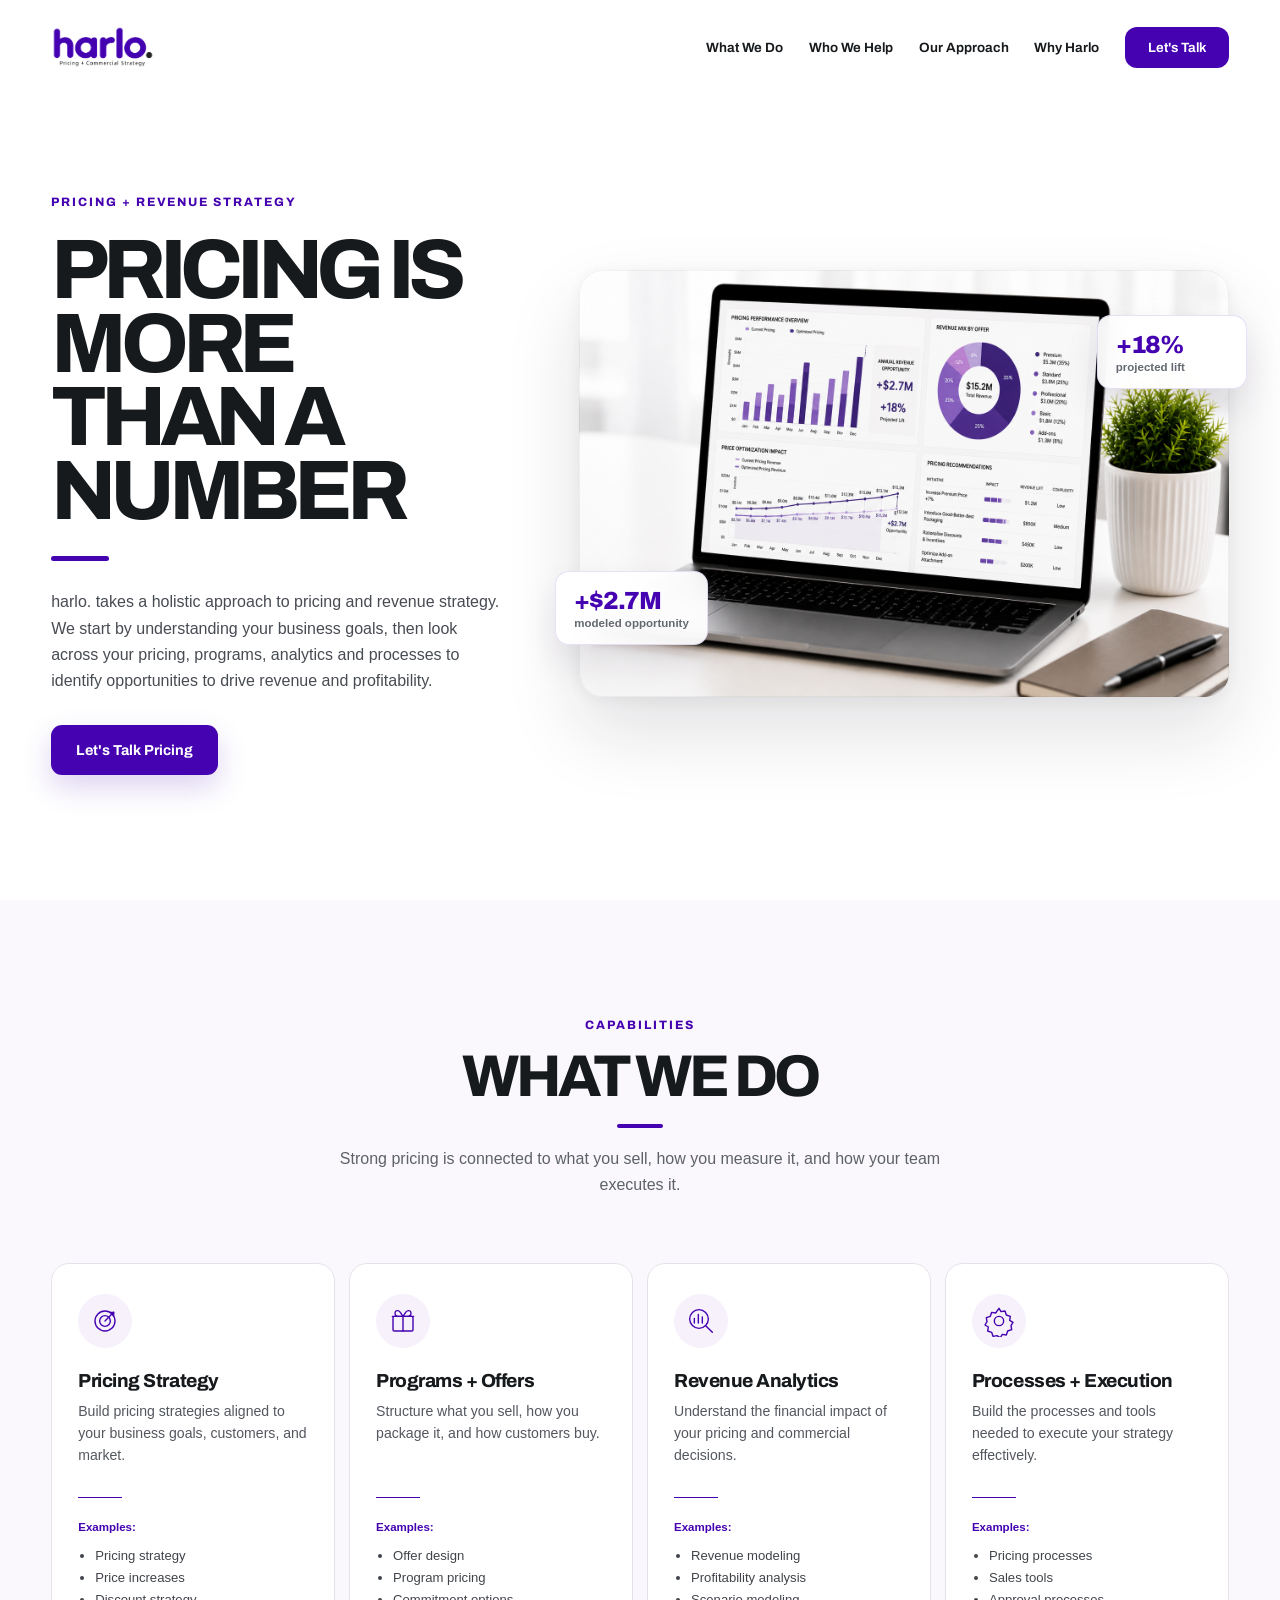
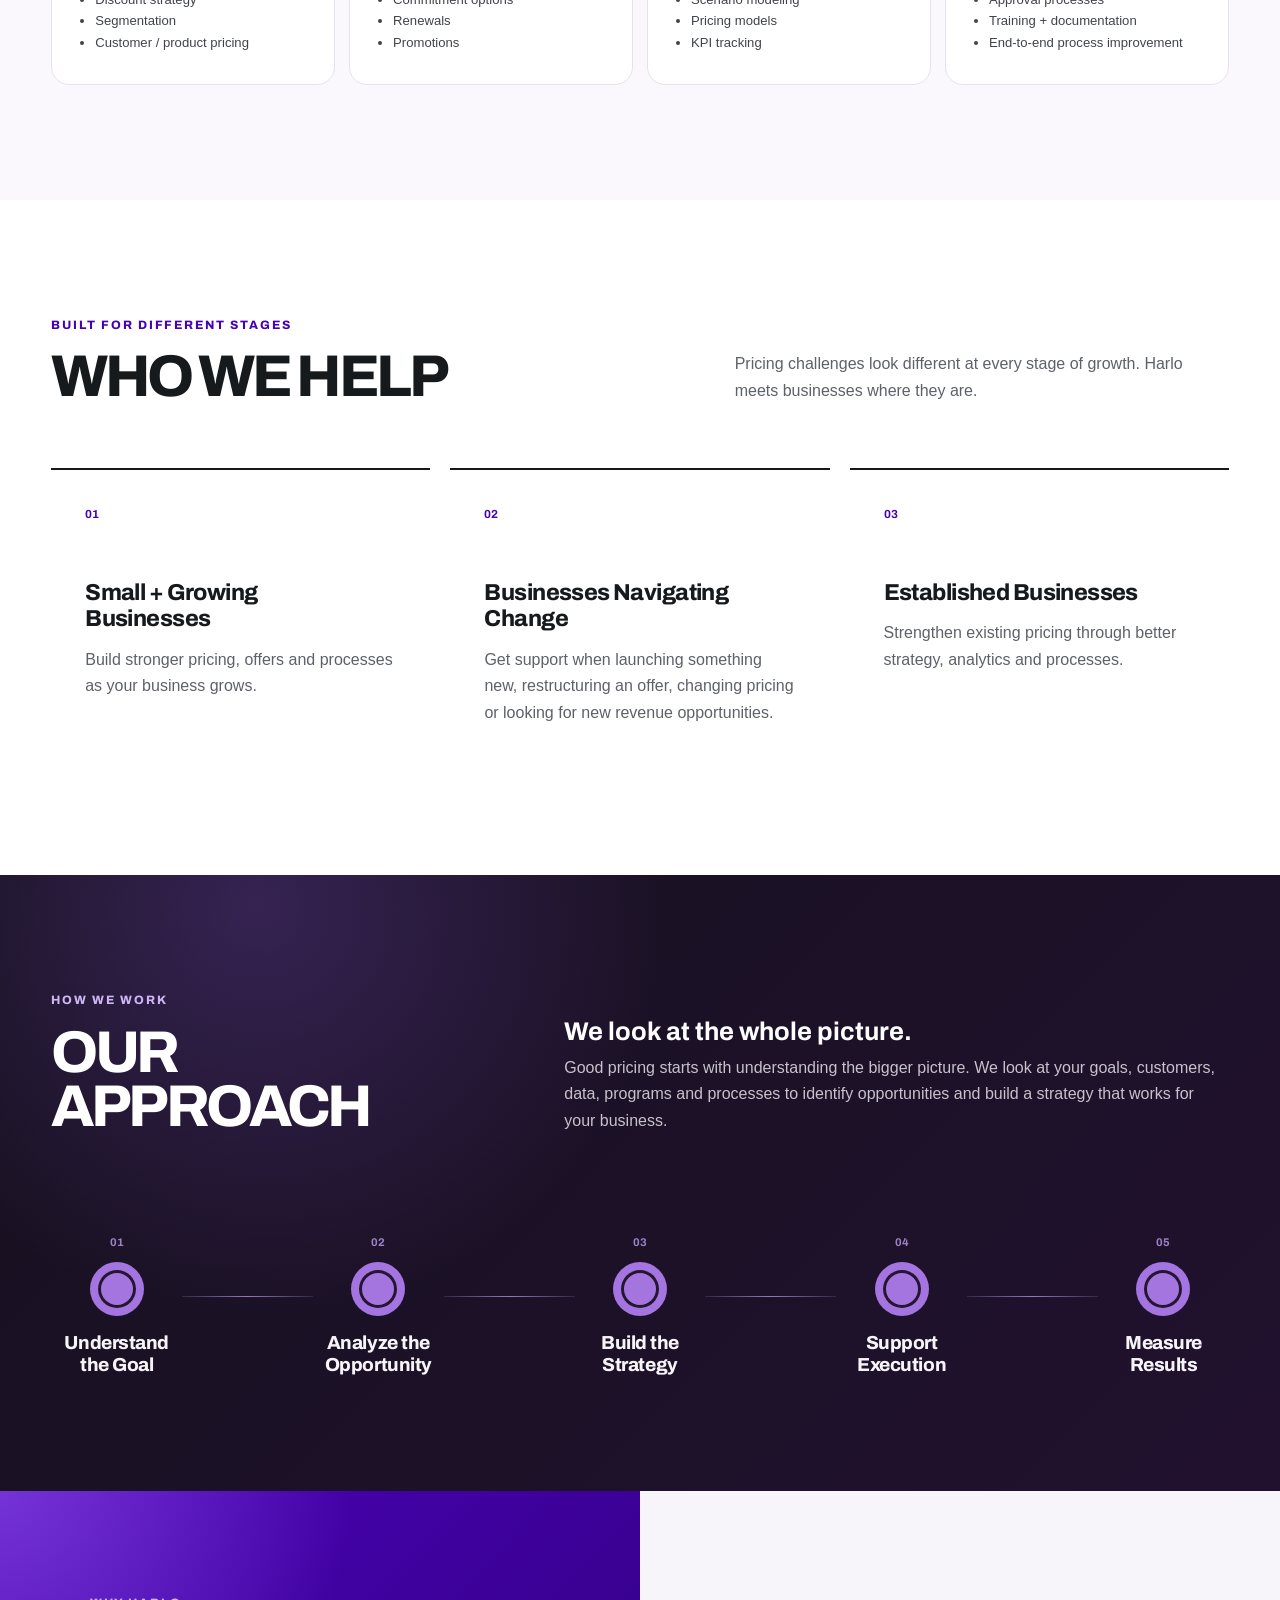
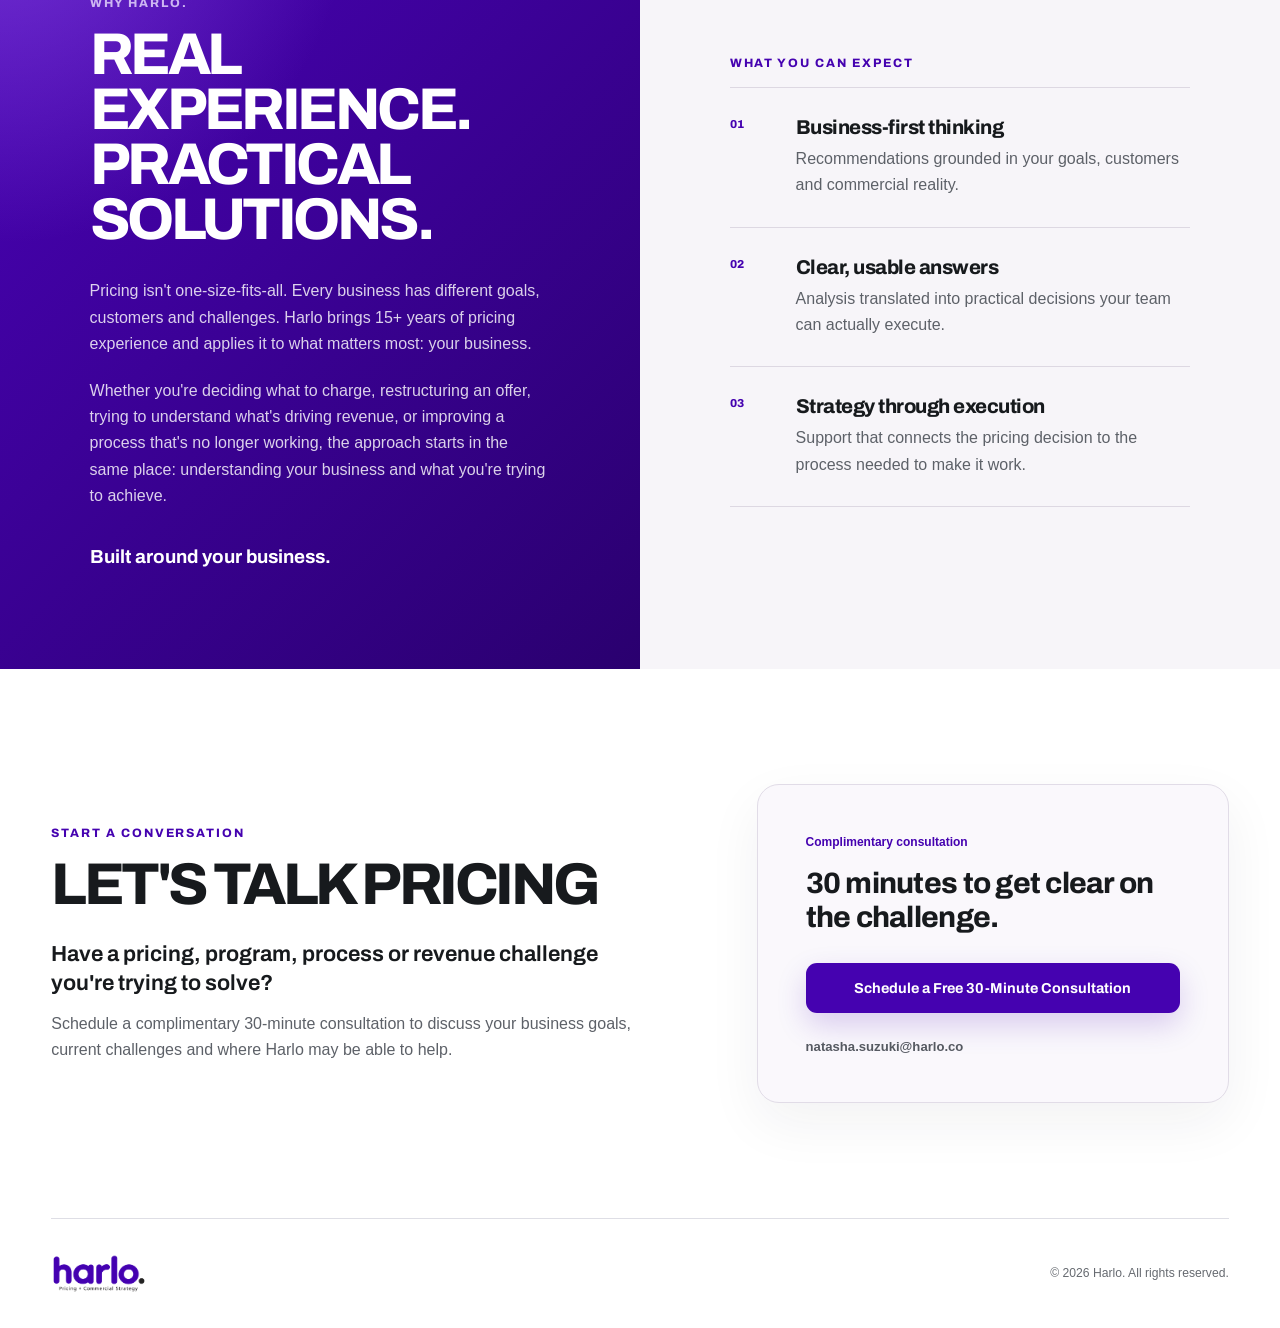
==== index.html @ c7f5547f "New site" ====
<!DOCTYPE html>
<html lang="en">
<head>
  <meta charset="UTF-8">
  <meta name="viewport" content="width=device-width, initial-scale=1.0">

  <title>harlo. | Pricing + Revenue Strategy</title>
  <meta
    name="description"
    content="Harlo helps businesses build smarter pricing, offers, revenue analytics, and commercial processes that drive profitable growth."
  >

  <link rel="preconnect" href="https://fonts.googleapis.com">
  <link rel="preconnect" href="https://fonts.gstatic.com" crossorigin>
  <link
    href="https://fonts.googleapis.com/css2?family=Archivo:ital,wght@0,400;0,500;0,600;0,700;0,800;0,900;1,600;1,700;1,800&family=Bpmf+Huninn&display=swap"
    rel="stylesheet"
  >

  <link rel="stylesheet" href="assets/style.css">
</head>

<body>

  <header class="site-header">
    <a class="brand" href="#top" aria-label="Harlo home">
      <img
        class="brand-logo"
        src="assets/images/harlo-logo.png"
        alt="harlo. pricing + revenue strategy"
      >
    </a>

    <nav class="site-nav" aria-label="Main navigation">
      <a href="#what-we-do">What We Do</a>
      <a href="#who-we-help">Who We Help</a>
      <a href="#our-approach">Our Approach</a>
      <a href="#why-harlo">Why Harlo</a>
      <a class="nav-cta" href="#lets-talk">Let's Talk</a>
    </nav>
  </header>

  <main id="top">

    <!-- HERO -->
    <section class="hero section-shell">
      <div class="hero-copy">
        <p class="eyebrow">Pricing + Revenue Strategy</p>

        <h1>
          PRICING IS MORE
          <span>THAN A NUMBER</span>
        </h1>

        <div class="title-accent" aria-hidden="true"></div>

        <p class="hero-lede">
          harlo. takes a holistic approach to pricing and revenue strategy.
          We start by understanding your business goals, then look across your
          pricing, programs, analytics and processes to identify opportunities
          to drive revenue and profitability.
        </p>

        <a class="button button-primary" href="#lets-talk">
          Let's Talk Pricing
        </a>
      </div>

      <div class="hero-visual">
        <div class="hero-image-frame">
          <img
            src="assets/images/harlo-pricing-dashboard.png"
            alt="Laptop displaying a pricing strategy and revenue analytics dashboard"
          >
        </div>

        <div class="hero-proof hero-proof-one">
          <strong>+$2.7M</strong>
          <span>modeled opportunity</span>
        </div>

        <div class="hero-proof hero-proof-two">
          <strong>+18%</strong>
          <span>projected lift</span>
        </div>
      </div>
    </section>


    <!-- WHAT WE DO -->
    <section class="section section-soft" id="what-we-do">
      <div class="section-shell">
        <div class="section-heading section-heading-centered">
          <p class="eyebrow">Capabilities</p>
          <h2>WHAT WE DO</h2>
          <div class="section-rule" aria-hidden="true"></div>
          <p>
            Strong pricing is connected to what you sell, how you measure it,
            and how your team executes it.
          </p>
        </div>

        <div class="services-grid">

          <article class="service-card">
            <div class="service-icon" aria-hidden="true">
              <svg viewBox="0 0 48 48">
                <circle cx="24" cy="24" r="15"></circle>
                <circle cx="24" cy="24" r="8"></circle>
                <path d="M24 24 37 11"></path>
                <path d="M32 11h5v5"></path>
              </svg>
            </div>

            <h3>Pricing Strategy</h3>

            <p>
              Build pricing strategies aligned to your business goals,
              customers, and market.
            </p>

            <div class="card-divider"></div>

            <p class="examples-label">Examples:</p>
            <ul>
              <li>Pricing strategy</li>
              <li>Price increases</li>
              <li>Discount strategy</li>
              <li>Segmentation</li>
              <li>Customer / product pricing</li>
            </ul>
          </article>


          <article class="service-card">
            <div class="service-icon" aria-hidden="true">
              <svg viewBox="0 0 48 48">
                <rect x="9" y="17" width="30" height="22" rx="2"></rect>
                <path d="M24 17v22M8 17h32M12 12c0-4 5-5 8-1l4 6H17c-3 0-5-2-5-5ZM36 12c0-4-5-5-8-1l-4 6h7c3 0 5-2 5-5Z"></path>
              </svg>
            </div>

            <h3>Programs + Offers</h3>

            <p>
              Structure what you sell, how you package it, and how customers buy.
            </p>

            <div class="card-divider"></div>

            <p class="examples-label">Examples:</p>
            <ul>
              <li>Offer design</li>
              <li>Program pricing</li>
              <li>Commitment options</li>
              <li>Renewals</li>
              <li>Promotions</li>
            </ul>
          </article>


          <article class="service-card">
            <div class="service-icon" aria-hidden="true">
              <svg viewBox="0 0 48 48">
                <circle cx="21" cy="21" r="14"></circle>
                <path d="m31 31 10 10M14 27V20M20 27V14M26 27v-9"></path>
              </svg>
            </div>

            <h3>Revenue Analytics</h3>

            <p>
              Understand the financial impact of your pricing and commercial decisions.
            </p>

            <div class="card-divider"></div>

            <p class="examples-label">Examples:</p>
            <ul>
              <li>Revenue modeling</li>
              <li>Profitability analysis</li>
              <li>Scenario modeling</li>
              <li>Pricing models</li>
              <li>KPI tracking</li>
            </ul>
          </article>


          <article class="service-card">
            <div class="service-icon" aria-hidden="true">
              <svg viewBox="0 0 48 48">
                <circle cx="24" cy="24" r="7"></circle>
                <path d="m24 5 3 5 6-1 2 6 6 2-1 6 5 3-3 5 1 6-6 2-2 6-6-1-3 5-5-3-6 1-2-6-6-2 1-6-5-3 3-5-1-6 6-2 2-6 6 1Z"></path>
              </svg>
            </div>

            <h3>Processes + Execution</h3>

            <p>
              Build the processes and tools needed to execute your strategy effectively.
            </p>

            <div class="card-divider"></div>

            <p class="examples-label">Examples:</p>
            <ul>
              <li>Pricing processes</li>
              <li>Sales tools</li>
              <li>Approval processes</li>
              <li>Training + documentation</li>
              <li>End-to-end process improvement</li>
            </ul>
          </article>

        </div>
      </div>
    </section>


    <!-- WHO WE HELP -->
    <section class="section" id="who-we-help">
      <div class="section-shell">
        <div class="split-heading">
          <div>
            <p class="eyebrow">Built for different stages</p>
            <h2>WHO WE HELP</h2>
          </div>

          <p>
            Pricing challenges look different at every stage of growth.
            Harlo meets businesses where they are.
          </p>
        </div>

        <div class="audience-grid">

          <article class="audience-card">
            <span class="audience-number">01</span>
            <h3>Small + Growing Businesses</h3>
            <p>
              Build stronger pricing, offers and processes as your business grows.
            </p>
          </article>

          <article class="audience-card">
            <span class="audience-number">02</span>
            <h3>Businesses Navigating Change</h3>
            <p>
              Get support when launching something new, restructuring an offer,
              changing pricing or looking for new revenue opportunities.
            </p>
          </article>

          <article class="audience-card">
            <span class="audience-number">03</span>
            <h3>Established Businesses</h3>
            <p>
              Strengthen existing pricing through better strategy, analytics
              and processes.
            </p>
          </article>

        </div>
      </div>
    </section>


    <!-- OUR APPROACH -->
    <section class="section section-dark" id="our-approach">
      <div class="section-shell">

        <div class="approach-header">
          <div>
            <p class="eyebrow eyebrow-light">How we work</p>
            <h2>OUR APPROACH</h2>
          </div>

          <div class="approach-intro">
            <strong>We look at the whole picture.</strong>
            <p>
              Good pricing starts with understanding the bigger picture.
              We look at your goals, customers, data, programs and processes
              to identify opportunities and build a strategy that works for your business.
            </p>
          </div>
        </div>

        <div class="process-track">

          <div class="process-step">
            <span class="process-index">01</span>
            <div class="process-dot"></div>
            <h3>Understand the Goal</h3>
          </div>

          <div class="process-line"></div>

          <div class="process-step">
            <span class="process-index">02</span>
            <div class="process-dot"></div>
            <h3>Analyze the Opportunity</h3>
          </div>

          <div class="process-line"></div>

          <div class="process-step">
            <span class="process-index">03</span>
            <div class="process-dot"></div>
            <h3>Build the Strategy</h3>
          </div>

          <div class="process-line"></div>

          <div class="process-step">
            <span class="process-index">04</span>
            <div class="process-dot"></div>
            <h3>Support Execution</h3>
          </div>

          <div class="process-line"></div>

          <div class="process-step">
            <span class="process-index">05</span>
            <div class="process-dot"></div>
            <h3>Measure Results</h3>
          </div>

        </div>
      </div>
    </section>


    <!-- WHY HARLO -->
    <section class="why-section" id="why-harlo">
      <div class="why-panel why-panel-purple">
        <div class="why-content">
          <p class="eyebrow eyebrow-light">Why harlo.</p>
          <h2>REAL EXPERIENCE.<br>PRACTICAL SOLUTIONS.</h2>

          <p>
            Pricing isn't one-size-fits-all. Every business has different goals,
            customers and challenges. Harlo brings 15+ years of pricing experience
            and applies it to what matters most: your business.
          </p>

          <p>
            Whether you're deciding what to charge, restructuring an offer,
            trying to understand what's driving revenue, or improving a process
            that's no longer working, the approach starts in the same place:
            understanding your business and what you're trying to achieve.
          </p>

          <strong class="why-signoff">
            Built around your business.
          </strong>
        </div>
      </div>

      <div class="why-panel why-panel-light">
        <div class="why-content">
          <p class="eyebrow">What you can expect</p>

          <div class="value-list">
            <div class="value-item">
              <span>01</span>
              <div>
                <h3>Business-first thinking</h3>
                <p>Recommendations grounded in your goals, customers and commercial reality.</p>
              </div>
            </div>

            <div class="value-item">
              <span>02</span>
              <div>
                <h3>Clear, usable answers</h3>
                <p>Analysis translated into practical decisions your team can actually execute.</p>
              </div>
            </div>

            <div class="value-item">
              <span>03</span>
              <div>
                <h3>Strategy through execution</h3>
                <p>Support that connects the pricing decision to the process needed to make it work.</p>
              </div>
            </div>
          </div>
        </div>
      </div>
    </section>


    <!-- CONTACT -->
    <section class="section contact-section" id="lets-talk">
      <div class="section-shell contact-shell">

        <div class="contact-copy">
          <p class="eyebrow">Start a conversation</p>
          <h2>LET'S TALK PRICING</h2>

          <p class="contact-lede">
            Have a pricing, program, process or revenue challenge you're trying to solve?
          </p>

          <p>
            Schedule a complimentary 30-minute consultation to discuss your business
            goals, current challenges and where Harlo may be able to help.
          </p>
        </div>

        <div class="contact-card">
          <p class="contact-card-kicker">Complimentary consultation</p>
          <h3>30 minutes to get clear on the challenge.</h3>

          <a
            class="button button-primary button-wide"
            href="mailto:natasha.suzuki@harlo.co?subject=Harlo%20Pricing%20Consultation"
          >
            Schedule a Free 30-Minute Consultation
          </a>

          <div class="contact-details">
            <a href="mailto:natasha.suzuki@harlo.co">
              natasha.suzuki@harlo.co
            </a>
          </div>
        </div>

      </div>
    </section>

  </main>

  <footer class="site-footer">
    <div class="footer-brand">
      <img
        class="footer-logo"
        src="assets/images/harlo-logo.png"
        alt="harlo. pricing + revenue strategy"
      >
    </div>

    <p>© 2026 Harlo. All rights reserved.</p>
  </footer>

</body>
</html>
---- assets/style.css ----
/* =========================================================
   HARLO — ONE PAGE SITE
   Fonts: Archivo + Bpmf Huninn
========================================================= */

:root {
  --purple: #4502b0;
  --purple-deep: #2d006f;
  --purple-soft: #f6f1fb;
  --ink: #171a1d;
  --muted: #5d6168;
  --line: #dedee5;
  --white: #ffffff;

  --page: min(1440px, calc(100% - 8vw));
  --radius-sm: 14px;
  --radius-lg: 28px;
}


/* =========================================================
   RESET
========================================================= */

*,
*::before,
*::after {
  box-sizing: border-box;
}

html {
  scroll-behavior: smooth;
}

body {
  margin: 0;

  font-family: "Bpmf Huninn", sans-serif;

  color: var(--ink);
  background: var(--white);

  overflow-x: hidden;
}

img,
svg {
  display: block;
  max-width: 100%;
}

a {
  color: inherit;
  text-decoration: none;
}

button,
input,
textarea,
select {
  font: inherit;
}


/* =========================================================
   TYPOGRAPHY
========================================================= */

h1,
h2,
h3,
.brand-word {
  margin: 0;

  font-family: "Archivo", sans-serif;
}

h1 {
  font-size: clamp(3.8rem, 6.6vw, 7.4rem);
  font-weight: 760;

  line-height: 0.87;
  letter-spacing: -0.075em;

  text-transform: uppercase;
}

h1 span {
  display: block;
}

h2 {
  font-size: clamp(2.4rem, 4.6vw, 5rem);
  font-weight: 760;

  line-height: 0.93;
  letter-spacing: -0.06em;

  text-transform: uppercase;
}

h3 {
  font-size: 1.18rem;
  font-weight: 750;

  line-height: 1.15;
  letter-spacing: -0.025em;
}

p {
  margin: 0;

  font-size: 1rem;
  line-height: 1.65;
}

.eyebrow {
  margin-bottom: 14px;

  font-family: "Archivo", sans-serif;
  font-size: 0.76rem;
  font-weight: 760;

  letter-spacing: 0.16em;
  text-transform: uppercase;

  color: var(--purple);
}

.eyebrow-light {
  color: #cdb6f2;
}


/* =========================================================
   LAYOUT
========================================================= */

.section-shell {
  width: var(--page);
  margin: 0 auto;
}

.section {
  padding: clamp(80px, 9vw, 145px) 0;
}

.section-soft {
  background: #faf8fc;
}

.section-dark {
  color: var(--white);
  background:
    radial-gradient(circle at 20% 5%, rgba(137, 85, 222, 0.26), transparent 35%),
    linear-gradient(135deg, #17111f 0%, #21112f 100%);
}

.section-heading {
  max-width: 760px;
}

.section-heading-centered {
  margin: 0 auto clamp(44px, 5vw, 72px);

  text-align: center;
}

.section-heading-centered > p:last-child {
  max-width: 640px;
  margin: 18px auto 0;

  color: var(--muted);
}

.section-rule {
  width: 46px;
  height: 4px;

  margin: 20px auto 0;

  border-radius: 999px;

  background: var(--purple);
}


/* =========================================================
   HEADER
========================================================= */

.site-header {
  position: relative;
  z-index: 20;

  width: var(--page);
  min-height: 94px;

  margin: 0 auto;

  display: flex;
  align-items: center;
  justify-content: space-between;

  gap: 40px;
}

.brand {
  display: inline-flex;
  flex-direction: column;
  align-items: flex-start;

  line-height: 1;
}

/* Supports the actual harlo-logo.png image */
.brand-logo {
  display: block;

  width: clamp(104px, 8vw, 128px);
  height: auto;

  object-fit: contain;
}

.brand-word {
  font-size: clamp(2rem, 2.6vw, 2.75rem);
  font-weight: 850;

  line-height: 0.8;
  letter-spacing: -0.09em;

  color: var(--purple);
}

.brand-subtitle {
  margin-top: 7px;

  font-family: "Archivo", sans-serif;
  font-size: 0.62rem;
  font-weight: 650;

  letter-spacing: -0.02em;
}

.site-nav {
  display: flex;
  align-items: center;

  gap: clamp(18px, 2vw, 34px);
}

.site-nav > a {
  font-family: "Archivo", sans-serif;
  font-size: 0.84rem;
  font-weight: 650;

  white-space: nowrap;
}

.site-nav > a:not(.nav-cta) {
  position: relative;
}

.site-nav > a:not(.nav-cta)::after {
  content: "";

  position: absolute;
  left: 0;
  right: 100%;
  bottom: -7px;

  height: 2px;

  background: var(--purple);

  transition: right 180ms ease;
}

.site-nav > a:not(.nav-cta):hover::after {
  right: 0;
}

.nav-cta {
  padding: 13px 23px;

  border-radius: 12px;

  color: var(--white);
  background: var(--purple);
}


/* =========================================================
   BUTTONS
========================================================= */

.button {
  min-height: 50px;

  display: inline-flex;
  align-items: center;
  justify-content: center;

  padding: 0 25px;

  border-radius: 11px;

  font-family: "Archivo", sans-serif;
  font-size: 0.9rem;
  font-weight: 700;

  transition:
    transform 160ms ease,
    box-shadow 160ms ease,
    background-color 160ms ease;
}

.button:hover {
  transform: translateY(-2px);
}

.button-primary {
  color: var(--white);
  background: var(--purple);

  box-shadow: 0 12px 30px rgba(69, 2, 176, 0.18);
}

.button-primary:hover {
  background: #39018f;

  box-shadow: 0 16px 34px rgba(69, 2, 176, 0.25);
}

.button-wide {
  width: 100%;
}


/* =========================================================
   HERO
========================================================= */

.hero {
  min-height: calc(100vh - 94px);

  display: grid;
  grid-template-columns: minmax(0, 0.82fr) minmax(520px, 1.18fr);
  align-items: center;

  gap: clamp(45px, 6vw, 105px);

  padding: clamp(48px, 7vh, 90px) 0 clamp(90px, 10vh, 140px);
}

.hero-copy {
  position: relative;
  z-index: 2;
}

.hero-copy .eyebrow {
  margin-bottom: 22px;
}

.title-accent {
  width: 58px;
  height: 5px;

  margin: 28px 0;

  border-radius: 999px;

  background: var(--purple);
}

.hero-lede {
  max-width: 590px;
  margin-bottom: 30px;

  font-size: clamp(1rem, 1.2vw, 1.14rem);
  line-height: 1.65;

  color: #474b52;
}

.hero-visual {
  position: relative;

  min-width: 0;
}

.hero-image-frame {
  position: relative;

  overflow: hidden;

  border-radius: 24px;

  background: #f4f4f5;

  box-shadow:
    0 35px 75px rgba(29, 21, 41, 0.13),
    0 3px 15px rgba(29, 21, 41, 0.05);
}

.hero-image-frame::after {
  content: "";

  position: absolute;
  inset: 0;

  border: 1px solid rgba(23, 26, 29, 0.05);
  border-radius: inherit;

  pointer-events: none;
}

.hero-image-frame img {
  width: 100%;
  aspect-ratio: 1.52 / 1;

  object-fit: cover;
}

.hero-proof {
  position: absolute;

  min-width: 150px;

  padding: 15px 18px;

  border: 1px solid rgba(69, 2, 176, 0.12);
  border-radius: 14px;

  background: rgba(255, 255, 255, 0.94);

  box-shadow: 0 18px 35px rgba(32, 23, 45, 0.1);

  backdrop-filter: blur(12px);
}

.hero-proof strong,
.hero-proof span {
  display: block;
}

.hero-proof strong {
  font-family: "Archivo", sans-serif;
  font-size: 1.55rem;
  font-weight: 820;

  letter-spacing: -0.05em;

  color: var(--purple);
}

.hero-proof span {
  margin-top: 3px;

  font-size: 0.72rem;
  font-weight: 600;

  color: #646870;
}

.hero-proof-one {
  left: -24px;
  bottom: 52px;
}

.hero-proof-two {
  right: -18px;
  top: 45px;
}


/* =========================================================
   SERVICES
========================================================= */

.services-grid {
  display: grid;
  grid-template-columns: repeat(4, minmax(0, 1fr));

  gap: 14px;
}

.service-card {
  min-height: 420px;

  display: flex;
  flex-direction: column;

  padding: 30px 26px;

  border: 1px solid #e6e2eb;
  border-radius: 18px;

  background: var(--white);

  transition:
    transform 180ms ease,
    box-shadow 180ms ease,
    border-color 180ms ease;
}

.service-card:hover {
  transform: translateY(-5px);

  border-color: rgba(69, 2, 176, 0.25);

  box-shadow: 0 20px 40px rgba(33, 24, 47, 0.07);
}

.service-icon {
  width: 54px;
  height: 54px;

  margin-bottom: 22px;

  display: grid;
  place-items: center;

  border-radius: 50%;

  background: var(--purple-soft);
}

.service-icon svg {
  width: 32px;
  height: 32px;

  fill: none;
  stroke: var(--purple);

  stroke-width: 2.1;
  stroke-linecap: round;
  stroke-linejoin: round;
}

.service-card h3 {
  margin-bottom: 10px;
}

.service-card > p:not(.examples-label) {
  min-height: 76px;

  font-size: 0.88rem;
  line-height: 1.55;

  color: #53575e;
}

.card-divider {
  width: 44px;
  height: 1px;

  margin: 20px 0;

  background: var(--purple);
}

.examples-label {
  margin-bottom: 8px;

  font-size: 0.72rem;
  font-weight: 700;

  color: var(--purple);
}

.service-card ul {
  margin: 0;
  padding-left: 17px;

  font-size: 0.82rem;
  line-height: 1.65;

  color: #40444a;
}


/* =========================================================
   WHO WE HELP
========================================================= */

.split-heading {
  margin-bottom: clamp(42px, 5vw, 72px);

  display: grid;
  grid-template-columns: 1fr 0.78fr;
  align-items: end;

  gap: 50px;
}

.split-heading > p {
  max-width: 600px;

  color: var(--muted);
}

.audience-grid {
  display: grid;
  grid-template-columns: repeat(3, minmax(0, 1fr));

  gap: 20px;
}

.audience-card {
  position: relative;

  min-height: 280px;

  padding: 34px;

  border-top: 2px solid var(--ink);

  background: #fff;
}

.audience-number {
  display: inline-block;

  margin-bottom: 60px;

  font-family: "Archivo", sans-serif;
  font-size: 0.73rem;
  font-weight: 700;

  color: var(--purple);
}

.audience-card h3 {
  max-width: 280px;

  margin-bottom: 14px;

  font-size: clamp(1.3rem, 1.8vw, 1.75rem);
}

.audience-card p {
  max-width: 390px;

  color: var(--muted);
}


/* =========================================================
   APPROACH
========================================================= */

.approach-header {
  margin-bottom: clamp(65px, 8vw, 110px);

  display: grid;
  grid-template-columns: 0.8fr 1.2fr;
  align-items: end;

  gap: 70px;
}

.approach-intro {
  max-width: 660px;
}

.approach-intro strong {
  display: block;

  margin-bottom: 10px;

  font-family: "Archivo", sans-serif;
  font-size: clamp(1.25rem, 2vw, 1.75rem);
}

.approach-intro p {
  color: #c7c2cb;
}

.process-track {
  display: grid;
  grid-template-columns:
    minmax(120px, 1fr) 1fr
    minmax(120px, 1fr) 1fr
    minmax(120px, 1fr) 1fr
    minmax(120px, 1fr) 1fr
    minmax(120px, 1fr);

  align-items: center;
}

.process-step {
  text-align: center;
}

.process-index {
  display: block;

  margin-bottom: 14px;

  font-family: "Archivo", sans-serif;
  font-size: 0.7rem;
  font-weight: 700;

  color: #9d83c5;
}

.process-dot {
  width: 54px;
  height: 54px;

  margin: 0 auto 16px;

  border: 8px solid rgba(160, 118, 225, 0.15);
  border-radius: 50%;

  background: #a474df;

  box-shadow: inset 0 0 0 3px #251730;
}

.process-step h3 {
  color: #f6f4f7;
}

.process-line {
  height: 1px;

  transform: translateY(-10px);

  background: linear-gradient(90deg, rgba(169, 139, 212, 0.18), rgba(169, 139, 212, 0.85), rgba(169, 139, 212, 0.18));
}


/* =========================================================
   WHY HARLO
========================================================= */

.why-section {
  display: grid;
  grid-template-columns: 1fr 1fr;
}

.why-panel {
  min-height: 690px;

  display: flex;
  align-items: center;

  padding: clamp(70px, 8vw, 130px) clamp(36px, 7vw, 110px);
}

.why-panel-purple {
  color: var(--white);

  background:
    radial-gradient(circle at 0% 0%, rgba(152, 92, 239, 0.55), transparent 35%),
    linear-gradient(135deg, #4a02b8 0%, #2a006f 100%);
}

.why-panel-light {
  background: #f7f5f9;
}

.why-content {
  width: min(100%, 620px);
}

.why-panel h2 {
  margin-bottom: 32px;
}

.why-panel-purple p:not(.eyebrow) {
  margin-bottom: 20px;

  color: rgba(255, 255, 255, 0.82);
}

.why-signoff {
  display: block;

  margin-top: 36px;

  font-family: "Archivo", sans-serif;
  font-size: 1.18rem;
}

.value-list {
  margin-top: 10px;

  display: grid;

  gap: 0;
}

.value-item {
  display: grid;
  grid-template-columns: 46px 1fr;

  gap: 20px;

  padding: 28px 0;

  border-bottom: 1px solid #ddd8e2;
}

.value-item:first-child {
  border-top: 1px solid #ddd8e2;
}

.value-item > span {
  padding-top: 2px;

  font-family: "Archivo", sans-serif;
  font-size: 0.72rem;
  font-weight: 800;

  color: var(--purple);
}

.value-item h3 {
  margin-bottom: 7px;

  font-size: 1.25rem;
}

.value-item p {
  color: var(--muted);
}


/* =========================================================
   CONTACT
========================================================= */

.contact-section {
  background: var(--white);
}

.contact-shell {
  display: grid;
  grid-template-columns: 1fr minmax(420px, 0.8fr);
  align-items: center;

  gap: clamp(60px, 9vw, 150px);
}

.contact-copy {
  max-width: 650px;
}

.contact-copy h2 {
  margin-bottom: 28px;
}

.contact-lede {
  margin-bottom: 12px;

  font-family: "Archivo", sans-serif;
  font-size: clamp(1.15rem, 1.7vw, 1.5rem);
  font-weight: 650;

  line-height: 1.35;
}

.contact-copy > p:last-child {
  color: var(--muted);
}

.contact-card {
  padding: clamp(30px, 4vw, 48px);

  border: 1px solid #e1dce7;
  border-radius: 22px;

  background: #faf8fc;

  box-shadow: 0 20px 55px rgba(41, 29, 55, 0.06);
}

.contact-card-kicker {
  margin-bottom: 14px;

  font-size: 0.75rem;
  font-weight: 700;

  color: var(--purple);
}

.contact-card h3 {
  margin-bottom: 28px;

  font-size: clamp(1.45rem, 2.3vw, 2rem);
}

.contact-details {
  margin-top: 26px;

  display: flex;
  flex-wrap: wrap;

  gap: 12px 24px;
}

.contact-details a {
  font-size: 0.82rem;
  font-weight: 650;

  color: #555961;
}

.contact-details a:hover {
  color: var(--purple);
}


/* =========================================================
   FOOTER
========================================================= */

.site-footer {
  width: var(--page);

  margin: 0 auto;

  min-height: 110px;

  display: flex;
  align-items: center;
  justify-content: space-between;

  gap: 30px;

  border-top: 1px solid var(--line);
}

.footer-brand {
  display: flex;
  align-items: baseline;

  gap: 15px;
}

.footer-brand .brand-word {
  font-size: 2rem;
}

.footer-brand > span:last-child,
.site-footer p {
  font-size: 0.76rem;

  color: #666a70;
}



.footer-logo {
  display: block;

  width: 96px;
  max-width: 96px;
  height: auto;

  object-fit: contain;
}

/* =========================================================
   RESPONSIVE — LAPTOP
========================================================= */

@media (max-width: 1100px) {

  :root {
    --page: min(100% - 48px, 1100px);
  }

  .site-header {
    min-height: 84px;
  }

  .brand-logo {
    width: 110px;
  }

  .site-nav {
    gap: 16px;
  }

  .site-nav > a {
    font-size: 0.78rem;
  }

  .nav-cta {
    padding: 11px 17px;
  }

  .hero {
    min-height: auto;

    grid-template-columns: minmax(0, 0.92fr) minmax(0, 1.08fr);

    gap: 44px;

    padding-top: 64px;
  }

  .hero-proof {
    display: none;
  }

  .services-grid {
    grid-template-columns: repeat(2, minmax(0, 1fr));
  }

  .service-card {
    min-height: 0;
  }

  .service-card > p:not(.examples-label) {
    min-height: 0;
  }

  .process-track {
    grid-template-columns: repeat(5, minmax(0, 1fr));
    gap: 16px;
  }

  .process-line {
    display: none;
  }

  .contact-shell {
    grid-template-columns: 1fr 0.9fr;
    gap: 56px;
  }
}


/* =========================================================
   RESPONSIVE — TABLET
========================================================= */

@media (max-width: 850px) {

  :root {
    --page: min(100% - 40px, 760px);
  }

  .site-header {
    min-height: auto;

    flex-direction: column;
    align-items: center;
    justify-content: center;

    gap: 14px;

    padding: 18px 0 20px;
  }

  .brand {
    align-items: center;
  }

  .brand-logo {
    width: 104px;
  }

  .site-nav {
    width: 100%;

    justify-content: center;
    flex-wrap: wrap;

    gap: 10px 18px;
  }

  .site-nav > a {
    min-height: 44px;

    display: inline-flex;
    align-items: center;

    font-size: 0.76rem;
  }

  .hero {
    min-height: auto;

    grid-template-columns: 1fr;

    gap: 36px;

    padding-top: 48px;
    padding-bottom: 88px;

    text-align: left;
  }

  .hero-copy {
    width: min(100%, 680px);
    margin: 0;
  }

  .hero-lede {
    max-width: 620px;
  }

  .hero-visual {
    width: 100%;
    margin: 0;
  }

  .section {
    padding: 88px 0;
  }

  .services-grid {
    grid-template-columns: 1fr;
    gap: 14px;
  }

  .service-card {
    min-height: 0;

    display: block;

    padding: 28px 26px;

    border-radius: 16px;
  }

  .service-icon {
    width: 48px;
    height: 48px;

    margin-bottom: 18px;
  }

  .service-card > p:not(.examples-label) {
    min-height: 0;
  }

  .card-divider {
    margin: 18px 0;
  }

  .split-heading,
  .approach-header,
  .contact-shell {
    grid-template-columns: 1fr;
    gap: 26px;
  }

  .split-heading {
    margin-bottom: 36px;
  }

  .audience-grid {
    grid-template-columns: 1fr;
    gap: 0;
  }

  .audience-card {
    min-height: 0;

    padding: 30px 0;

    border-top: 1px solid var(--line);
  }

  .audience-card:first-child {
    border-top: 2px solid var(--ink);
  }

  .audience-number {
    margin-bottom: 24px;
  }

  .approach-header {
    margin-bottom: 48px;
  }

  .process-track {
    grid-template-columns: 1fr;
    gap: 0;
  }

  .process-step {
    display: grid;
    grid-template-columns: 34px 48px minmax(0, 1fr);
    align-items: center;

    gap: 15px;

    min-height: 74px;

    padding: 12px 0;

    border-bottom: 1px solid rgba(255, 255, 255, 0.09);

    text-align: left;
  }

  .process-step:last-child {
    border-bottom: 0;
  }

  .process-index {
    margin: 0;
  }

  .process-dot {
    width: 42px;
    height: 42px;

    margin: 0;

    border-width: 6px;
  }

  .why-section {
    grid-template-columns: 1fr;
  }

  .why-panel {
    min-height: 0;

    padding: 82px max(28px, 6vw);
  }

  .contact-card {
    max-width: none;
  }
}


/* =========================================================
   RESPONSIVE — PHONE
   Real phone layout: smaller type, shorter line lengths,
   lighter nav, more natural spacing.
========================================================= */

@media (max-width: 620px) {

  :root {
    --page: calc(100% - 34px);
  }

  body {
    font-size: 16px;
  }


  /* ---------- HEADER ---------- */

  .site-header {
    width: 100%;
    min-height: 0;

    margin: 0;

    display: block;

    padding: 16px 17px 0;

    border-bottom: 1px solid #ece9ef;
  }

  .brand {
    width: 100%;

    display: flex;
    align-items: flex-start;
    justify-content: flex-start;

    margin-bottom: 12px;
  }

  .brand-logo {
    width: 94px;
    max-width: 94px;
  }

  .site-nav {
    width: calc(100% + 34px);

    margin-left: -17px;

    display: flex;
    align-items: center;
    justify-content: flex-start;
    flex-wrap: nowrap;

    gap: 2px;

    padding: 0 12px 10px;

    overflow-x: auto;
    scrollbar-width: none;

    -webkit-overflow-scrolling: touch;
  }

  .site-nav::-webkit-scrollbar {
    display: none;
  }

  .site-nav > a {
    flex: 0 0 auto;

    min-height: 44px;

    display: inline-flex;
    align-items: center;
    justify-content: center;

    padding: 0 11px;

    font-size: 0.72rem;
    font-weight: 650;
    line-height: 1;

    white-space: nowrap;
  }

  .site-nav > a:not(.nav-cta)::after {
    display: none;
  }

  .site-nav > a:not(.nav-cta):active {
    border-radius: 8px;

    color: var(--purple);
    background: var(--purple-soft);
  }

  .site-nav .nav-cta {
    min-height: 39px;

    margin-left: 4px;

    padding: 0 15px;

    border-radius: 9px;

    font-size: 0.72rem;
  }


  /* ---------- MOBILE TYPOGRAPHY ---------- */

  h1 {
    font-size: clamp(2.45rem, 11.8vw, 3.25rem);
    line-height: 0.93;
    letter-spacing: -0.06em;
  }

  h2 {
    font-size: clamp(1.9rem, 8.5vw, 2.55rem);
    line-height: 0.97;
    letter-spacing: -0.048em;
  }

  h3 {
    font-size: 1.05rem;
    line-height: 1.22;
  }

  p {
    font-size: 0.94rem;
    line-height: 1.6;
  }

  .eyebrow {
    margin-bottom: 10px;

    font-size: 0.65rem;
    letter-spacing: 0.13em;
  }


  /* ---------- HERO ---------- */

  .hero {
    min-height: 0;

    grid-template-columns: 1fr;

    gap: 28px;

    padding-top: 38px;
    padding-bottom: 68px;

    text-align: left;
  }

  .hero-copy {
    width: 100%;
  }

  .title-accent {
    width: 40px;
    height: 4px;

    margin: 18px 0 19px;
  }

  .hero-lede {
    max-width: 34rem;

    margin-bottom: 22px;

    font-size: 0.95rem;
    line-height: 1.62;
  }

  .button {
    width: auto;

    min-height: 48px;

    padding: 0 21px;

    font-size: 0.84rem;
  }

  .button-wide {
    width: 100%;
  }

  .hero-image-frame {
    border-radius: 15px;

    box-shadow: 0 14px 30px rgba(29, 21, 41, 0.09);
  }

  .hero-image-frame img {
    width: 100%;

    aspect-ratio: 1.3 / 1;

    object-fit: cover;
    object-position: center;
  }


  /* ---------- GENERAL SECTIONS ---------- */

  .section {
    padding: 62px 0;
  }

  .section-heading-centered {
    max-width: none;

    margin: 0 0 30px;

    text-align: left;
  }

  .section-heading-centered > p:last-child {
    max-width: 32rem;

    margin: 12px 0 0;

    font-size: 0.91rem;
    line-height: 1.58;
  }

  .section-rule {
    width: 38px;
    height: 3px;

    margin: 14px 0 0;
  }


  /* ---------- WHAT WE DO ---------- */

  .services-grid {
    gap: 12px;
  }

  .service-card {
    display: block;

    padding: 22px 20px 24px;

    border-radius: 14px;
  }

  .service-icon {
    width: 44px;
    height: 44px;

    margin-bottom: 15px;
  }

  .service-icon svg {
    width: 26px;
    height: 26px;
  }

  .service-card h3 {
    margin-bottom: 8px;

    font-size: 1.05rem;
  }

  .service-card > p:not(.examples-label) {
    min-height: 0;

    font-size: 0.83rem;
    line-height: 1.52;
  }

  .card-divider {
    width: 36px;

    margin: 15px 0;
  }

  .examples-label {
    margin-bottom: 6px;

    font-size: 0.68rem;
  }

  .service-card ul {
    padding-left: 16px;

    font-size: 0.76rem;
    line-height: 1.55;
  }


  /* ---------- WHO WE HELP ---------- */

  .split-heading {
    margin-bottom: 24px;

    gap: 14px;
  }

  .split-heading > p {
    max-width: 32rem;

    font-size: 0.9rem;
    line-height: 1.58;
  }

  .audience-card {
    padding: 23px 0 25px;
  }

  .audience-number {
    margin-bottom: 14px;

    font-size: 0.68rem;
  }

  .audience-card h3 {
    max-width: none;

    margin-bottom: 8px;

    font-size: 1.22rem;
  }

  .audience-card p {
    max-width: 34rem;

    font-size: 0.88rem;
    line-height: 1.58;
  }


  /* ---------- APPROACH ---------- */

  .approach-header {
    margin-bottom: 32px;

    gap: 16px;
  }

  .approach-intro strong {
    margin-bottom: 8px;

    font-size: 1.12rem;
    line-height: 1.3;
  }

  .approach-intro p {
    max-width: 34rem;

    font-size: 0.89rem;
    line-height: 1.6;
  }

  .process-step {
    grid-template-columns: 28px 38px minmax(0, 1fr);

    min-height: 61px;

    gap: 10px;

    padding: 10px 0;
  }

  .process-index {
    font-size: 0.64rem;
  }

  .process-dot {
    width: 34px;
    height: 34px;

    border-width: 5px;
  }

  .process-step h3 {
    font-size: 0.94rem;
    line-height: 1.25;
  }


  /* ---------- WHY HARLO ---------- */

  .why-panel {
    padding: 58px 18px;
  }

  .why-content {
    width: 100%;
  }

  .why-panel h2 {
    margin-bottom: 21px;
  }

  .why-panel-purple p:not(.eyebrow) {
    max-width: 35rem;

    margin-bottom: 16px;

    font-size: 0.89rem;
    line-height: 1.62;
  }

  .why-signoff {
    margin-top: 26px;

    font-size: 1rem;
    line-height: 1.35;
  }

  .value-item {
    grid-template-columns: 26px minmax(0, 1fr);

    gap: 10px;

    padding: 20px 0;
  }

  .value-item h3 {
    margin-bottom: 4px;

    font-size: 1.02rem;
  }

  .value-item p {
    font-size: 0.84rem;
    line-height: 1.56;
  }


  /* ---------- CONTACT ---------- */

  .contact-shell {
    gap: 28px;
  }

  .contact-copy {
    max-width: none;
  }

  .contact-copy h2 {
    margin-bottom: 16px;
  }

  .contact-lede {
    margin-bottom: 10px;

    font-size: 1.02rem;
    line-height: 1.42;
  }

  .contact-copy > p:last-child {
    max-width: 34rem;

    font-size: 0.88rem;
    line-height: 1.6;
  }

  .contact-card {
    padding: 22px 18px;

    border-radius: 15px;

    box-shadow: none;
  }

  .contact-card-kicker {
    margin-bottom: 10px;

    font-size: 0.69rem;
  }

  .contact-card h3 {
    margin-bottom: 19px;

    font-size: 1.2rem;
    line-height: 1.3;
  }

  .contact-details {
    margin-top: 18px;

    flex-direction: column;

    gap: 5px;
  }

  .contact-details a {
    min-height: 34px;

    display: inline-flex;
    align-items: center;

    font-size: 0.76rem;
  }


  /* ---------- FOOTER ---------- */

  .site-footer {
    width: var(--page);
    min-height: 0;

    flex-direction: column;
    align-items: flex-start;
    justify-content: center;

    gap: 12px;

    padding: 26px 0 28px;

    text-align: left;
  }

  .footer-brand {
    display: block;
  }

  .footer-logo {
    display: block;

    width: 82px !important;
    max-width: 82px !important;
    height: auto !important;

    object-fit: contain;
  }

  .site-footer p {
    font-size: 0.69rem;
  }
}


/* =========================================================
   SMALL PHONES
========================================================= */

@media (max-width: 430px) {

  :root {
    --page: calc(100% - 30px);
  }

  .site-header {
    padding-right: 15px;
    padding-left: 15px;
  }

  .brand-logo {
    width: 88px;
    max-width: 88px;
  }

  .site-nav {
    width: calc(100% + 30px);

    margin-left: -15px;

    padding-right: 10px;
    padding-left: 10px;
  }

  .site-nav > a {
    padding: 0 9px;

    font-size: 0.68rem;
  }

  .site-nav .nav-cta {
    padding-right: 13px;
    padding-left: 13px;
  }

  h1 {
    font-size: clamp(2.3rem, 11vw, 2.9rem);
  }

  h2 {
    font-size: clamp(1.8rem, 8vw, 2.35rem);
  }

  .hero {
    padding-top: 34px;
    padding-bottom: 60px;
  }

  .section {
    padding: 56px 0;
  }

  .service-card {
    padding: 20px 18px 22px;
  }

  .why-panel {
    padding: 52px 16px;
  }

  .footer-logo {
    width: 76px !important;
    max-width: 76px !important;
  }
}


/* =========================================================
   VERY SMALL PHONES
========================================================= */

@media (max-width: 360px) {

  :root {
    --page: calc(100% - 26px);
  }

  .brand-logo {
    width: 82px;
    max-width: 82px;
  }

  .site-nav > a {
    padding: 0 8px;

    font-size: 0.65rem;
  }

  h1 {
    font-size: 2.2rem;
  }

  h2 {
    font-size: 1.72rem;
  }

  .service-card {
    padding-right: 16px;
    padding-left: 16px;
  }

  .footer-logo {
    width: 72px !important;
    max-width: 72px !important;
  }
}



/* =========================================================
   ACCESSIBILITY
========================================================= */

@media (prefers-reduced-motion: reduce) {

  html {
    scroll-behavior: auto;
  }

  *,
  *::before,
  *::after {
    transition-duration: 0.01ms !important;
  }

}
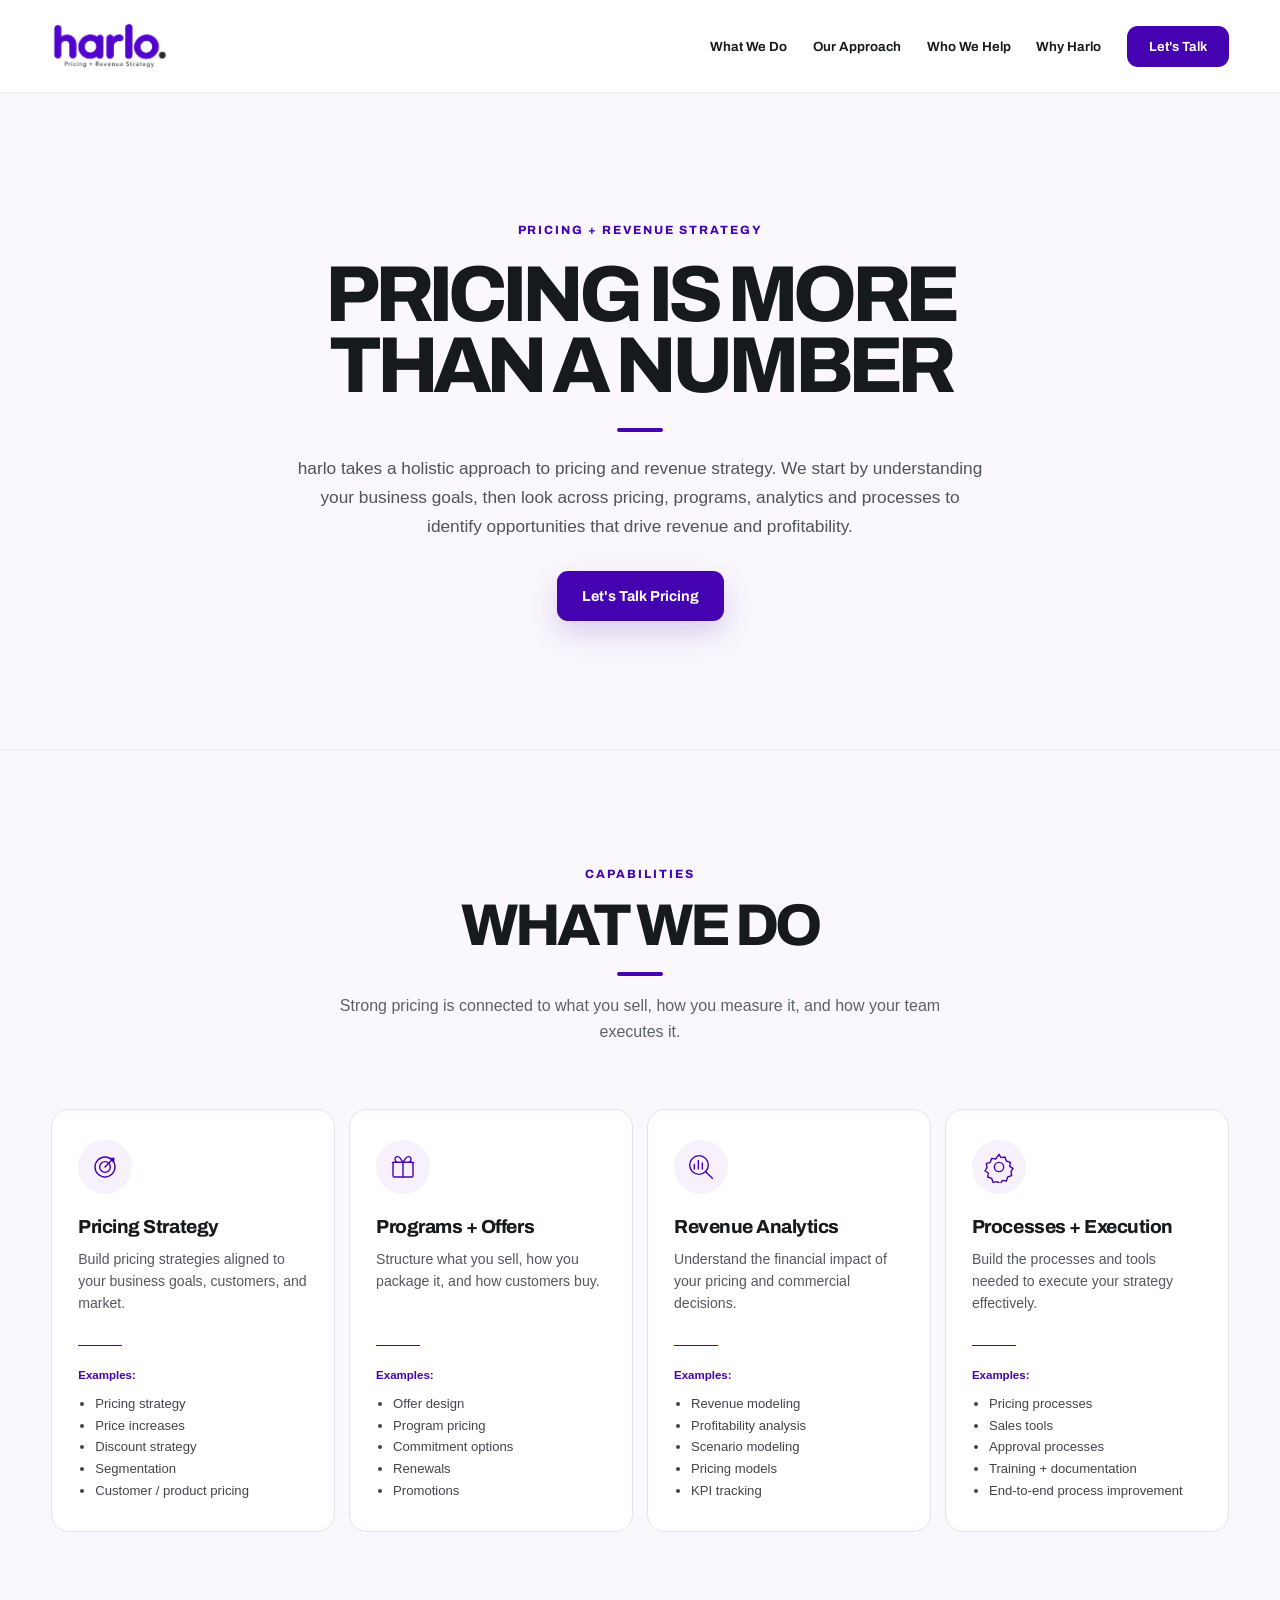
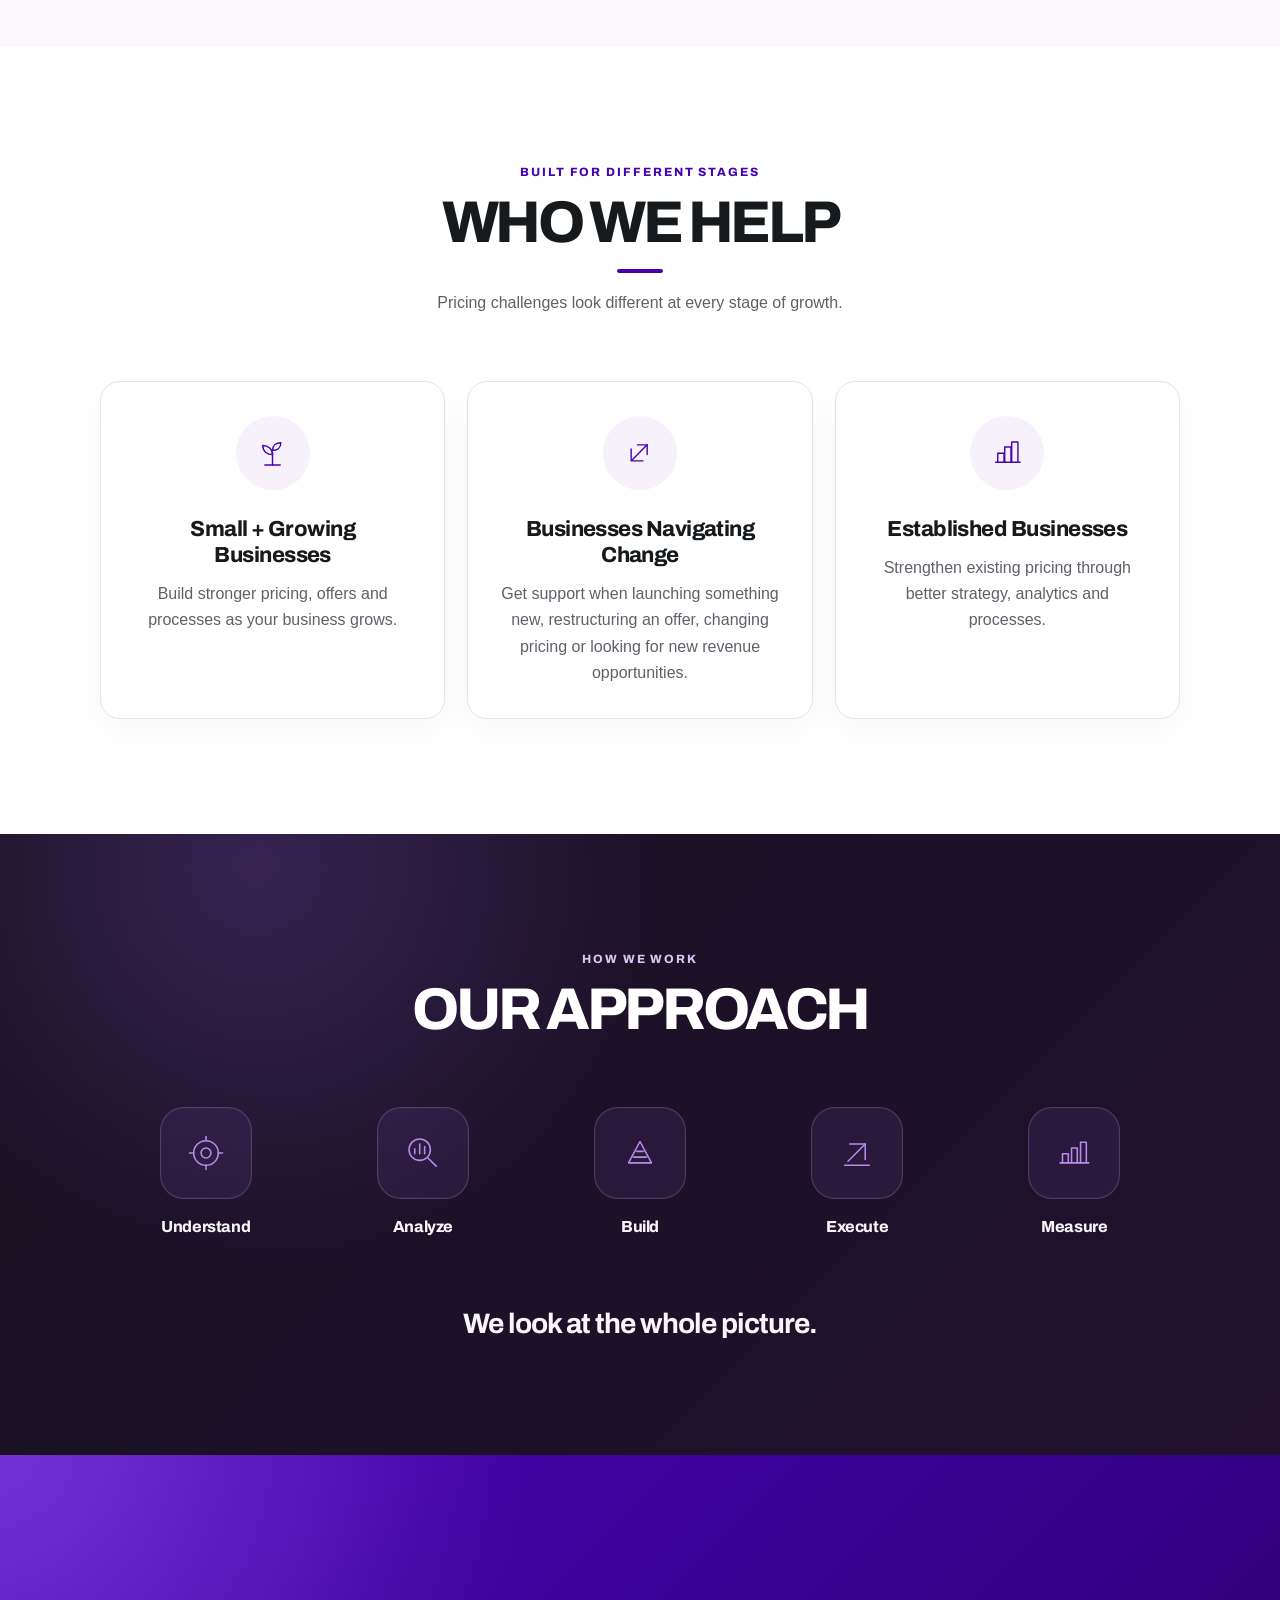
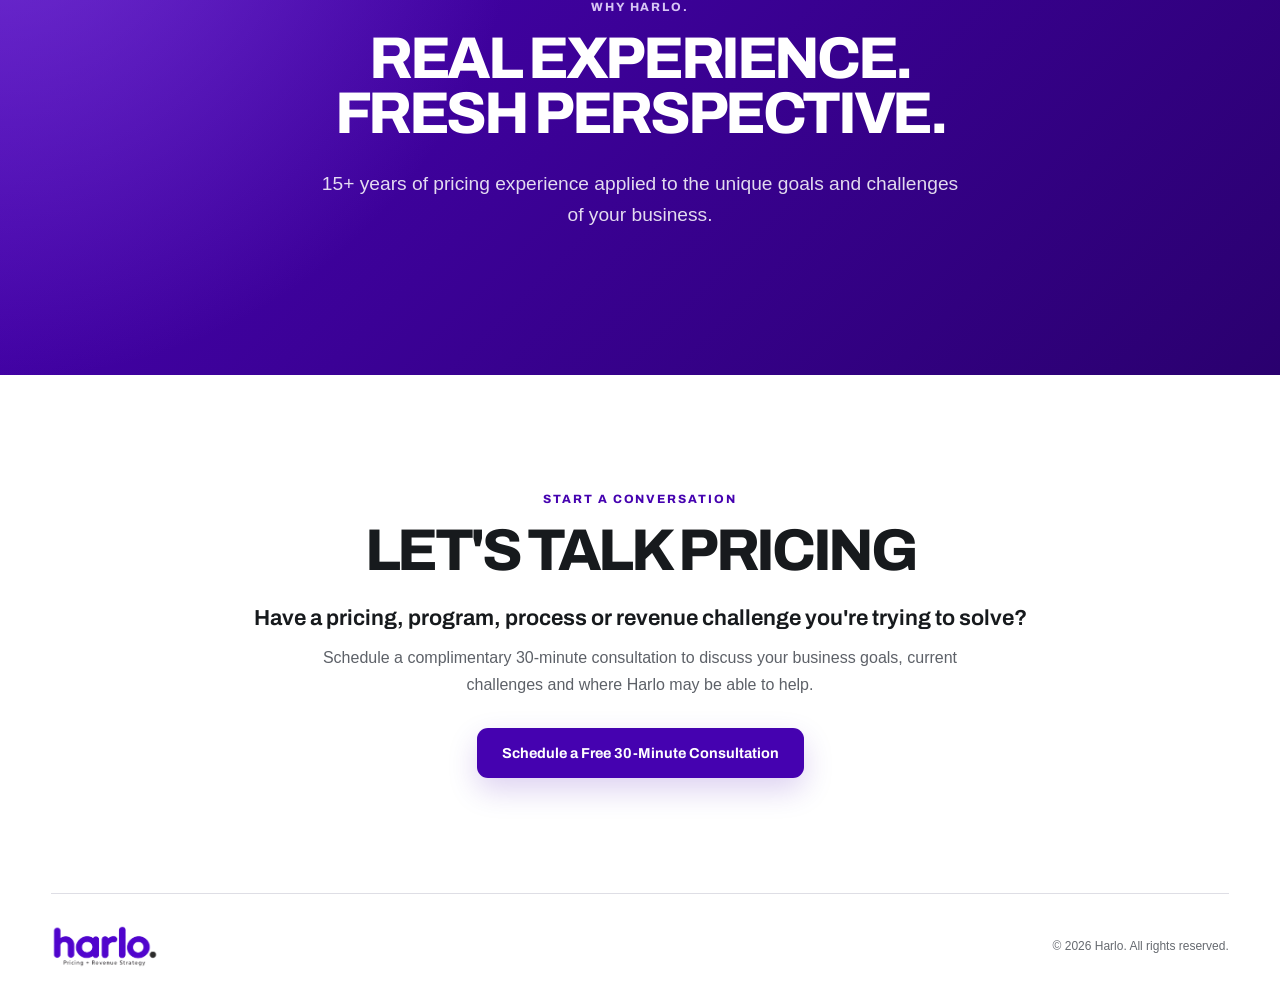
==== commit cd6eaf8b: "updated" ====
--- a/index.html
+++ b/index.html
@@ -33,8 +33,8 @@
 
     <nav class="site-nav" aria-label="Main navigation">
       <a href="#what-we-do">What We Do</a>
+      <a href="#our-approach">Our Approach</a>
       <a href="#who-we-help">Who We Help</a>
-      <a href="#our-approach">Our Approach</a>
       <a href="#why-harlo">Why Harlo</a>
       <a class="nav-cta" href="#lets-talk">Let's Talk</a>
     </nav>
@@ -43,8 +43,8 @@
   <main id="top">
 
     <!-- HERO -->
-    <section class="hero section-shell">
-      <div class="hero-copy">
+    <section class="hero hero-centered" id="home">
+      <div class="section-shell hero-shell">
         <p class="eyebrow">Pricing + Revenue Strategy</p>
 
         <h1>
@@ -52,37 +52,18 @@
           <span>THAN A NUMBER</span>
         </h1>
 
-        <div class="title-accent" aria-hidden="true"></div>
+        <div class="section-rule" aria-hidden="true"></div>
 
         <p class="hero-lede">
-          harlo. takes a holistic approach to pricing and revenue strategy.
-          We start by understanding your business goals, then look across your
-          pricing, programs, analytics and processes to identify opportunities
-          to drive revenue and profitability.
+          harlo takes a holistic approach to pricing and revenue strategy.
+          We start by understanding your business goals, then look across pricing,
+          programs, analytics and processes to identify opportunities that drive
+          revenue and profitability.
         </p>
 
         <a class="button button-primary" href="#lets-talk">
           Let's Talk Pricing
         </a>
-      </div>
-
-      <div class="hero-visual">
-        <div class="hero-image-frame">
-          <img
-            src="assets/images/harlo-pricing-dashboard.png"
-            alt="Laptop displaying a pricing strategy and revenue analytics dashboard"
-          >
-        </div>
-
-        <div class="hero-proof hero-proof-one">
-          <strong>+$2.7M</strong>
-          <span>modeled opportunity</span>
-        </div>
-
-        <div class="hero-proof hero-proof-two">
-          <strong>+18%</strong>
-          <span>projected lift</span>
-        </div>
       </div>
     </section>
 
@@ -218,32 +199,39 @@
 
 
     <!-- WHO WE HELP -->
-    <section class="section" id="who-we-help">
+    <section class="section who-section" id="who-we-help">
       <div class="section-shell">
-        <div class="split-heading">
-          <div>
-            <p class="eyebrow">Built for different stages</p>
-            <h2>WHO WE HELP</h2>
-          </div>
-
-          <p>
-            Pricing challenges look different at every stage of growth.
-            Harlo meets businesses where they are.
-          </p>
+
+        <div class="section-heading section-heading-centered who-heading">
+          <p class="eyebrow">Built for different stages</p>
+          <h2>WHO WE HELP</h2>
+          <div class="section-rule" aria-hidden="true"></div>
+          <p>Pricing challenges look different at every stage of growth.</p>
         </div>
 
         <div class="audience-grid">
 
           <article class="audience-card">
-            <span class="audience-number">01</span>
+            <div class="audience-icon" aria-hidden="true">
+              <svg viewBox="0 0 56 56">
+                <path d="M28 46V28"></path>
+                <path d="M28 31c-8 0-14-5-14-13 8 0 14 5 14 13Z"></path>
+                <path d="M28 25c7 0 12-4 12-11-7 0-12 4-12 11Z"></path>
+                <path d="M17 46h22"></path>
+              </svg>
+            </div>
             <h3>Small + Growing Businesses</h3>
-            <p>
-              Build stronger pricing, offers and processes as your business grows.
-            </p>
+            <p>Build stronger pricing, offers and processes as your business grows.</p>
           </article>
 
           <article class="audience-card">
-            <span class="audience-number">02</span>
+            <div class="audience-icon" aria-hidden="true">
+              <svg viewBox="0 0 56 56">
+                <path d="M17 39 39 17"></path>
+                <path d="M25 17h14v14"></path>
+                <path d="M16 23v17h17"></path>
+              </svg>
+            </div>
             <h3>Businesses Navigating Change</h3>
             <p>
               Get support when launching something new, restructuring an offer,
@@ -252,12 +240,16 @@
           </article>
 
           <article class="audience-card">
-            <span class="audience-number">03</span>
+            <div class="audience-icon" aria-hidden="true">
+              <svg viewBox="0 0 56 56">
+                <path d="M14 42V29h9v13"></path>
+                <path d="M24 42V20h9v22"></path>
+                <path d="M34 42V13h9v29"></path>
+                <path d="M11 42h35"></path>
+              </svg>
+            </div>
             <h3>Established Businesses</h3>
-            <p>
-              Strengthen existing pricing through better strategy, analytics
-              and processes.
-            </p>
+            <p>Strengthen existing pricing through better strategy, analytics and processes.</p>
           </article>
 
         </div>
@@ -266,126 +258,88 @@
 
 
     <!-- OUR APPROACH -->
-    <section class="section section-dark" id="our-approach">
+    <section class="section section-dark approach-section" id="our-approach">
       <div class="section-shell">
 
-        <div class="approach-header">
-          <div>
-            <p class="eyebrow eyebrow-light">How we work</p>
-            <h2>OUR APPROACH</h2>
-          </div>
-
-          <div class="approach-intro">
-            <strong>We look at the whole picture.</strong>
-            <p>
-              Good pricing starts with understanding the bigger picture.
-              We look at your goals, customers, data, programs and processes
-              to identify opportunities and build a strategy that works for your business.
-            </p>
-          </div>
-        </div>
-
-        <div class="process-track">
-
-          <div class="process-step">
-            <span class="process-index">01</span>
-            <div class="process-dot"></div>
-            <h3>Understand the Goal</h3>
-          </div>
-
-          <div class="process-line"></div>
-
-          <div class="process-step">
-            <span class="process-index">02</span>
-            <div class="process-dot"></div>
-            <h3>Analyze the Opportunity</h3>
-          </div>
-
-          <div class="process-line"></div>
-
-          <div class="process-step">
-            <span class="process-index">03</span>
-            <div class="process-dot"></div>
-            <h3>Build the Strategy</h3>
-          </div>
-
-          <div class="process-line"></div>
-
-          <div class="process-step">
-            <span class="process-index">04</span>
-            <div class="process-dot"></div>
-            <h3>Support Execution</h3>
-          </div>
-
-          <div class="process-line"></div>
-
-          <div class="process-step">
-            <span class="process-index">05</span>
-            <div class="process-dot"></div>
-            <h3>Measure Results</h3>
-          </div>
-
-        </div>
+        <div class="approach-heading">
+          <p class="eyebrow eyebrow-light">How we work</p>
+          <h2>OUR APPROACH</h2>
+        </div>
+
+        <div class="process-visuals">
+
+          <div class="process-item">
+            <div class="process-icon" aria-hidden="true">
+              <svg viewBox="0 0 56 56">
+                <circle cx="28" cy="28" r="15"></circle>
+                <circle cx="28" cy="28" r="6"></circle>
+                <path d="M28 13V8M43 28h5M28 43v5M13 28H8"></path>
+              </svg>
+            </div>
+            <h3>Understand</h3>
+          </div>
+
+          <div class="process-item">
+            <div class="process-icon" aria-hidden="true">
+              <svg viewBox="0 0 56 56">
+                <circle cx="24" cy="24" r="13"></circle>
+                <path d="m34 34 10 10"></path>
+                <path d="M18 29v-6M24 29V17M30 29v-9"></path>
+              </svg>
+            </div>
+            <h3>Analyze</h3>
+          </div>
+
+          <div class="process-item">
+            <div class="process-icon" aria-hidden="true">
+              <svg viewBox="0 0 56 56">
+                <path d="M14 40 28 14l14 26Z"></path>
+                <path d="M20 33h16M24 26h8"></path>
+              </svg>
+            </div>
+            <h3>Build</h3>
+          </div>
+
+          <div class="process-item">
+            <div class="process-icon" aria-hidden="true">
+              <svg viewBox="0 0 56 56">
+                <path d="M17 38 38 17"></path>
+                <path d="M19 17h19v19"></path>
+                <path d="M13 43h30"></path>
+              </svg>
+            </div>
+            <h3>Execute</h3>
+          </div>
+
+          <div class="process-item">
+            <div class="process-icon" aria-hidden="true">
+              <svg viewBox="0 0 56 56">
+                <path d="M14 40V29h7v11M25 40V22h7v18M36 40V15h7v25"></path>
+                <path d="M11 40h35"></path>
+              </svg>
+            </div>
+            <h3>Measure</h3>
+          </div>
+
+        </div>
+
+        <div class="approach-statement">
+          <strong>We look at the whole picture.</strong>
+        </div>
+
       </div>
     </section>
 
 
     <!-- WHY HARLO -->
     <section class="why-section" id="why-harlo">
-      <div class="why-panel why-panel-purple">
-        <div class="why-content">
-          <p class="eyebrow eyebrow-light">Why harlo.</p>
-          <h2>REAL EXPERIENCE.<br>PRACTICAL SOLUTIONS.</h2>
-
-          <p>
-            Pricing isn't one-size-fits-all. Every business has different goals,
-            customers and challenges. Harlo brings 15+ years of pricing experience
-            and applies it to what matters most: your business.
-          </p>
-
-          <p>
-            Whether you're deciding what to charge, restructuring an offer,
-            trying to understand what's driving revenue, or improving a process
-            that's no longer working, the approach starts in the same place:
-            understanding your business and what you're trying to achieve.
-          </p>
-
-          <strong class="why-signoff">
-            Built around your business.
-          </strong>
-        </div>
-      </div>
-
-      <div class="why-panel why-panel-light">
-        <div class="why-content">
-          <p class="eyebrow">What you can expect</p>
-
-          <div class="value-list">
-            <div class="value-item">
-              <span>01</span>
-              <div>
-                <h3>Business-first thinking</h3>
-                <p>Recommendations grounded in your goals, customers and commercial reality.</p>
-              </div>
-            </div>
-
-            <div class="value-item">
-              <span>02</span>
-              <div>
-                <h3>Clear, usable answers</h3>
-                <p>Analysis translated into practical decisions your team can actually execute.</p>
-              </div>
-            </div>
-
-            <div class="value-item">
-              <span>03</span>
-              <div>
-                <h3>Strategy through execution</h3>
-                <p>Support that connects the pricing decision to the process needed to make it work.</p>
-              </div>
-            </div>
-          </div>
-        </div>
+      <div class="section-shell why-shell">
+        <p class="eyebrow eyebrow-light">WHY HARLO.</p>
+        <h2>REAL EXPERIENCE.<br>FRESH PERSPECTIVE.</h2>
+        <p class="why-lede">
+          15+ years of pricing experience applied to the unique goals and
+          challenges of your business.
+        </p>
       </div>
     </section>
 
@@ -406,24 +360,13 @@
             Schedule a complimentary 30-minute consultation to discuss your business
             goals, current challenges and where Harlo may be able to help.
           </p>
-        </div>
-
-        <div class="contact-card">
-          <p class="contact-card-kicker">Complimentary consultation</p>
-          <h3>30 minutes to get clear on the challenge.</h3>
 
           <a
-            class="button button-primary button-wide"
-            href="mailto:natasha.suzuki@harlo.co?subject=Harlo%20Pricing%20Consultation"
+            class="button button-primary contact-cta"
+            href="mailto:natashj4@gmail.com?subject=Harlo%20Pricing%20Consultation"
           >
             Schedule a Free 30-Minute Consultation
           </a>
-
-          <div class="contact-details">
-            <a href="mailto:natasha.suzuki@harlo.co">
-              natasha.suzuki@harlo.co
-            </a>
-          </div>
         </div>
 
       </div>
--- a/assets/style.css
+++ b/assets/style.css
@@ -1,8 +1,3 @@
-/* =========================================================
-   HARLO — ONE PAGE SITE
-   Fonts: Archivo + Bpmf Huninn
-========================================================= */
-
 :root {
   --purple: #4502b0;
   --purple-deep: #2d006f;
@@ -11,12 +6,10 @@
   --muted: #5d6168;
   --line: #dedee5;
   --white: #ffffff;
-
-  --page: min(1440px, calc(100% - 8vw));
+  --page: min(1240px, calc(100% - 8vw));
   --radius-sm: 14px;
-  --radius-lg: 28px;
-}
-
+  --radius-lg: 24px;
+}
 
 /* =========================================================
    RESET
@@ -34,12 +27,9 @@
 
 body {
   margin: 0;
-
   font-family: "Bpmf Huninn", sans-serif;
-
   color: var(--ink);
   background: var(--white);
-
   overflow-x: hidden;
 }
 
@@ -61,27 +51,22 @@
   font: inherit;
 }
 
-
 /* =========================================================
    TYPOGRAPHY
 ========================================================= */
 
 h1,
 h2,
-h3,
-.brand-word {
+h3 {
   margin: 0;
-
   font-family: "Archivo", sans-serif;
 }
 
 h1 {
-  font-size: clamp(3.8rem, 6.6vw, 7.4rem);
-  font-weight: 760;
-
-  line-height: 0.87;
-  letter-spacing: -0.075em;
-
+  font-size: clamp(3.7rem, 6.2vw, 6.8rem);
+  font-weight: 780;
+  line-height: 0.9;
+  letter-spacing: -0.07em;
   text-transform: uppercase;
 }
 
@@ -90,47 +75,39 @@
 }
 
 h2 {
-  font-size: clamp(2.4rem, 4.6vw, 5rem);
-  font-weight: 760;
-
+  font-size: clamp(2.5rem, 4.6vw, 4.9rem);
+  font-weight: 770;
   line-height: 0.93;
-  letter-spacing: -0.06em;
-
+  letter-spacing: -0.058em;
   text-transform: uppercase;
 }
 
 h3 {
   font-size: 1.18rem;
   font-weight: 750;
-
-  line-height: 1.15;
+  line-height: 1.2;
   letter-spacing: -0.025em;
 }
 
 p {
   margin: 0;
-
   font-size: 1rem;
   line-height: 1.65;
 }
 
 .eyebrow {
-  margin-bottom: 14px;
-
+  margin-bottom: 13px;
   font-family: "Archivo", sans-serif;
-  font-size: 0.76rem;
+  font-size: 0.75rem;
   font-weight: 760;
-
   letter-spacing: 0.16em;
   text-transform: uppercase;
-
   color: var(--purple);
 }
 
 .eyebrow-light {
-  color: #cdb6f2;
-}
-
+  color: #d7c5f4;
+}
 
 /* =========================================================
    LAYOUT
@@ -142,7 +119,7 @@
 }
 
 .section {
-  padding: clamp(80px, 9vw, 145px) 0;
+  padding: clamp(82px, 9vw, 130px) 0;
 }
 
 .section-soft {
@@ -161,29 +138,23 @@
 }
 
 .section-heading-centered {
-  margin: 0 auto clamp(44px, 5vw, 72px);
-
+  margin: 0 auto clamp(42px, 5vw, 66px);
   text-align: center;
 }
 
 .section-heading-centered > p:last-child {
-  max-width: 640px;
-  margin: 18px auto 0;
-
+  max-width: 620px;
+  margin: 17px auto 0;
   color: var(--muted);
 }
 
 .section-rule {
   width: 46px;
   height: 4px;
-
-  margin: 20px auto 0;
-
+  margin: 19px auto 0;
   border-radius: 999px;
-
   background: var(--purple);
 }
-
 
 /* =========================================================
    HEADER
@@ -192,88 +163,49 @@
 .site-header {
   position: relative;
   z-index: 20;
-
   width: var(--page);
-  min-height: 94px;
-
+  min-height: 92px;
   margin: 0 auto;
-
   display: flex;
   align-items: center;
   justify-content: space-between;
-
   gap: 40px;
 }
 
 .brand {
   display: inline-flex;
-  flex-direction: column;
-  align-items: flex-start;
-
-  line-height: 1;
-}
-
-/* Supports the actual harlo-logo.png image */
+  align-items: center;
+}
+
 .brand-logo {
   display: block;
-
-  width: clamp(104px, 8vw, 128px);
+  width: clamp(118px, 9vw, 142px);
   height: auto;
-
   object-fit: contain;
-}
-
-.brand-word {
-  font-size: clamp(2rem, 2.6vw, 2.75rem);
-  font-weight: 850;
-
-  line-height: 0.8;
-  letter-spacing: -0.09em;
-
-  color: var(--purple);
-}
-
-.brand-subtitle {
-  margin-top: 7px;
-
-  font-family: "Archivo", sans-serif;
-  font-size: 0.62rem;
-  font-weight: 650;
-
-  letter-spacing: -0.02em;
 }
 
 .site-nav {
   display: flex;
   align-items: center;
-
-  gap: clamp(18px, 2vw, 34px);
+  gap: clamp(18px, 2vw, 32px);
 }
 
 .site-nav > a {
+  position: relative;
   font-family: "Archivo", sans-serif;
-  font-size: 0.84rem;
+  font-size: 0.83rem;
   font-weight: 650;
-
   white-space: nowrap;
-}
-
-.site-nav > a:not(.nav-cta) {
-  position: relative;
 }
 
 .site-nav > a:not(.nav-cta)::after {
   content: "";
-
   position: absolute;
   left: 0;
   right: 100%;
   bottom: -7px;
-
   height: 2px;
-
   background: var(--purple);
-
   transition: right 180ms ease;
 }
 
@@ -282,38 +214,27 @@
 }
 
 .nav-cta {
-  padding: 13px 23px;
-
-  border-radius: 12px;
-
+  padding: 13px 22px;
+  border-radius: 11px;
   color: var(--white);
   background: var(--purple);
 }
 
-
 /* =========================================================
    BUTTONS
 ========================================================= */
 
 .button {
   min-height: 50px;
-
   display: inline-flex;
   align-items: center;
   justify-content: center;
-
   padding: 0 25px;
-
   border-radius: 11px;
-
   font-family: "Archivo", sans-serif;
   font-size: 0.9rem;
   font-weight: 700;
-
-  transition:
-    transform 160ms ease,
-    box-shadow 160ms ease,
-    background-color 160ms ease;
+  transition: transform 160ms ease, box-shadow 160ms ease, background-color 160ms ease;
 }
 
 .button:hover {
@@ -323,13 +244,11 @@
 .button-primary {
   color: var(--white);
   background: var(--purple);
-
   box-shadow: 0 12px 30px rgba(69, 2, 176, 0.18);
 }
 
 .button-primary:hover {
   background: #39018f;
-
   box-shadow: 0 16px 34px rgba(69, 2, 176, 0.25);
 }
 
@@ -337,143 +256,46 @@
   width: 100%;
 }
 
-
 /* =========================================================
    HERO
 ========================================================= */
 
 .hero {
-  min-height: calc(100vh - 94px);
-
-  display: grid;
-  grid-template-columns: minmax(0, 0.82fr) minmax(520px, 1.18fr);
+  background: #faf8fc;
+  border-top: 1px solid #f0edf3;
+  border-bottom: 1px solid #ece8f0;
+}
+
+.hero-shell {
+  min-height: clamp(540px, 68vh, 720px);
+  max-width: 980px;
+  display: flex;
+  flex-direction: column;
   align-items: center;
-
-  gap: clamp(45px, 6vw, 105px);
-
-  padding: clamp(48px, 7vh, 90px) 0 clamp(90px, 10vh, 140px);
-}
-
-.hero-copy {
-  position: relative;
-  z-index: 2;
-}
-
-.hero-copy .eyebrow {
-  margin-bottom: 22px;
-}
-
-.title-accent {
-  width: 58px;
-  height: 5px;
-
-  margin: 28px 0;
-
-  border-radius: 999px;
-
-  background: var(--purple);
+  justify-content: center;
+  padding: clamp(80px, 10vw, 130px) 0;
+  text-align: center;
+}
+
+.hero .eyebrow {
+  margin-bottom: 18px;
+}
+
+.hero h1 {
+  max-width: 900px;
+}
+
+.hero .section-rule {
+  margin-top: 26px;
 }
 
 .hero-lede {
-  max-width: 590px;
-  margin-bottom: 30px;
-
-  font-size: clamp(1rem, 1.2vw, 1.14rem);
-  line-height: 1.65;
-
-  color: #474b52;
-}
-
-.hero-visual {
-  position: relative;
-
-  min-width: 0;
-}
-
-.hero-image-frame {
-  position: relative;
-
-  overflow: hidden;
-
-  border-radius: 24px;
-
-  background: #f4f4f5;
-
-  box-shadow:
-    0 35px 75px rgba(29, 21, 41, 0.13),
-    0 3px 15px rgba(29, 21, 41, 0.05);
-}
-
-.hero-image-frame::after {
-  content: "";
-
-  position: absolute;
-  inset: 0;
-
-  border: 1px solid rgba(23, 26, 29, 0.05);
-  border-radius: inherit;
-
-  pointer-events: none;
-}
-
-.hero-image-frame img {
-  width: 100%;
-  aspect-ratio: 1.52 / 1;
-
-  object-fit: cover;
-}
-
-.hero-proof {
-  position: absolute;
-
-  min-width: 150px;
-
-  padding: 15px 18px;
-
-  border: 1px solid rgba(69, 2, 176, 0.12);
-  border-radius: 14px;
-
-  background: rgba(255, 255, 255, 0.94);
-
-  box-shadow: 0 18px 35px rgba(32, 23, 45, 0.1);
-
-  backdrop-filter: blur(12px);
-}
-
-.hero-proof strong,
-.hero-proof span {
-  display: block;
-}
-
-.hero-proof strong {
-  font-family: "Archivo", sans-serif;
-  font-size: 1.55rem;
-  font-weight: 820;
-
-  letter-spacing: -0.05em;
-
-  color: var(--purple);
-}
-
-.hero-proof span {
-  margin-top: 3px;
-
-  font-size: 0.72rem;
-  font-weight: 600;
-
-  color: #646870;
-}
-
-.hero-proof-one {
-  left: -24px;
-  bottom: 52px;
-}
-
-.hero-proof-two {
-  right: -18px;
-  top: 45px;
-}
-
+  max-width: 690px;
+  margin: 22px auto 29px;
+  font-size: clamp(1.02rem, 1.35vw, 1.16rem);
+  line-height: 1.7;
+  color: #4f535a;
+}
 
 /* =========================================================
    SERVICES
@@ -482,58 +304,50 @@
 .services-grid {
   display: grid;
   grid-template-columns: repeat(4, minmax(0, 1fr));
-
   gap: 14px;
 }
 
 .service-card {
   min-height: 420px;
-
   display: flex;
   flex-direction: column;
-
   padding: 30px 26px;
-
   border: 1px solid #e6e2eb;
   border-radius: 18px;
-
   background: var(--white);
-
-  transition:
-    transform 180ms ease,
-    box-shadow 180ms ease,
-    border-color 180ms ease;
+  transition: transform 180ms ease, box-shadow 180ms ease, border-color 180ms ease;
 }
 
 .service-card:hover {
   transform: translateY(-5px);
-
   border-color: rgba(69, 2, 176, 0.25);
-
   box-shadow: 0 20px 40px rgba(33, 24, 47, 0.07);
+}
+
+.service-icon,
+.audience-icon {
+  display: grid;
+  place-items: center;
+  border-radius: 50%;
+  background: var(--purple-soft);
 }
 
 .service-icon {
   width: 54px;
   height: 54px;
-
   margin-bottom: 22px;
-
-  display: grid;
-  place-items: center;
-
-  border-radius: 50%;
-
-  background: var(--purple-soft);
 }
 
 .service-icon svg {
   width: 32px;
   height: 32px;
-
+}
+
+.service-icon svg,
+.audience-icon svg,
+.process-icon svg {
   fill: none;
   stroke: var(--purple);
-
   stroke-width: 2.1;
   stroke-linecap: round;
   stroke-linejoin: round;
@@ -545,290 +359,188 @@
 
 .service-card > p:not(.examples-label) {
   min-height: 76px;
-
   font-size: 0.88rem;
   line-height: 1.55;
-
   color: #53575e;
 }
 
 .card-divider {
   width: 44px;
   height: 1px;
-
   margin: 20px 0;
-
   background: var(--purple);
 }
 
 .examples-label {
   margin-bottom: 8px;
-
   font-size: 0.72rem;
   font-weight: 700;
-
   color: var(--purple);
 }
 
 .service-card ul {
   margin: 0;
   padding-left: 17px;
-
   font-size: 0.82rem;
   line-height: 1.65;
-
   color: #40444a;
 }
 
-
 /* =========================================================
    WHO WE HELP
 ========================================================= */
 
-.split-heading {
-  margin-bottom: clamp(42px, 5vw, 72px);
-
-  display: grid;
-  grid-template-columns: 1fr 0.78fr;
-  align-items: end;
-
-  gap: 50px;
-}
-
-.split-heading > p {
-  max-width: 600px;
-
-  color: var(--muted);
+.who-section {
+  background: var(--white);
+}
+
+.who-heading {
+  max-width: 760px;
 }
 
 .audience-grid {
+  max-width: 1080px;
+  margin: 0 auto;
   display: grid;
   grid-template-columns: repeat(3, minmax(0, 1fr));
-
-  gap: 20px;
+  gap: 22px;
 }
 
 .audience-card {
-  position: relative;
-
-  min-height: 280px;
-
-  padding: 34px;
-
-  border-top: 2px solid var(--ink);
-
+  min-height: 310px;
+  display: flex;
+  flex-direction: column;
+  align-items: center;
+  padding: 34px 30px 32px;
+  border: 1px solid #e7e2eb;
+  border-radius: 20px;
   background: #fff;
-}
-
-.audience-number {
-  display: inline-block;
-
-  margin-bottom: 60px;
-
-  font-family: "Archivo", sans-serif;
-  font-size: 0.73rem;
-  font-weight: 700;
-
-  color: var(--purple);
+  text-align: center;
+  box-shadow: 0 14px 35px rgba(38, 28, 52, 0.035);
+}
+
+.audience-icon {
+  width: 74px;
+  height: 74px;
+  margin-bottom: 26px;
+}
+
+.audience-icon svg {
+  width: 39px;
+  height: 39px;
+  stroke-width: 2;
 }
 
 .audience-card h3 {
   max-width: 280px;
-
-  margin-bottom: 14px;
-
-  font-size: clamp(1.3rem, 1.8vw, 1.75rem);
+  margin-bottom: 13px;
+  font-size: clamp(1.25rem, 1.7vw, 1.55rem);
 }
 
 .audience-card p {
-  max-width: 390px;
-
+  max-width: 320px;
   color: var(--muted);
 }
 
-
-/* =========================================================
-   APPROACH
-========================================================= */
-
-.approach-header {
-  margin-bottom: clamp(65px, 8vw, 110px);
-
+/* =========================================================
+   OUR APPROACH
+========================================================= */
+
+.approach-section {
+  overflow: hidden;
+}
+
+.approach-heading {
+  margin: 0 auto clamp(46px, 6vw, 70px);
+  text-align: center;
+}
+
+.process-visuals {
+  max-width: 1060px;
+  margin: 0 auto;
   display: grid;
-  grid-template-columns: 0.8fr 1.2fr;
-  align-items: end;
-
-  gap: 70px;
-}
-
-.approach-intro {
-  max-width: 660px;
-}
-
-.approach-intro strong {
-  display: block;
-
-  margin-bottom: 10px;
-
+  grid-template-columns: repeat(5, minmax(0, 1fr));
+  gap: clamp(14px, 2vw, 28px);
+}
+
+.process-item {
+  display: flex;
+  flex-direction: column;
+  align-items: center;
+  text-align: center;
+}
+
+.process-icon {
+  width: 92px;
+  height: 92px;
+  display: grid;
+  place-items: center;
+  margin-bottom: 18px;
+  border: 1px solid rgba(205, 182, 242, 0.22);
+  border-radius: 24px;
+  background: rgba(151, 103, 226, 0.1);
+  box-shadow: inset 0 0 0 1px rgba(255,255,255,0.025);
+}
+
+.process-icon svg {
+  width: 46px;
+  height: 46px;
+  stroke: #b78bea;
+  stroke-width: 1.9;
+}
+
+.process-item h3 {
+  color: #f6f4f7;
+  font-size: 1rem;
+}
+
+.approach-statement {
+  margin-top: clamp(48px, 6vw, 72px);
+  text-align: center;
+}
+
+.approach-statement strong {
+  display: inline-block;
   font-family: "Archivo", sans-serif;
-  font-size: clamp(1.25rem, 2vw, 1.75rem);
-}
-
-.approach-intro p {
-  color: #c7c2cb;
-}
-
-.process-track {
-  display: grid;
-  grid-template-columns:
-    minmax(120px, 1fr) 1fr
-    minmax(120px, 1fr) 1fr
-    minmax(120px, 1fr) 1fr
-    minmax(120px, 1fr) 1fr
-    minmax(120px, 1fr);
-
+  font-size: clamp(1.35rem, 2.2vw, 1.9rem);
+  font-weight: 700;
+  letter-spacing: -0.035em;
+  color: #f8f5fb;
+}
+
+/* =========================================================
+   WHY HARLO
+========================================================= */
+
+.why-section {
+  color: var(--white);
+  background:
+    radial-gradient(circle at 0% 0%, rgba(152, 92, 239, 0.52), transparent 38%),
+    linear-gradient(135deg, #4a02b8 0%, #2a006f 100%);
+}
+
+.why-shell {
+  min-height: 520px;
+  max-width: 920px;
+  display: flex;
+  flex-direction: column;
   align-items: center;
-}
-
-.process-step {
+  justify-content: center;
+  padding: clamp(82px, 10vw, 128px) 0;
   text-align: center;
 }
 
-.process-index {
-  display: block;
-
-  margin-bottom: 14px;
-
-  font-family: "Archivo", sans-serif;
-  font-size: 0.7rem;
-  font-weight: 700;
-
-  color: #9d83c5;
-}
-
-.process-dot {
-  width: 54px;
-  height: 54px;
-
-  margin: 0 auto 16px;
-
-  border: 8px solid rgba(160, 118, 225, 0.15);
-  border-radius: 50%;
-
-  background: #a474df;
-
-  box-shadow: inset 0 0 0 3px #251730;
-}
-
-.process-step h3 {
-  color: #f6f4f7;
-}
-
-.process-line {
-  height: 1px;
-
-  transform: translateY(-10px);
-
-  background: linear-gradient(90deg, rgba(169, 139, 212, 0.18), rgba(169, 139, 212, 0.85), rgba(169, 139, 212, 0.18));
-}
-
-
-/* =========================================================
-   WHY HARLO
-========================================================= */
-
-.why-section {
-  display: grid;
-  grid-template-columns: 1fr 1fr;
-}
-
-.why-panel {
-  min-height: 690px;
-
-  display: flex;
-  align-items: center;
-
-  padding: clamp(70px, 8vw, 130px) clamp(36px, 7vw, 110px);
-}
-
-.why-panel-purple {
-  color: var(--white);
-
-  background:
-    radial-gradient(circle at 0% 0%, rgba(152, 92, 239, 0.55), transparent 35%),
-    linear-gradient(135deg, #4a02b8 0%, #2a006f 100%);
-}
-
-.why-panel-light {
-  background: #f7f5f9;
-}
-
-.why-content {
-  width: min(100%, 620px);
-}
-
-.why-panel h2 {
-  margin-bottom: 32px;
-}
-
-.why-panel-purple p:not(.eyebrow) {
-  margin-bottom: 20px;
-
-  color: rgba(255, 255, 255, 0.82);
-}
-
-.why-signoff {
-  display: block;
-
-  margin-top: 36px;
-
-  font-family: "Archivo", sans-serif;
-  font-size: 1.18rem;
-}
-
-.value-list {
-  margin-top: 10px;
-
-  display: grid;
-
-  gap: 0;
-}
-
-.value-item {
-  display: grid;
-  grid-template-columns: 46px 1fr;
-
-  gap: 20px;
-
-  padding: 28px 0;
-
-  border-bottom: 1px solid #ddd8e2;
-}
-
-.value-item:first-child {
-  border-top: 1px solid #ddd8e2;
-}
-
-.value-item > span {
-  padding-top: 2px;
-
-  font-family: "Archivo", sans-serif;
-  font-size: 0.72rem;
-  font-weight: 800;
-
-  color: var(--purple);
-}
-
-.value-item h3 {
-  margin-bottom: 7px;
-
-  font-size: 1.25rem;
-}
-
-.value-item p {
-  color: var(--muted);
-}
-
+.why-shell h2 {
+  max-width: 800px;
+}
+
+.why-lede {
+  max-width: 650px;
+  margin-top: 27px;
+  font-size: clamp(1.05rem, 1.5vw, 1.22rem);
+  line-height: 1.65;
+  color: rgba(255, 255, 255, 0.86);
+}
 
 /* =========================================================
    CONTACT
@@ -839,81 +551,36 @@
 }
 
 .contact-shell {
-  display: grid;
-  grid-template-columns: 1fr minmax(420px, 0.8fr);
-  align-items: center;
-
-  gap: clamp(60px, 9vw, 150px);
+  display: flex;
+  justify-content: center;
 }
 
 .contact-copy {
-  max-width: 650px;
+  width: min(100%, 780px);
+  text-align: center;
 }
 
 .contact-copy h2 {
-  margin-bottom: 28px;
+  margin-bottom: 26px;
 }
 
 .contact-lede {
   margin-bottom: 12px;
-
   font-family: "Archivo", sans-serif;
-  font-size: clamp(1.15rem, 1.7vw, 1.5rem);
+  font-size: clamp(1.12rem, 1.7vw, 1.46rem);
   font-weight: 650;
-
-  line-height: 1.35;
-}
-
-.contact-copy > p:last-child {
+  line-height: 1.38;
+}
+
+.contact-copy > p:last-of-type {
+  max-width: 700px;
+  margin: 0 auto;
   color: var(--muted);
 }
 
-.contact-card {
-  padding: clamp(30px, 4vw, 48px);
-
-  border: 1px solid #e1dce7;
-  border-radius: 22px;
-
-  background: #faf8fc;
-
-  box-shadow: 0 20px 55px rgba(41, 29, 55, 0.06);
-}
-
-.contact-card-kicker {
-  margin-bottom: 14px;
-
-  font-size: 0.75rem;
-  font-weight: 700;
-
-  color: var(--purple);
-}
-
-.contact-card h3 {
-  margin-bottom: 28px;
-
-  font-size: clamp(1.45rem, 2.3vw, 2rem);
-}
-
-.contact-details {
-  margin-top: 26px;
-
-  display: flex;
-  flex-wrap: wrap;
-
-  gap: 12px 24px;
-}
-
-.contact-details a {
-  font-size: 0.82rem;
-  font-weight: 650;
-
-  color: #555961;
-}
-
-.contact-details a:hover {
-  color: var(--purple);
-}
-
+.contact-cta {
+  margin-top: 30px;
+}
 
 /* =========================================================
    FOOTER
@@ -921,94 +588,46 @@
 
 .site-footer {
   width: var(--page);
-
+  min-height: 106px;
   margin: 0 auto;
-
-  min-height: 110px;
-
   display: flex;
   align-items: center;
   justify-content: space-between;
-
   gap: 30px;
-
   border-top: 1px solid var(--line);
 }
 
 .footer-brand {
   display: flex;
-  align-items: baseline;
-
-  gap: 15px;
-}
-
-.footer-brand .brand-word {
-  font-size: 2rem;
-}
-
-.footer-brand > span:last-child,
-.site-footer p {
-  font-size: 0.76rem;
-
-  color: #666a70;
-}
-
-
+  align-items: center;
+}
 
 .footer-logo {
   display: block;
-
-  width: 96px;
-  max-width: 96px;
+  width: 108px;
+  max-width: 108px;
   height: auto;
-
   object-fit: contain;
 }
 
+.site-footer p {
+  font-size: 0.75rem;
+  color: #666a70;
+}
+
 /* =========================================================
    RESPONSIVE — LAPTOP
 ========================================================= */
 
 @media (max-width: 1100px) {
-
   :root {
-    --page: min(100% - 48px, 1100px);
+    --page: min(100% - 48px, 1040px);
   }
 
   .site-header {
     min-height: 84px;
   }
 
-  .brand-logo {
-    width: 110px;
-  }
-
-  .site-nav {
-    gap: 16px;
-  }
-
-  .site-nav > a {
-    font-size: 0.78rem;
-  }
-
-  .nav-cta {
-    padding: 11px 17px;
-  }
-
-  .hero {
-    min-height: auto;
-
-    grid-template-columns: minmax(0, 0.92fr) minmax(0, 1.08fr);
-
-    gap: 44px;
-
-    padding-top: 64px;
-  }
-
-  .hero-proof {
-    display: none;
-  }
-
   .services-grid {
     grid-template-columns: repeat(2, minmax(0, 1fr));
   }
@@ -1021,285 +640,131 @@
     min-height: 0;
   }
 
-  .process-track {
-    grid-template-columns: repeat(5, minmax(0, 1fr));
-    gap: 16px;
-  }
-
-  .process-line {
-    display: none;
-  }
-
-  .contact-shell {
-    grid-template-columns: 1fr 0.9fr;
-    gap: 56px;
-  }
-}
-
+  .process-icon {
+    width: 82px;
+    height: 82px;
+  }
+}
 
 /* =========================================================
    RESPONSIVE — TABLET
 ========================================================= */
 
 @media (max-width: 850px) {
-
   :root {
-    --page: min(100% - 40px, 760px);
+    --page: min(100% - 28px, 780px);
   }
 
   .site-header {
     min-height: auto;
-
     flex-direction: column;
-    align-items: center;
     justify-content: center;
-
-    gap: 14px;
-
+    gap: 13px;
     padding: 18px 0 20px;
   }
 
-  .brand {
-    align-items: center;
-  }
-
   .brand-logo {
-    width: 104px;
+    width: 118px;
   }
 
   .site-nav {
     width: 100%;
-
     justify-content: center;
     flex-wrap: wrap;
-
-    gap: 10px 18px;
+    gap: 8px 17px;
   }
 
   .site-nav > a {
-    min-height: 44px;
-
+    min-height: 42px;
     display: inline-flex;
     align-items: center;
-
     font-size: 0.76rem;
   }
 
-  .hero {
-    min-height: auto;
-
+  .section {
+    padding: 78px 0;
+  }
+
+  .services-grid {
     grid-template-columns: 1fr;
-
-    gap: 36px;
-
-    padding-top: 48px;
-    padding-bottom: 88px;
-
-    text-align: left;
-  }
-
-  .hero-copy {
-    width: min(100%, 680px);
-    margin: 0;
-  }
-
-  .hero-lede {
+    gap: 15px;
+  }
+
+  .service-card {
+    min-height: 0;
+    padding: 28px 26px;
+  }
+
+  .audience-grid {
+    grid-template-columns: 1fr;
     max-width: 620px;
   }
 
-  .hero-visual {
+  .audience-card {
+    min-height: 0;
+  }
+
+  .process-visuals {
+    grid-template-columns: repeat(5, minmax(0, 1fr));
+    gap: 10px;
+  }
+
+  .process-icon {
+    width: 70px;
+    height: 70px;
+    border-radius: 20px;
+  }
+
+  .process-icon svg {
+    width: 36px;
+    height: 36px;
+  }
+}
+
+/* =========================================================
+   RESPONSIVE — PHONE
+========================================================= */
+
+@media (max-width: 620px) {
+  :root {
+    --page: calc(100% - 24px);
+  }
+
+  body {
+    font-size: 16px;
+  }
+
+  /* Header */
+  .site-header {
     width: 100%;
     margin: 0;
-  }
-
-  .section {
-    padding: 88px 0;
-  }
-
-  .services-grid {
-    grid-template-columns: 1fr;
-    gap: 14px;
-  }
-
-  .service-card {
-    min-height: 0;
-
     display: block;
-
-    padding: 28px 26px;
-
-    border-radius: 16px;
-  }
-
-  .service-icon {
-    width: 48px;
-    height: 48px;
-
-    margin-bottom: 18px;
-  }
-
-  .service-card > p:not(.examples-label) {
-    min-height: 0;
-  }
-
-  .card-divider {
-    margin: 18px 0;
-  }
-
-  .split-heading,
-  .approach-header,
-  .contact-shell {
-    grid-template-columns: 1fr;
-    gap: 26px;
-  }
-
-  .split-heading {
-    margin-bottom: 36px;
-  }
-
-  .audience-grid {
-    grid-template-columns: 1fr;
-    gap: 0;
-  }
-
-  .audience-card {
-    min-height: 0;
-
-    padding: 30px 0;
-
-    border-top: 1px solid var(--line);
-  }
-
-  .audience-card:first-child {
-    border-top: 2px solid var(--ink);
-  }
-
-  .audience-number {
-    margin-bottom: 24px;
-  }
-
-  .approach-header {
-    margin-bottom: 48px;
-  }
-
-  .process-track {
-    grid-template-columns: 1fr;
-    gap: 0;
-  }
-
-  .process-step {
-    display: grid;
-    grid-template-columns: 34px 48px minmax(0, 1fr);
-    align-items: center;
-
-    gap: 15px;
-
-    min-height: 74px;
-
-    padding: 12px 0;
-
-    border-bottom: 1px solid rgba(255, 255, 255, 0.09);
-
-    text-align: left;
-  }
-
-  .process-step:last-child {
-    border-bottom: 0;
-  }
-
-  .process-index {
-    margin: 0;
-  }
-
-  .process-dot {
-    width: 42px;
-    height: 42px;
-
-    margin: 0;
-
-    border-width: 6px;
-  }
-
-  .why-section {
-    grid-template-columns: 1fr;
-  }
-
-  .why-panel {
-    min-height: 0;
-
-    padding: 82px max(28px, 6vw);
-  }
-
-  .contact-card {
-    max-width: none;
-  }
-}
-
-
-/* =========================================================
-   RESPONSIVE — PHONE
-   Real phone layout: smaller type, shorter line lengths,
-   lighter nav, more natural spacing.
-========================================================= */
-
-@media (max-width: 620px) {
-
-  :root {
-    --page: calc(100% - 34px);
-  }
-
-  body {
-    font-size: 16px;
-  }
-
-
-  /* ---------- HEADER ---------- */
-
-  .site-header {
-    width: 100%;
-    min-height: 0;
-
-    margin: 0;
-
-    display: block;
-
-    padding: 16px 17px 0;
-
+    padding: 16px 12px 0;
     border-bottom: 1px solid #ece9ef;
   }
 
   .brand {
     width: 100%;
-
-    display: flex;
-    align-items: flex-start;
     justify-content: flex-start;
-
     margin-bottom: 12px;
   }
 
   .brand-logo {
-    width: 94px;
-    max-width: 94px;
+    width: 106px;
+    max-width: 106px;
   }
 
   .site-nav {
-    width: calc(100% + 34px);
-
-    margin-left: -17px;
-
+    width: calc(100% + 24px);
+    margin-left: -12px;
     display: flex;
     align-items: center;
     justify-content: flex-start;
     flex-wrap: nowrap;
-
     gap: 2px;
-
     padding: 0 12px 10px;
-
     overflow-x: auto;
     scrollbar-width: none;
-
     -webkit-overflow-scrolling: touch;
   }
 
@@ -1309,19 +774,14 @@
 
   .site-nav > a {
     flex: 0 0 auto;
-
     min-height: 44px;
-
     display: inline-flex;
     align-items: center;
     justify-content: center;
-
     padding: 0 11px;
-
-    font-size: 0.72rem;
+    font-size: 0.71rem;
     font-weight: 650;
     line-height: 1;
-
     white-space: nowrap;
   }
 
@@ -1329,361 +789,259 @@
     display: none;
   }
 
-  .site-nav > a:not(.nav-cta):active {
-    border-radius: 8px;
-
-    color: var(--purple);
-    background: var(--purple-soft);
-  }
-
   .site-nav .nav-cta {
     min-height: 39px;
-
     margin-left: 4px;
-
     padding: 0 15px;
-
     border-radius: 9px;
-
-    font-size: 0.72rem;
-  }
-
-
-  /* ---------- MOBILE TYPOGRAPHY ---------- */
-
+  }
+
+  /* Mobile type */
   h1 {
-    font-size: clamp(2.45rem, 11.8vw, 3.25rem);
-    line-height: 0.93;
-    letter-spacing: -0.06em;
+    font-size: clamp(2.45rem, 11.4vw, 3.05rem);
+    line-height: 0.94;
+    letter-spacing: -0.058em;
   }
 
   h2 {
-    font-size: clamp(1.9rem, 8.5vw, 2.55rem);
-    line-height: 0.97;
-    letter-spacing: -0.048em;
+    font-size: clamp(2rem, 8.4vw, 2.55rem);
+    line-height: 0.96;
+    letter-spacing: -0.05em;
   }
 
   h3 {
-    font-size: 1.05rem;
-    line-height: 1.22;
+    font-size: 1.08rem;
+    line-height: 1.24;
   }
 
   p {
-    font-size: 0.94rem;
+    font-size: 0.96rem;
     line-height: 1.6;
   }
 
   .eyebrow {
     margin-bottom: 10px;
-
-    font-size: 0.65rem;
-    letter-spacing: 0.13em;
-  }
-
-
-  /* ---------- HERO ---------- */
-
-  .hero {
+    font-size: 0.67rem;
+    letter-spacing: 0.135em;
+  }
+
+  /* Hero */
+  .hero-shell {
     min-height: 0;
-
-    grid-template-columns: 1fr;
-
-    gap: 28px;
-
-    padding-top: 38px;
-    padding-bottom: 68px;
-
-    text-align: left;
-  }
-
-  .hero-copy {
-    width: 100%;
-  }
-
-  .title-accent {
+    padding: 66px 0 70px;
+  }
+
+  .hero h1 {
+    max-width: 100%;
+  }
+
+  .hero .section-rule {
     width: 40px;
-    height: 4px;
-
-    margin: 18px 0 19px;
+    height: 3px;
+    margin-top: 19px;
   }
 
   .hero-lede {
-    max-width: 34rem;
-
-    margin-bottom: 22px;
-
-    font-size: 0.95rem;
+    max-width: 100%;
+    margin: 18px auto 24px;
+    font-size: 0.97rem;
     line-height: 1.62;
   }
 
   .button {
-    width: auto;
-
     min-height: 48px;
-
     padding: 0 21px;
-
     font-size: 0.84rem;
   }
 
-  .button-wide {
-    width: 100%;
-  }
-
-  .hero-image-frame {
-    border-radius: 15px;
-
-    box-shadow: 0 14px 30px rgba(29, 21, 41, 0.09);
-  }
-
-  .hero-image-frame img {
-    width: 100%;
-
-    aspect-ratio: 1.3 / 1;
-
-    object-fit: cover;
-    object-position: center;
-  }
-
-
-  /* ---------- GENERAL SECTIONS ---------- */
-
+  /* General sections */
   .section {
     padding: 62px 0;
   }
 
   .section-heading-centered {
-    max-width: none;
-
-    margin: 0 0 30px;
-
-    text-align: left;
+    max-width: 100%;
+    margin: 0 auto 31px;
   }
 
   .section-heading-centered > p:last-child {
-    max-width: 32rem;
-
-    margin: 12px 0 0;
-
-    font-size: 0.91rem;
-    line-height: 1.58;
+    max-width: 100%;
+    margin-top: 13px;
+    font-size: 0.93rem;
+    line-height: 1.56;
   }
 
   .section-rule {
     width: 38px;
     height: 3px;
-
-    margin: 14px 0 0;
-  }
-
-
-  /* ---------- WHAT WE DO ---------- */
-
+    margin-top: 14px;
+  }
+
+  /* What We Do */
   .services-grid {
-    gap: 12px;
+    gap: 16px;
   }
 
   .service-card {
-    display: block;
-
-    padding: 22px 20px 24px;
-
-    border-radius: 14px;
+    align-items: center;
+    padding: 28px 22px 30px;
+    border-radius: 18px;
+    text-align: center;
   }
 
   .service-icon {
-    width: 44px;
-    height: 44px;
-
-    margin-bottom: 15px;
+    width: 56px;
+    height: 56px;
+    margin: 0 0 17px;
   }
 
   .service-icon svg {
-    width: 26px;
-    height: 26px;
+    width: 31px;
+    height: 31px;
   }
 
   .service-card h3 {
-    margin-bottom: 8px;
-
-    font-size: 1.05rem;
+    margin: 0 0 10px;
+    font-size: 1.3rem;
   }
 
   .service-card > p:not(.examples-label) {
+    width: 100%;
+    max-width: 100%;
+    margin: 0;
+    font-size: 0.99rem;
+    line-height: 1.5;
+    text-align: center;
+  }
+
+  .card-divider {
+    width: 40px;
+    height: 2px;
+    margin: 18px auto 16px;
+  }
+
+  .examples-label {
+    margin: 0 0 9px;
+    font-size: 0.8rem;
+    text-align: center;
+  }
+
+  .service-card ul {
+    width: fit-content;
+    max-width: 100%;
+    margin: 0 auto;
+    padding-left: 18px;
+    font-size: 0.9rem;
+    line-height: 1.62;
+    text-align: left;
+  }
+
+  /* Who We Help */
+  .who-heading {
+    margin-bottom: 30px;
+  }
+
+  .audience-grid {
+    gap: 14px;
+  }
+
+  .audience-card {
     min-height: 0;
-
-    font-size: 0.83rem;
-    line-height: 1.52;
-  }
-
-  .card-divider {
-    width: 36px;
-
-    margin: 15px 0;
-  }
-
-  .examples-label {
-    margin-bottom: 6px;
-
-    font-size: 0.68rem;
-  }
-
-  .service-card ul {
-    padding-left: 16px;
-
-    font-size: 0.76rem;
-    line-height: 1.55;
-  }
-
-
-  /* ---------- WHO WE HELP ---------- */
-
-  .split-heading {
-    margin-bottom: 24px;
-
-    gap: 14px;
-  }
-
-  .split-heading > p {
-    max-width: 32rem;
-
-    font-size: 0.9rem;
-    line-height: 1.58;
-  }
-
-  .audience-card {
-    padding: 23px 0 25px;
-  }
-
-  .audience-number {
-    margin-bottom: 14px;
-
-    font-size: 0.68rem;
-  }
-
-  .audience-card h3 {
-    max-width: none;
-
-    margin-bottom: 8px;
-
-    font-size: 1.22rem;
-  }
-
-  .audience-card p {
-    max-width: 34rem;
-
-    font-size: 0.88rem;
-    line-height: 1.58;
-  }
-
-
-  /* ---------- APPROACH ---------- */
-
-  .approach-header {
-    margin-bottom: 32px;
-
-    gap: 16px;
-  }
-
-  .approach-intro strong {
-    margin-bottom: 8px;
-
-    font-size: 1.12rem;
-    line-height: 1.3;
-  }
-
-  .approach-intro p {
-    max-width: 34rem;
-
-    font-size: 0.89rem;
-    line-height: 1.6;
-  }
-
-  .process-step {
-    grid-template-columns: 28px 38px minmax(0, 1fr);
-
-    min-height: 61px;
-
-    gap: 10px;
-
-    padding: 10px 0;
-  }
-
-  .process-index {
-    font-size: 0.64rem;
-  }
-
-  .process-dot {
+    padding: 28px 21px 29px;
+    border-radius: 18px;
+  }
+
+  .audience-icon {
+    width: 64px;
+    height: 64px;
+    margin-bottom: 19px;
+  }
+
+  .audience-icon svg {
     width: 34px;
     height: 34px;
-
-    border-width: 5px;
-  }
-
-  .process-step h3 {
+  }
+
+  .audience-card h3 {
+    margin-bottom: 9px;
+    font-size: 1.25rem;
+  }
+
+  .audience-card p {
+    max-width: 100%;
     font-size: 0.94rem;
-    line-height: 1.25;
-  }
-
-
-  /* ---------- WHY HARLO ---------- */
-
-  .why-panel {
-    padding: 58px 18px;
-  }
-
-  .why-content {
+    line-height: 1.56;
+  }
+
+  /* Our Approach */
+  .approach-heading {
+    margin-bottom: 34px;
+  }
+
+  .process-visuals {
+    max-width: 100%;
+    grid-template-columns: repeat(2, minmax(0, 1fr));
+    gap: 22px 16px;
+  }
+
+  .process-item:last-child {
+    grid-column: 1 / -1;
+  }
+
+  .process-icon {
+    width: 72px;
+    height: 72px;
+    margin-bottom: 10px;
+    border-radius: 20px;
+  }
+
+  .process-icon svg {
+    width: 36px;
+    height: 36px;
+  }
+
+  .process-item h3 {
+    font-size: 0.93rem;
+  }
+
+  .approach-statement {
+    margin-top: 38px;
+  }
+
+  .approach-statement strong {
+    max-width: 100%;
+    font-size: 1.28rem;
+    line-height: 1.3;
+  }
+
+  /* Why Harlo */
+  .why-shell {
+    min-height: 0;
+    padding: 66px 0 70px;
+  }
+
+  .why-shell h2 {
+    max-width: 100%;
+  }
+
+  .why-lede {
+    max-width: 100%;
+    margin-top: 21px;
+    font-size: 0.98rem;
+    line-height: 1.6;
+  }
+
+  /* Contact */
+  .contact-shell {
+    display: flex;
+    justify-content: center;
+  }
+
+  .contact-copy {
     width: 100%;
-  }
-
-  .why-panel h2 {
-    margin-bottom: 21px;
-  }
-
-  .why-panel-purple p:not(.eyebrow) {
-    max-width: 35rem;
-
-    margin-bottom: 16px;
-
-    font-size: 0.89rem;
-    line-height: 1.62;
-  }
-
-  .why-signoff {
-    margin-top: 26px;
-
-    font-size: 1rem;
-    line-height: 1.35;
-  }
-
-  .value-item {
-    grid-template-columns: 26px minmax(0, 1fr);
-
-    gap: 10px;
-
-    padding: 20px 0;
-  }
-
-  .value-item h3 {
-    margin-bottom: 4px;
-
-    font-size: 1.02rem;
-  }
-
-  .value-item p {
-    font-size: 0.84rem;
-    line-height: 1.56;
-  }
-
-
-  /* ---------- CONTACT ---------- */
-
-  .contact-shell {
-    gap: 28px;
-  }
-
-  .contact-copy {
     max-width: none;
+    margin: 0;
+    text-align: center;
   }
 
   .contact-copy h2 {
@@ -1692,86 +1050,34 @@
 
   .contact-lede {
     margin-bottom: 10px;
-
-    font-size: 1.02rem;
+    font-size: 1.04rem;
     line-height: 1.42;
   }
 
-  .contact-copy > p:last-child {
-    max-width: 34rem;
-
-    font-size: 0.88rem;
-    line-height: 1.6;
-  }
-
-  .contact-card {
-    padding: 22px 18px;
-
-    border-radius: 15px;
-
-    box-shadow: none;
-  }
-
-  .contact-card-kicker {
-    margin-bottom: 10px;
-
-    font-size: 0.69rem;
-  }
-
-  .contact-card h3 {
-    margin-bottom: 19px;
-
-    font-size: 1.2rem;
-    line-height: 1.3;
-  }
-
-  .contact-details {
-    margin-top: 18px;
-
+  .contact-copy > p:last-of-type {
+    max-width: none;
+    font-size: 0.94rem;
+    line-height: 1.58;
+  }
+
+  .contact-cta {
+    width: min(100%, 380px);
+    margin-top: 24px;
+  }
+
+  /* Footer */
+  .site-footer {
+    min-height: 0;
     flex-direction: column;
-
-    gap: 5px;
-  }
-
-  .contact-details a {
-    min-height: 34px;
-
-    display: inline-flex;
     align-items: center;
-
-    font-size: 0.76rem;
-  }
-
-
-  /* ---------- FOOTER ---------- */
-
-  .site-footer {
-    width: var(--page);
-    min-height: 0;
-
-    flex-direction: column;
-    align-items: flex-start;
-    justify-content: center;
-
-    gap: 12px;
-
-    padding: 26px 0 28px;
-
-    text-align: left;
-  }
-
-  .footer-brand {
-    display: block;
+    gap: 11px;
+    padding: 27px 0 29px;
+    text-align: center;
   }
 
   .footer-logo {
-    display: block;
-
-    width: 82px !important;
-    max-width: 82px !important;
-    height: auto !important;
-
-    object-fit: contain;
+    width: 88px;
+    max-width: 88px;
   }
 
   .site-footer p {
@@ -1779,127 +1085,81 @@
   }
 }
 
-
 /* =========================================================
    SMALL PHONES
 ========================================================= */
 
-@media (max-width: 430px) {
-
+@media (max-width: 390px) {
   :root {
-    --page: calc(100% - 30px);
+    --page: calc(100% - 20px);
   }
 
   .site-header {
-    padding-right: 15px;
-    padding-left: 15px;
+    padding-left: 10px;
+    padding-right: 10px;
   }
 
   .brand-logo {
-    width: 88px;
-    max-width: 88px;
+    width: 100px;
+    max-width: 100px;
   }
 
   .site-nav {
-    width: calc(100% + 30px);
-
-    margin-left: -15px;
-
+    width: calc(100% + 20px);
+    margin-left: -10px;
+    padding-left: 10px;
     padding-right: 10px;
-    padding-left: 10px;
   }
 
   .site-nav > a {
     padding: 0 9px;
-
-    font-size: 0.68rem;
-  }
-
-  .site-nav .nav-cta {
-    padding-right: 13px;
-    padding-left: 13px;
+    font-size: 0.67rem;
   }
 
   h1 {
-    font-size: clamp(2.3rem, 11vw, 2.9rem);
+    font-size: 2.35rem;
   }
 
   h2 {
-    font-size: clamp(1.8rem, 8vw, 2.35rem);
-  }
-
-  .hero {
-    padding-top: 34px;
-    padding-bottom: 60px;
+    font-size: 1.9rem;
+  }
+
+  .hero-shell,
+  .why-shell {
+    padding-top: 58px;
+    padding-bottom: 62px;
   }
 
   .section {
     padding: 56px 0;
   }
 
-  .service-card {
-    padding: 20px 18px 22px;
-  }
-
-  .why-panel {
-    padding: 52px 16px;
+  .service-card,
+  .audience-card {
+    padding-left: 18px;
+    padding-right: 18px;
+  }
+
+  .process-visuals {
+    gap: 20px 10px;
+  }
+
+  .process-icon {
+    width: 68px;
+    height: 68px;
   }
 
   .footer-logo {
-    width: 76px !important;
-    max-width: 76px !important;
-  }
-}
-
-
-/* =========================================================
-   VERY SMALL PHONES
-========================================================= */
-
-@media (max-width: 360px) {
-
-  :root {
-    --page: calc(100% - 26px);
-  }
-
-  .brand-logo {
     width: 82px;
     max-width: 82px;
   }
-
-  .site-nav > a {
-    padding: 0 8px;
-
-    font-size: 0.65rem;
-  }
-
-  h1 {
-    font-size: 2.2rem;
-  }
-
-  h2 {
-    font-size: 1.72rem;
-  }
-
-  .service-card {
-    padding-right: 16px;
-    padding-left: 16px;
-  }
-
-  .footer-logo {
-    width: 72px !important;
-    max-width: 72px !important;
-  }
-}
-
-
+}
 
 /* =========================================================
    ACCESSIBILITY
 ========================================================= */
 
 @media (prefers-reduced-motion: reduce) {
-
   html {
     scroll-behavior: auto;
   }
@@ -1908,6 +1168,7 @@
   *::before,
   *::after {
     transition-duration: 0.01ms !important;
-  }
-
-}
+    animation-duration: 0.01ms !important;
+    animation-iteration-count: 1 !important;
+  }
+}
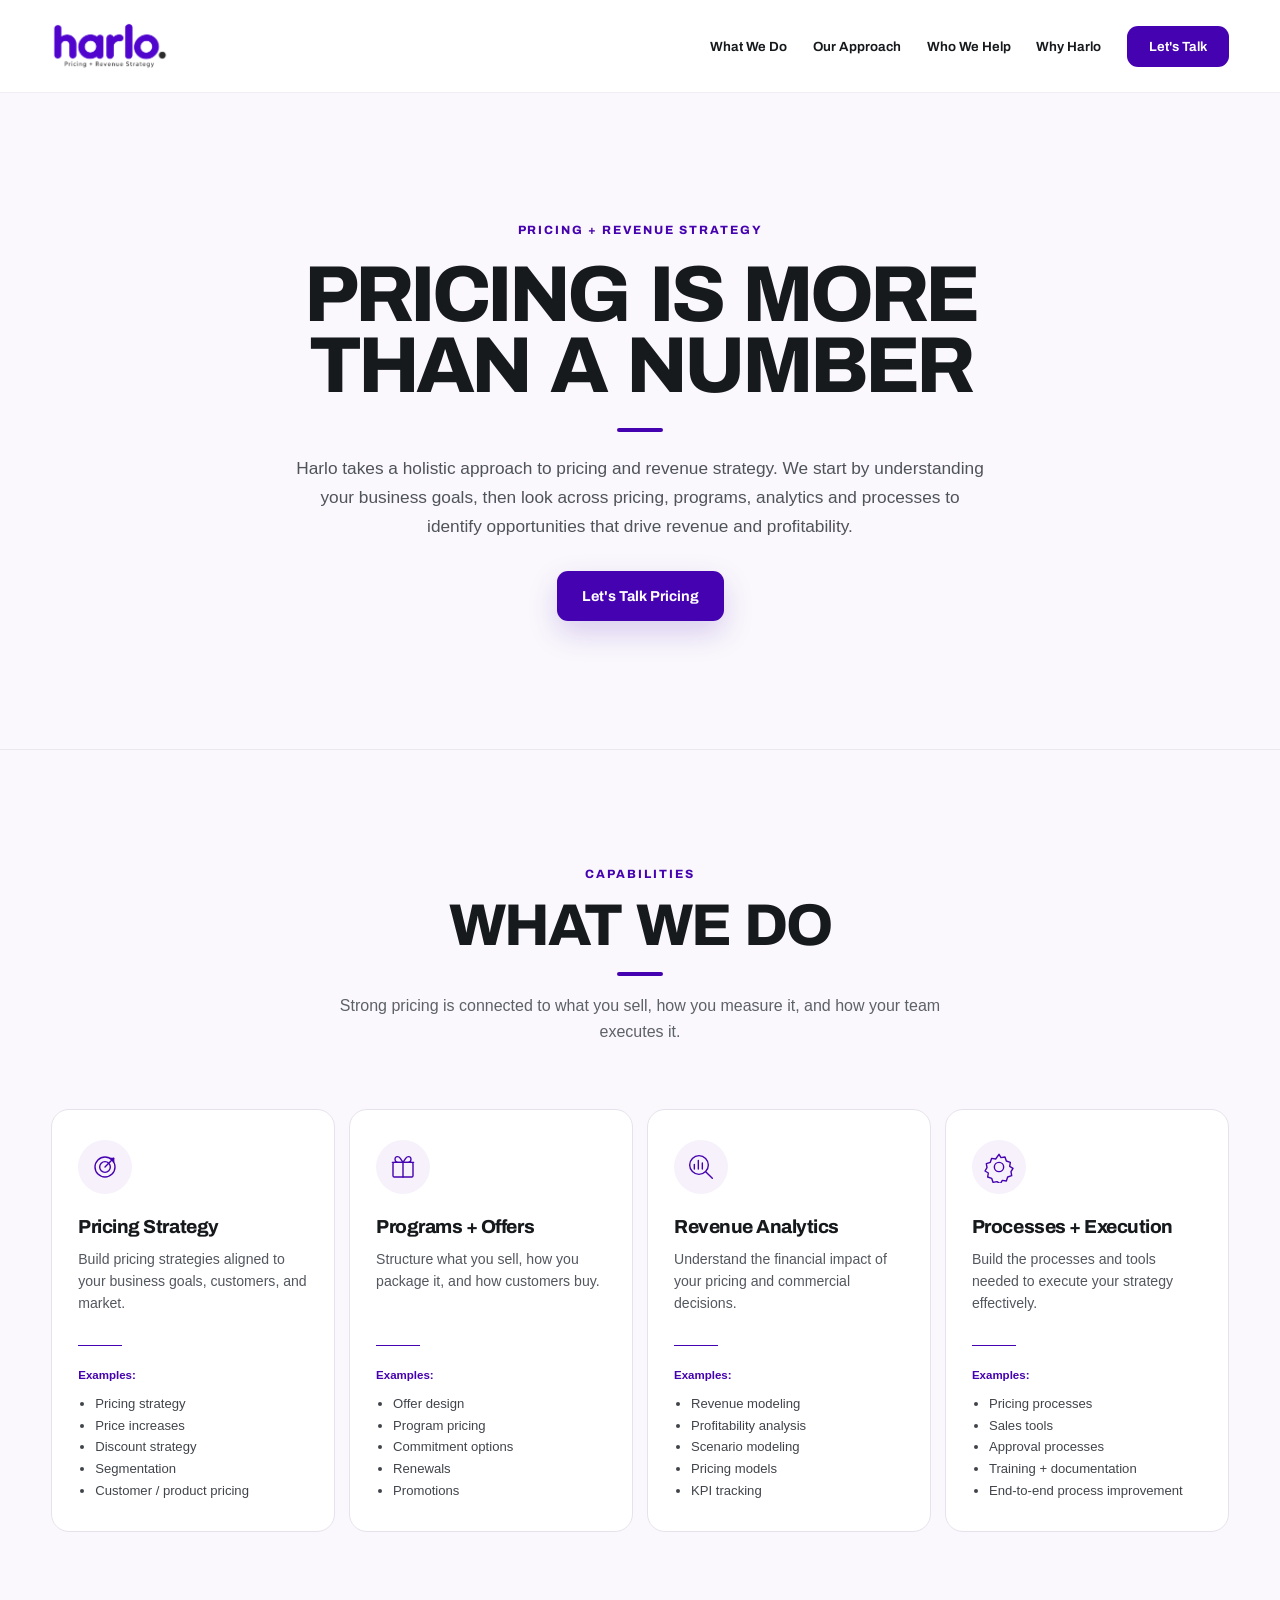
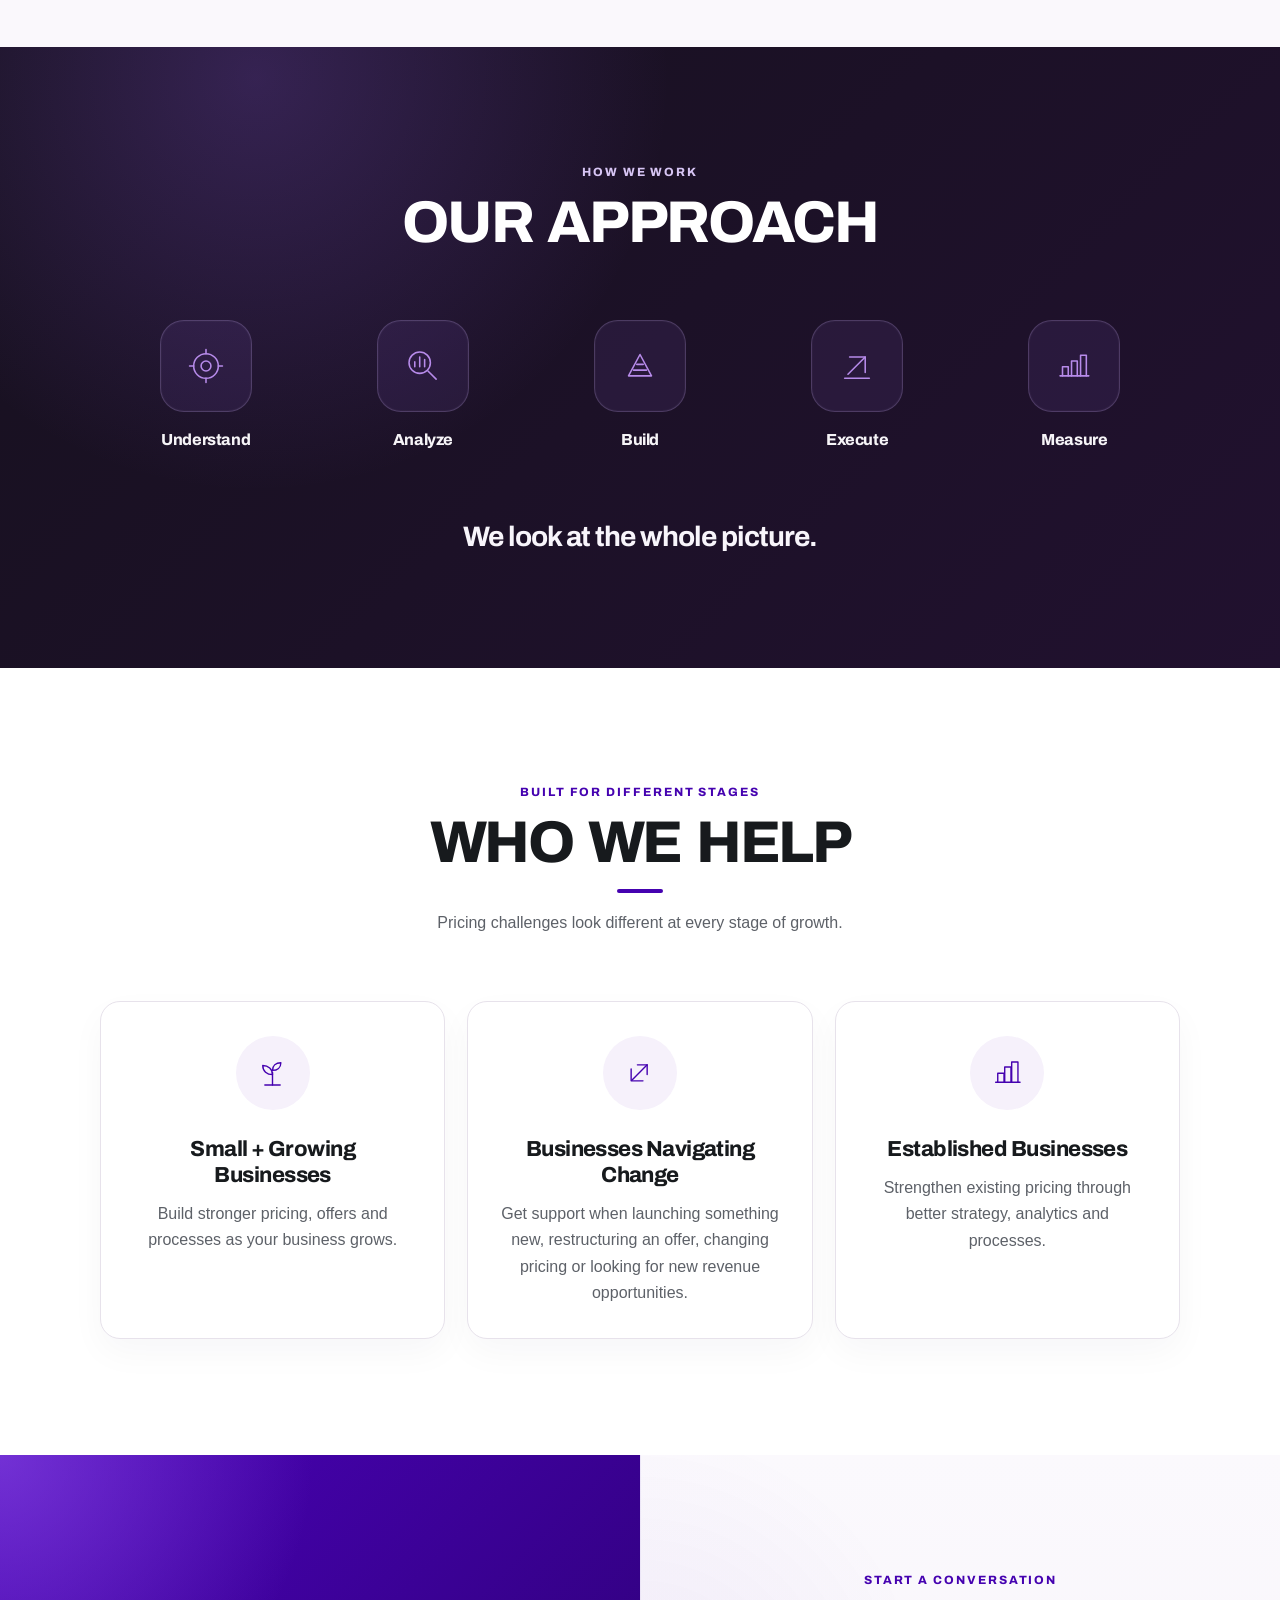
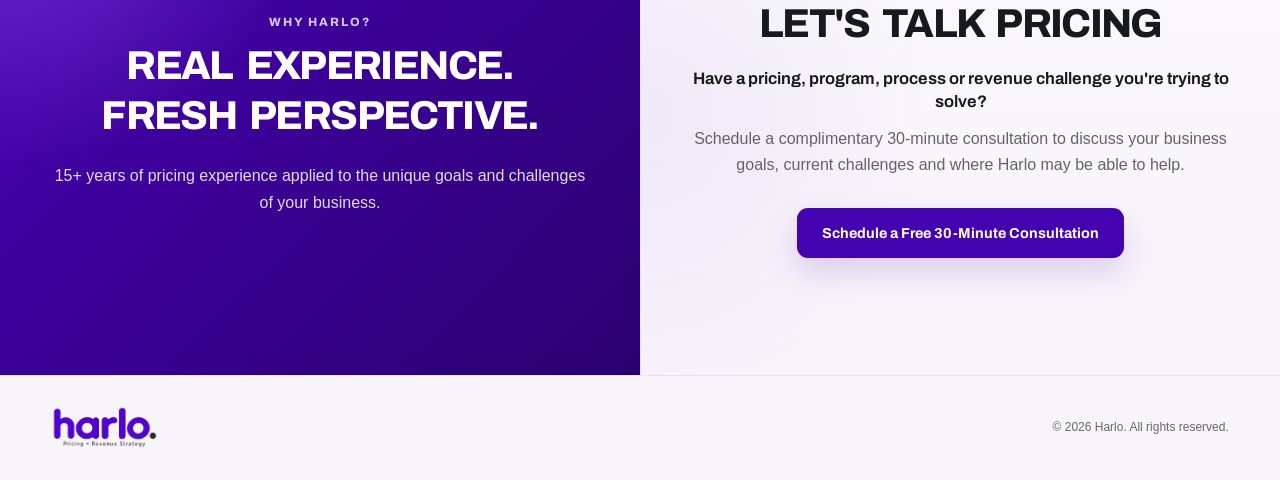
==== commit 115c9746: "refined" ====
--- a/index.html
+++ b/index.html
@@ -55,7 +55,7 @@
         <div class="section-rule" aria-hidden="true"></div>
 
         <p class="hero-lede">
-          harlo takes a holistic approach to pricing and revenue strategy.
+          Harlo takes a holistic approach to pricing and revenue strategy.
           We start by understanding your business goals, then look across pricing,
           programs, analytics and processes to identify opportunities that drive
           revenue and profitability.
@@ -197,6 +197,79 @@
       </div>
     </section>
 
+        <!-- OUR APPROACH -->
+    <section class="section section-dark approach-section" id="our-approach">
+      <div class="section-shell">
+
+        <div class="approach-heading">
+          <p class="eyebrow eyebrow-light">How we work</p>
+          <h2>OUR APPROACH</h2>
+        </div>
+
+        <div class="process-visuals">
+
+          <div class="process-item">
+            <div class="process-icon" aria-hidden="true">
+              <svg viewBox="0 0 56 56">
+                <circle cx="28" cy="28" r="15"></circle>
+                <circle cx="28" cy="28" r="6"></circle>
+                <path d="M28 13V8M43 28h5M28 43v5M13 28H8"></path>
+              </svg>
+            </div>
+            <h3>Understand</h3>
+          </div>
+
+          <div class="process-item">
+            <div class="process-icon" aria-hidden="true">
+              <svg viewBox="0 0 56 56">
+                <circle cx="24" cy="24" r="13"></circle>
+                <path d="m34 34 10 10"></path>
+                <path d="M18 29v-6M24 29V17M30 29v-9"></path>
+              </svg>
+            </div>
+            <h3>Analyze</h3>
+          </div>
+
+          <div class="process-item">
+            <div class="process-icon" aria-hidden="true">
+              <svg viewBox="0 0 56 56">
+                <path d="M14 40 28 14l14 26Z"></path>
+                <path d="M20 33h16M24 26h8"></path>
+              </svg>
+            </div>
+            <h3>Build</h3>
+          </div>
+
+          <div class="process-item">
+            <div class="process-icon" aria-hidden="true">
+              <svg viewBox="0 0 56 56">
+                <path d="M17 38 38 17"></path>
+                <path d="M19 17h19v19"></path>
+                <path d="M13 43h30"></path>
+              </svg>
+            </div>
+            <h3>Execute</h3>
+          </div>
+
+          <div class="process-item">
+            <div class="process-icon" aria-hidden="true">
+              <svg viewBox="0 0 56 56">
+                <path d="M14 40V29h7v11M25 40V22h7v18M36 40V15h7v25"></path>
+                <path d="M11 40h35"></path>
+              </svg>
+            </div>
+            <h3>Measure</h3>
+          </div>
+
+        </div>
+
+        <div class="approach-statement">
+          <strong>We look at the whole picture.</strong>
+        </div>
+
+      </div>
+    </section>
+
 
     <!-- WHO WE HELP -->
     <section class="section who-section" id="who-we-help">
@@ -257,133 +330,46 @@
     </section>
 
 
-    <!-- OUR APPROACH -->
-    <section class="section section-dark approach-section" id="our-approach">
-      <div class="section-shell">
-
-        <div class="approach-heading">
-          <p class="eyebrow eyebrow-light">How we work</p>
-          <h2>OUR APPROACH</h2>
-        </div>
-
-        <div class="process-visuals">
-
-          <div class="process-item">
-            <div class="process-icon" aria-hidden="true">
-              <svg viewBox="0 0 56 56">
-                <circle cx="28" cy="28" r="15"></circle>
-                <circle cx="28" cy="28" r="6"></circle>
-                <path d="M28 13V8M43 28h5M28 43v5M13 28H8"></path>
-              </svg>
-            </div>
-            <h3>Understand</h3>
-          </div>
-
-          <div class="process-item">
-            <div class="process-icon" aria-hidden="true">
-              <svg viewBox="0 0 56 56">
-                <circle cx="24" cy="24" r="13"></circle>
-                <path d="m34 34 10 10"></path>
-                <path d="M18 29v-6M24 29V17M30 29v-9"></path>
-              </svg>
-            </div>
-            <h3>Analyze</h3>
-          </div>
-
-          <div class="process-item">
-            <div class="process-icon" aria-hidden="true">
-              <svg viewBox="0 0 56 56">
-                <path d="M14 40 28 14l14 26Z"></path>
-                <path d="M20 33h16M24 26h8"></path>
-              </svg>
-            </div>
-            <h3>Build</h3>
-          </div>
-
-          <div class="process-item">
-            <div class="process-icon" aria-hidden="true">
-              <svg viewBox="0 0 56 56">
-                <path d="M17 38 38 17"></path>
-                <path d="M19 17h19v19"></path>
-                <path d="M13 43h30"></path>
-              </svg>
-            </div>
-            <h3>Execute</h3>
-          </div>
-
-          <div class="process-item">
-            <div class="process-icon" aria-hidden="true">
-              <svg viewBox="0 0 56 56">
-                <path d="M14 40V29h7v11M25 40V22h7v18M36 40V15h7v25"></path>
-                <path d="M11 40h35"></path>
-              </svg>
-            </div>
-            <h3>Measure</h3>
-          </div>
-
-        </div>
-
-        <div class="approach-statement">
-          <strong>We look at the whole picture.</strong>
-        </div>
-
-      </div>
-    </section>
-
-
-    <!-- WHY HARLO -->
-    <section class="why-section" id="why-harlo">
-      <div class="section-shell why-shell">
-        <p class="eyebrow eyebrow-light">WHY HARLO.</p>
-        <h2>REAL EXPERIENCE.<br>FRESH PERSPECTIVE.</h2>
-        <p class="why-lede">
-          15+ years of pricing experience applied to the unique goals and
-          challenges of your business.
-        </p>
-      </div>
-    </section>
-
-
-    <!-- CONTACT -->
-    <section class="section contact-section" id="lets-talk">
-      <div class="section-shell contact-shell">
-
-        <div class="contact-copy">
-          <p class="eyebrow">Start a conversation</p>
-          <h2>LET'S TALK PRICING</h2>
-
-          <p class="contact-lede">
-            Have a pricing, program, process or revenue challenge you're trying to solve?
-          </p>
-
-          <p>
-            Schedule a complimentary 30-minute consultation to discuss your business
-            goals, current challenges and where Harlo may be able to help.
-          </p>
-
-          <a
-            class="button button-primary contact-cta"
-            href="mailto:natashj4@gmail.com?subject=Harlo%20Pricing%20Consultation"
-          >
-            Schedule a Free 30-Minute Consultation
-          </a>
-        </div>
-
-      </div>
-    </section>
+
+
+
+    <!-- WHY HARLO + CONTACT -->
+    <div class="closing-split">
+      <section class="why-section" id="why-harlo">
+        <div class="why-shell">
+          <p class="eyebrow eyebrow-light">WHY HARLO?</p>
+          <h2><span>REAL EXPERIENCE.</span><span>FRESH PERSPECTIVE.</span></h2>
+          <p class="why-lede">15+ years of pricing experience applied to the unique goals and challenges of your business.</p>
+        </div>
+      </section>
+
+      <section class="contact-section" id="lets-talk">
+        <div class="contact-shell">
+          <div class="contact-copy">
+            <p class="eyebrow">Start a conversation</p>
+            <h2>LET'S TALK PRICING</h2>
+            <p class="contact-lede">Have a pricing, program, process or revenue challenge you're trying to solve?</p>
+            <p>Schedule a complimentary 30-minute consultation to discuss your business goals, current challenges and where Harlo may be able to help.</p>
+            <a class="button button-primary contact-cta" href="mailto:natashj4@gmail.com?subject=Harlo%20Pricing%20Consultation">Schedule a Free 30-Minute Consultation</a>
+          </div>
+        </div>
+      </section>
+    </div>
 
   </main>
 
   <footer class="site-footer">
-    <div class="footer-brand">
-      <img
-        class="footer-logo"
-        src="assets/images/harlo-logo.png"
-        alt="harlo. pricing + revenue strategy"
-      >
+    <div class="footer-shell">
+      <div class="footer-brand">
+        <img
+          class="footer-logo"
+          src="assets/images/harlo-logo.png"
+          alt="harlo. pricing + revenue strategy"
+        >
+      </div>
+
+      <p>© 2026 Harlo. All rights reserved.</p>
     </div>
-
-    <p>© 2026 Harlo. All rights reserved.</p>
   </footer>
 
 </body>
--- a/assets/style.css
+++ b/assets/style.css
@@ -66,8 +66,9 @@
   font-size: clamp(3.7rem, 6.2vw, 6.8rem);
   font-weight: 780;
   line-height: 0.9;
-  letter-spacing: -0.07em;
+  letter-spacing: -0.05em;
   text-transform: uppercase;
+  word-spacing: 0.6rem;
 }
 
 h1 span {
@@ -78,8 +79,9 @@
   font-size: clamp(2.5rem, 4.6vw, 4.9rem);
   font-weight: 770;
   line-height: 0.93;
-  letter-spacing: -0.058em;
+  letter-spacing: -0.040em;
   text-transform: uppercase;
+    word-spacing: 0.4rem;
 }
 
 h3 {
@@ -509,77 +511,76 @@
 }
 
 /* =========================================================
-   WHY HARLO
-========================================================= */
+   WHY HARLO + CONTACT
+========================================================= */
+.closing-split {
+  display: grid;
+  grid-template-columns: repeat(2, minmax(0, 1fr));
+  align-items: stretch;
+  background: #f8f5fb;
+}
 
 .why-section {
+  min-width: 0;
   color: var(--white);
   background:
     radial-gradient(circle at 0% 0%, rgba(152, 92, 239, 0.52), transparent 38%),
     linear-gradient(135deg, #4a02b8 0%, #2a006f 100%);
 }
 
-.why-shell {
+.why-shell,
+.contact-shell {
   min-height: 520px;
-  max-width: 920px;
+  padding: 72px clamp(30px, 4vw, 68px);
   display: flex;
   flex-direction: column;
   align-items: center;
   justify-content: center;
-  padding: clamp(82px, 10vw, 128px) 0;
   text-align: center;
 }
 
-.why-shell h2 {
-  max-width: 800px;
-}
+.why-shell h2,
+.contact-copy h2 {
+  font-size: clamp(2.05rem, 3.15vw, 3.55rem);
+  line-height: 0.98;
+}
+
+.why-shell h2 { max-width: 620px; }
+.why-shell h2 span { display: block; }
+.why-shell h2 span + span { margin-top: 0.25em; }
 
 .why-lede {
-  max-width: 650px;
-  margin-top: 27px;
-  font-size: clamp(1.05rem, 1.5vw, 1.22rem);
+  max-width: 550px;
+  margin-top: 28px;
+  font-size: clamp(1rem, 1.2vw, 1.14rem);
   line-height: 1.65;
-  color: rgba(255, 255, 255, 0.86);
-}
-
-/* =========================================================
-   CONTACT
-========================================================= */
+  color: rgba(255,255,255,.86);
+}
 
 .contact-section {
-  background: var(--white);
-}
-
-.contact-shell {
-  display: flex;
-  justify-content: center;
-}
-
-.contact-copy {
-  width: min(100%, 780px);
-  text-align: center;
-}
-
-.contact-copy h2 {
-  margin-bottom: 26px;
-}
-
+  min-width: 0;
+  background:
+    radial-gradient(circle at 0% 50%, rgba(69, 2, 176, 0.055), transparent 42%),
+    linear-gradient(180deg, #fbf9fd 0%, #f7f4fa 100%);
+  border-left: 1px solid rgba(69, 2, 176, 0.08);
+}
+.contact-copy { width: min(100%, 610px); text-align: center; }
+.contact-copy h2 { margin-bottom: 24px; }
 .contact-lede {
   margin-bottom: 12px;
   font-family: "Archivo", sans-serif;
-  font-size: clamp(1.12rem, 1.7vw, 1.46rem);
+  font-size: clamp(1.04rem, 1.3vw, 1.26rem);
   font-weight: 650;
-  line-height: 1.38;
-}
-
+  line-height: 1.4;
+}
 .contact-copy > p:last-of-type {
-  max-width: 700px;
+  max-width: 560px;
   margin: 0 auto;
-  color: var(--muted);
-}
-
+  color: #66616d;
+}
 .contact-cta {
   margin-top: 30px;
+  box-shadow: 0 14px 32px rgba(69, 2, 176, 0.16);
 }
 
 /* =========================================================
@@ -587,14 +588,20 @@
 ========================================================= */
 
 .site-footer {
+  width: 100%;
+  margin: 0;
+  background: #f7f4fa;
+  border-top: 1px solid rgba(69, 2, 176, 0.08);
+}
+
+.footer-shell {
   width: var(--page);
-  min-height: 106px;
+  min-height: 104px;
   margin: 0 auto;
   display: flex;
   align-items: center;
   justify-content: space-between;
   gap: 30px;
-  border-top: 1px solid var(--line);
 }
 
 .footer-brand {
@@ -612,7 +619,7 @@
 
 .site-footer p {
   font-size: 0.75rem;
-  color: #666a70;
+  color: #6b6670;
 }
 
 /* =========================================================
@@ -737,35 +744,45 @@
   /* Header */
   .site-header {
     width: 100%;
+    max-width: 100%;
     margin: 0;
-    display: block;
-    padding: 16px 12px 0;
+    padding: 16px 12px 14px;
+    display: flex;
+    flex-direction: column;
+    align-items: center;
+    gap: 12px;
     border-bottom: 1px solid #ece9ef;
+    overflow: visible;
   }
 
   .brand {
+    width: auto;
+    max-width: 100%;
+    margin: 0;
+    display: flex;
+    justify-content: center;
+    align-items: center;
+  }
+
+  .brand-logo {
+    width: 108px;
+    max-width: 108px;
+  }
+
+  .site-nav {
     width: 100%;
-    justify-content: flex-start;
-    margin-bottom: 12px;
-  }
-
-  .brand-logo {
-    width: 106px;
-    max-width: 106px;
-  }
-
-  .site-nav {
-    width: calc(100% + 24px);
-    margin-left: -12px;
+    max-width: 420px;
+    margin: 0 auto;
+    padding: 0;
+
     display: flex;
+    flex-wrap: wrap;
     align-items: center;
-    justify-content: flex-start;
-    flex-wrap: nowrap;
-    gap: 2px;
-    padding: 0 12px 10px;
-    overflow-x: auto;
-    scrollbar-width: none;
-    -webkit-overflow-scrolling: touch;
+    justify-content: center;
+
+    gap: 4px 8px;
+
+    overflow: visible;
   }
 
   .site-nav::-webkit-scrollbar {
@@ -774,14 +791,19 @@
 
   .site-nav > a {
     flex: 0 0 auto;
-    min-height: 44px;
+
+    min-height: 36px;
+
     display: inline-flex;
     align-items: center;
     justify-content: center;
-    padding: 0 11px;
-    font-size: 0.71rem;
+
+    padding: 0 8px;
+
+    font-size: 0.7rem;
     font-weight: 650;
-    line-height: 1;
+    line-height: 1.1;
+
     white-space: nowrap;
   }
 
@@ -789,11 +811,12 @@
     display: none;
   }
 
+  .site-nav > a:not(.nav-cta):active {
+    color: var(--purple);
+  }
+
   .site-nav .nav-cta {
-    min-height: 39px;
-    margin-left: 4px;
-    padding: 0 15px;
-    border-radius: 9px;
+    display: none;
   }
 
   /* Mobile type */
@@ -1067,6 +1090,10 @@
 
   /* Footer */
   .site-footer {
+    min-height: 0;
+  }
+
+  .footer-shell {
     min-height: 0;
     flex-direction: column;
     align-items: center;
@@ -1100,21 +1127,22 @@
   }
 
   .brand-logo {
-    width: 100px;
-    max-width: 100px;
+    width: 102px;
+    max-width: 102px;
   }
 
   .site-nav {
-    width: calc(100% + 20px);
-    margin-left: -10px;
-    padding-left: 10px;
-    padding-right: 10px;
+    width: 100%;
+    max-width: 360px;
+    gap: 2px 5px;
   }
 
   .site-nav > a {
-    padding: 0 9px;
-    font-size: 0.67rem;
-  }
+    min-height: 34px;
+    padding: 0 6px;
+    font-size: 0.66rem;
+  }
+
 
   h1 {
     font-size: 2.35rem;
@@ -1172,3 +1200,58 @@
     animation-iteration-count: 1 !important;
   }
 }
+
+/* Closing split responsive refinements */
+@media (max-width: 850px) {
+  .why-shell,
+  .contact-shell {
+    min-height: 470px;
+    padding: 54px 22px;
+  }
+
+  .why-shell h2,
+  .contact-copy h2 {
+    font-size: clamp(1.8rem, 4.5vw, 2.55rem);
+  }
+}
+
+@media (max-width: 620px) {
+  .closing-split { grid-template-columns: 1fr; }
+
+  .why-shell,
+  .contact-shell {
+    min-height: 0;
+    padding: 62px 12px 66px;
+  }
+
+  .why-shell h2,
+  .contact-copy h2 {
+    font-size: clamp(2rem, 8.4vw, 2.55rem);
+    line-height: .98;
+  }
+
+  .why-shell h2 span + span { margin-top: .3em; }
+
+  .why-lede {
+    max-width: 100%;
+    margin-top: 22px;
+    font-size: .98rem;
+    line-height: 1.6;
+  }
+
+  .contact-copy { width: 100%; max-width: none; }
+  .contact-copy h2 { margin-bottom: 16px; }
+  .contact-lede { margin-bottom: 10px; font-size: 1.04rem; line-height: 1.42; }
+  .contact-copy > p:last-of-type { max-width: none; font-size: .94rem; line-height: 1.58; }
+  .contact-cta { width: min(100%, 380px); margin-top: 24px; }
+}
+
+@media (max-width: 620px) {
+  .contact-section {
+    border-left: 0;
+    border-top: 1px solid rgba(69, 2, 176, 0.08);
+    background:
+      radial-gradient(circle at 50% 0%, rgba(69, 2, 176, 0.045), transparent 38%),
+      linear-gradient(180deg, #fbf9fd 0%, #f7f4fa 100%);
+  }
+}
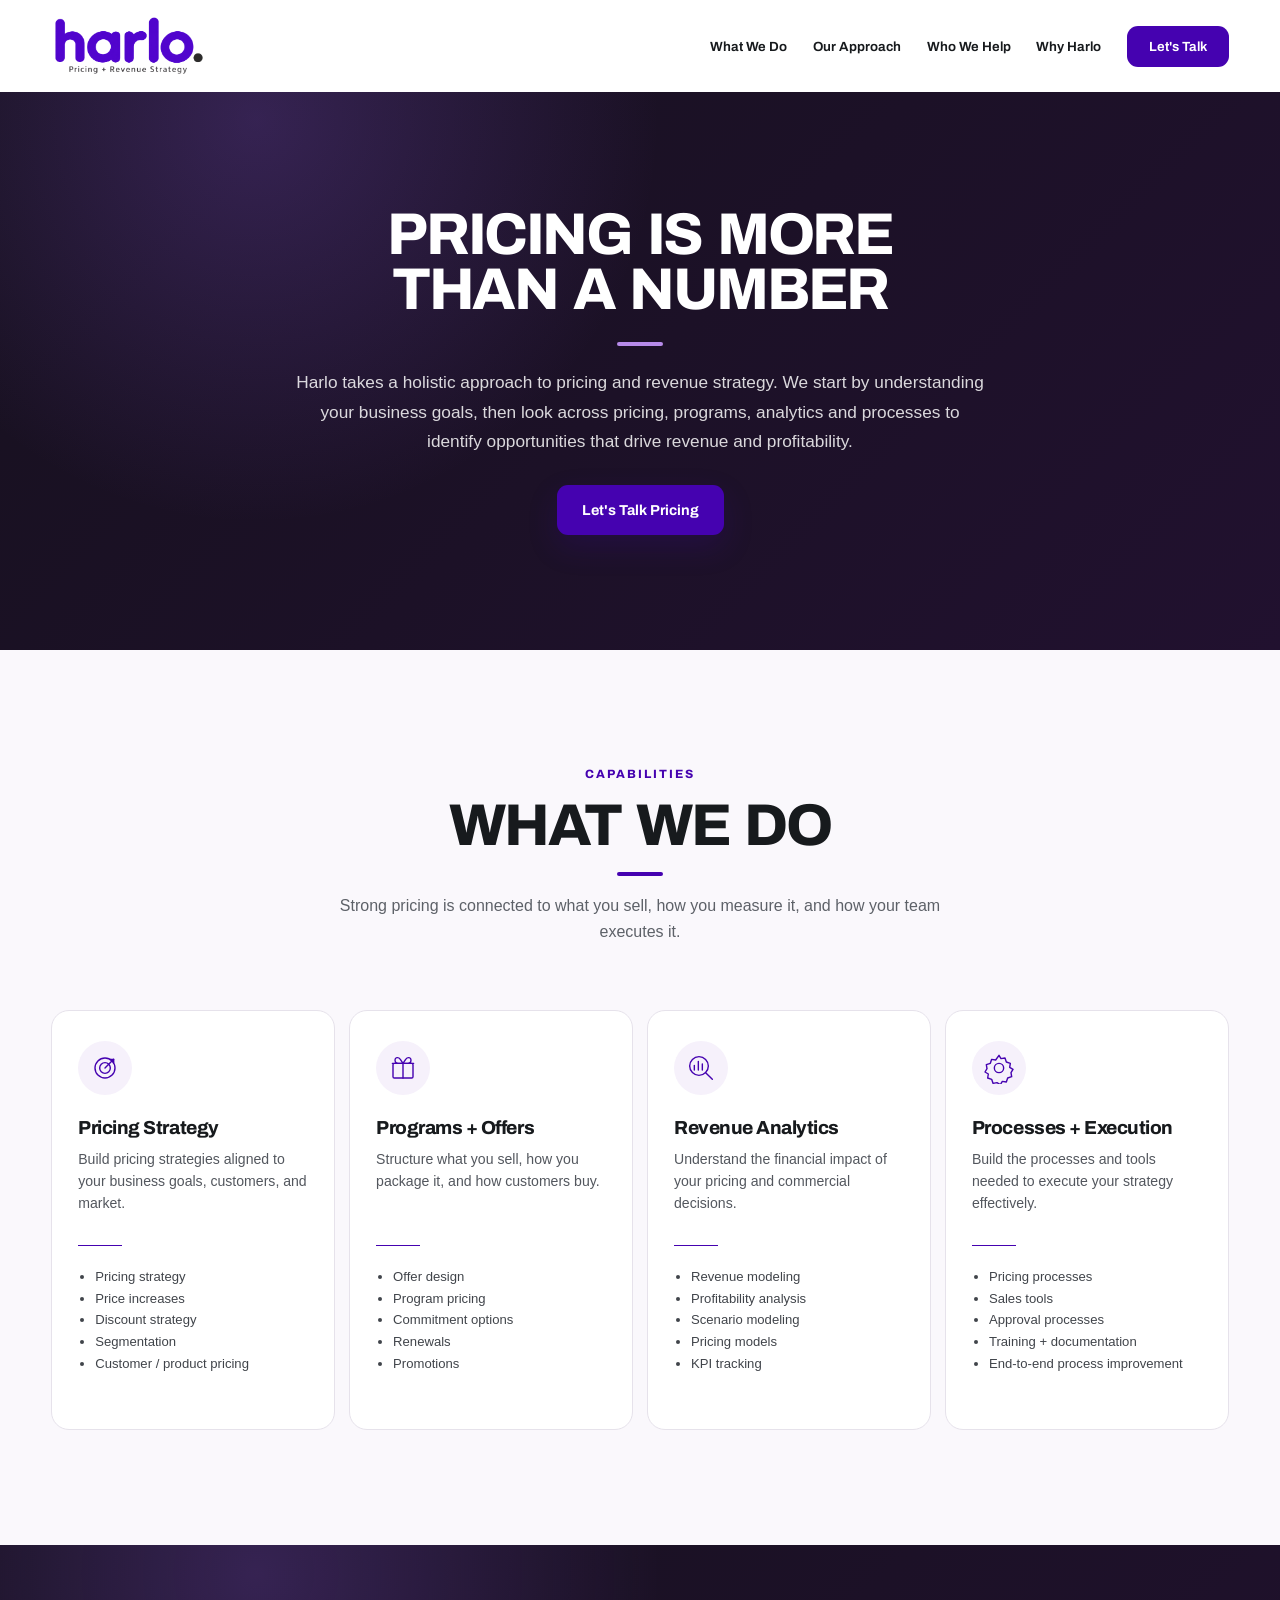
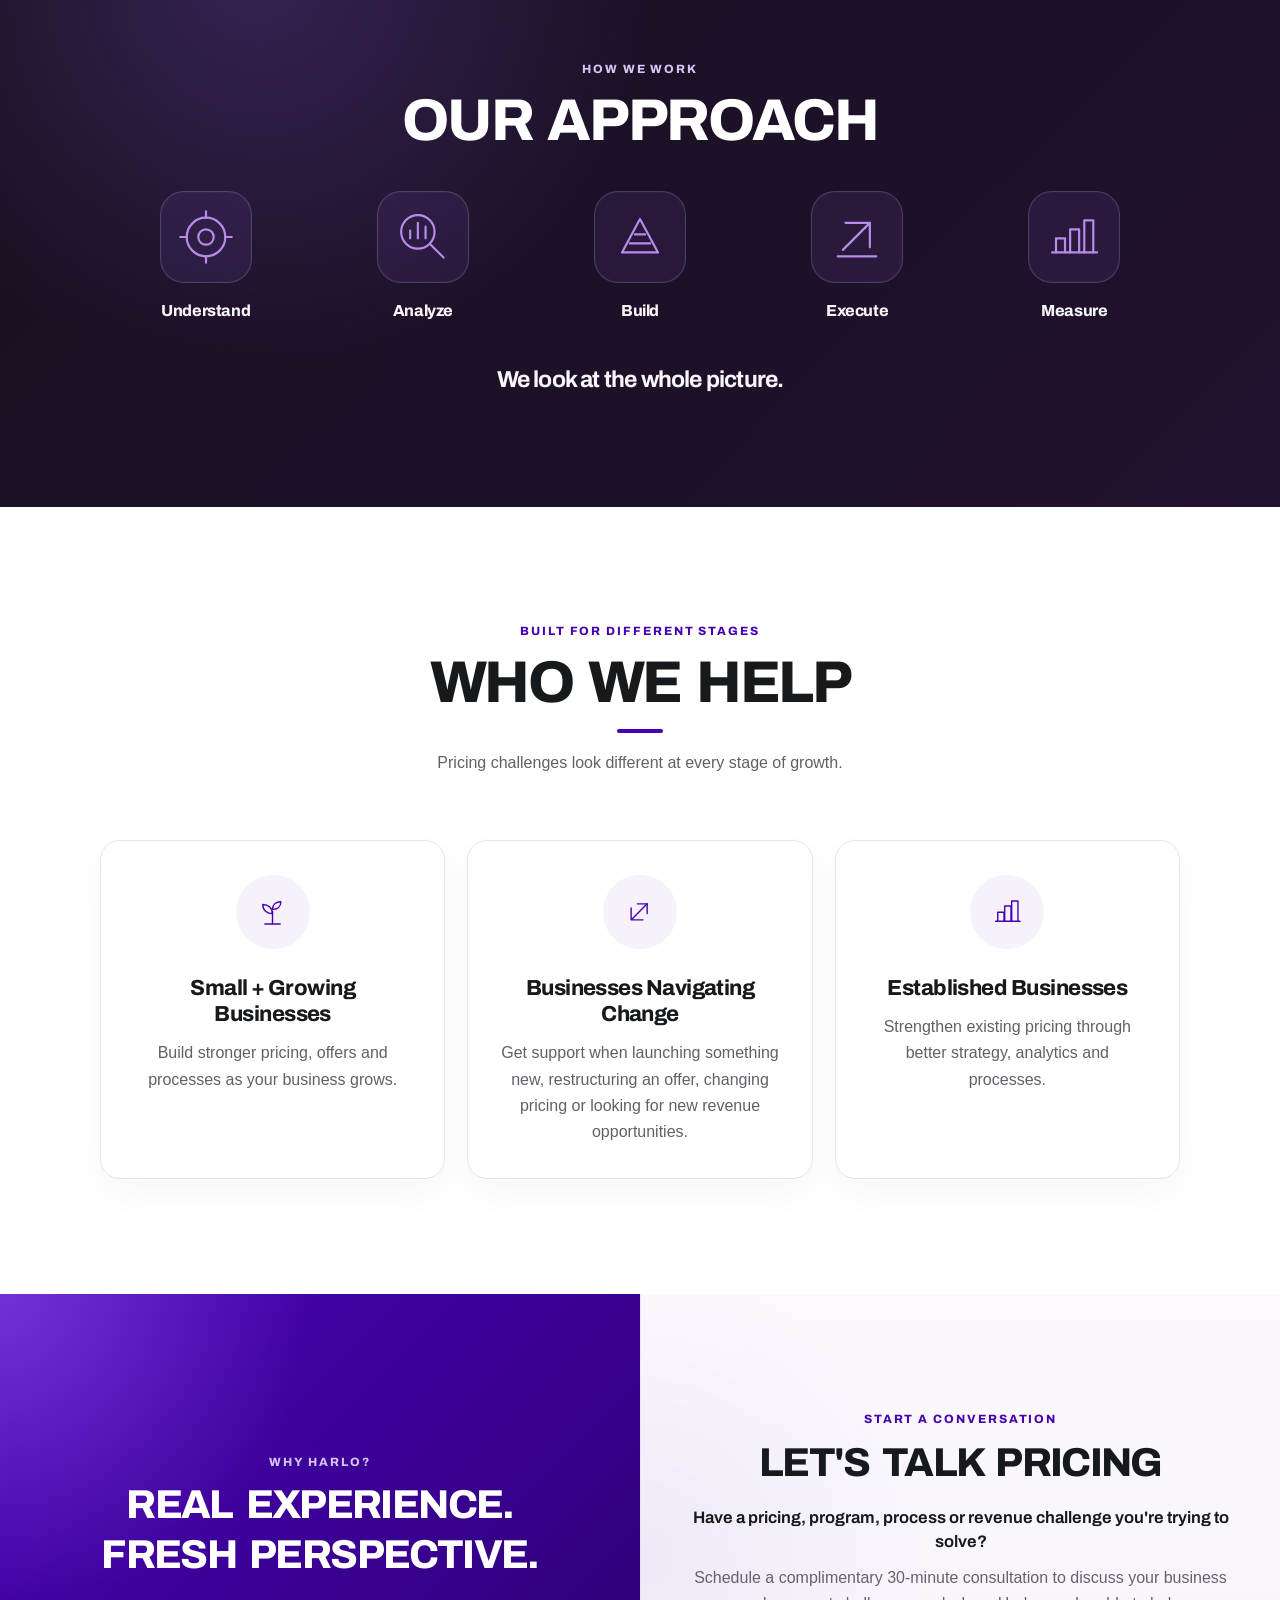
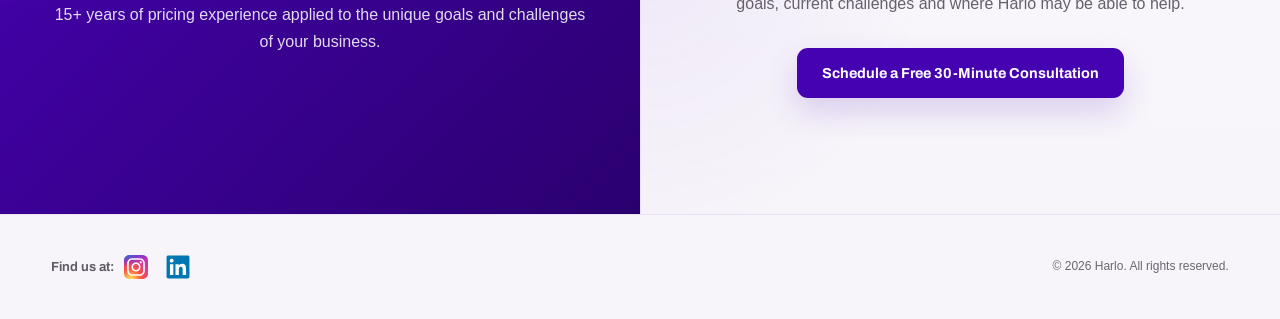
==== commit 80fb1a0e: "refined" ====
--- a/index.html
+++ b/index.html
@@ -45,8 +45,6 @@
     <!-- HERO -->
     <section class="hero hero-centered" id="home">
       <div class="section-shell hero-shell">
-        <p class="eyebrow">Pricing + Revenue Strategy</p>
-
         <h1>
           PRICING IS MORE
           <span>THAN A NUMBER</span>
@@ -101,8 +99,6 @@
             </p>
 
             <div class="card-divider"></div>
-
-            <p class="examples-label">Examples:</p>
             <ul>
               <li>Pricing strategy</li>
               <li>Price increases</li>
@@ -128,8 +124,6 @@
             </p>
 
             <div class="card-divider"></div>
-
-            <p class="examples-label">Examples:</p>
             <ul>
               <li>Offer design</li>
               <li>Program pricing</li>
@@ -155,8 +149,6 @@
             </p>
 
             <div class="card-divider"></div>
-
-            <p class="examples-label">Examples:</p>
             <ul>
               <li>Revenue modeling</li>
               <li>Profitability analysis</li>
@@ -182,8 +174,6 @@
             </p>
 
             <div class="card-divider"></div>
-
-            <p class="examples-label">Examples:</p>
             <ul>
               <li>Pricing processes</li>
               <li>Sales tools</li>
@@ -360,12 +350,26 @@
 
   <footer class="site-footer">
     <div class="footer-shell">
-      <div class="footer-brand">
-        <img
-          class="footer-logo"
-          src="assets/images/harlo-logo.png"
-          alt="harlo. pricing + revenue strategy"
+      <div class="footer-social">
+        <span>Find us at:</span>
+        <a
+          class="instagram-link"
+          href="https://www.instagram.com/"
+          target="_blank"
+          rel="noopener noreferrer"
+          aria-label="Find Harlo on Instagram"
         >
+          <img src="assets/images/instagram-logo.svg" class="instagram-logo">
+        </a>
+        <a
+          class="linkedin-link"
+          href="https://www.linkedin.com/"
+          target="_blank"
+          rel="noopener noreferrer"
+          aria-label="Find Harlo on LinkedIn"
+        >
+          <img src="assets/images/linkedin-logo.svg" class="linkedin-logo">
+        </a>
       </div>
 
       <p>© 2026 Harlo. All rights reserved.</p>
--- a/assets/style.css
+++ b/assets/style.css
@@ -181,7 +181,7 @@
 
 .brand-logo {
   display: block;
-  width: clamp(118px, 9vw, 142px);
+  width: clamp(156px, 12vw, 190px);
   height: auto;
   object-fit: contain;
 }
@@ -263,32 +263,37 @@
 ========================================================= */
 
 .hero {
-  background: #faf8fc;
-  border-top: 1px solid #f0edf3;
-  border-bottom: 1px solid #ece8f0;
+  color: var(--white);
+  background:
+    radial-gradient(circle at 20% 5%, rgba(137, 85, 222, 0.26), transparent 35%),
+    linear-gradient(135deg, #17111f 0%, #21112f 100%);
+  border-top: 0;
+  border-bottom: 0;
 }
 
 .hero-shell {
-  min-height: clamp(540px, 68vh, 720px);
+  min-height: clamp(500px, 62vh, 650px);
   max-width: 980px;
   display: flex;
   flex-direction: column;
   align-items: center;
   justify-content: center;
-  padding: clamp(80px, 10vw, 130px) 0;
+  padding: clamp(72px, 8vw, 108px) 0;
   text-align: center;
-}
-
-.hero .eyebrow {
-  margin-bottom: 18px;
 }
 
 .hero h1 {
   max-width: 900px;
+  font-size: clamp(2.5rem, 4.6vw, 4.9rem);
+  font-weight: 770;
+  line-height: 0.95;
+  letter-spacing: -0.04em;
+  word-spacing: 0.4rem;
 }
 
 .hero .section-rule {
-  margin-top: 26px;
+  margin-top: 24px;
+  background: #b78bea;
 }
 
 .hero-lede {
@@ -296,7 +301,7 @@
   margin: 22px auto 29px;
   font-size: clamp(1.02rem, 1.35vw, 1.16rem);
   line-height: 1.7;
-  color: #4f535a;
+  color: rgba(255, 255, 255, 0.84);
 }
 
 /* =========================================================
@@ -359,7 +364,7 @@
   margin-bottom: 10px;
 }
 
-.service-card > p:not(.examples-label) {
+.service-card > p {
   min-height: 76px;
   font-size: 0.88rem;
   line-height: 1.55;
@@ -373,12 +378,6 @@
   background: var(--purple);
 }
 
-.examples-label {
-  margin-bottom: 8px;
-  font-size: 0.72rem;
-  font-weight: 700;
-  color: var(--purple);
-}
 
 .service-card ul {
   margin: 0;
@@ -453,7 +452,7 @@
 }
 
 .approach-heading {
-  margin: 0 auto clamp(46px, 6vw, 70px);
+  margin: 0 auto clamp(30px, 4vw, 44px);
   text-align: center;
 }
 
@@ -485,10 +484,10 @@
 }
 
 .process-icon svg {
-  width: 46px;
-  height: 46px;
+  width: 72px;
+  height: 72px;
   stroke: #b78bea;
-  stroke-width: 1.9;
+  stroke-width: 1.7;
 }
 
 .process-item h3 {
@@ -497,14 +496,14 @@
 }
 
 .approach-statement {
-  margin-top: clamp(48px, 6vw, 72px);
+  margin-top: clamp(32px, 4vw, 46px);
   text-align: center;
 }
 
 .approach-statement strong {
   display: inline-block;
   font-family: "Archivo", sans-serif;
-  font-size: clamp(1.35rem, 2.2vw, 1.9rem);
+  font-size: clamp(1.18rem, 1.8vw, 1.62rem);
   font-weight: 700;
   letter-spacing: -0.035em;
   color: #f8f5fb;
@@ -604,17 +603,37 @@
   gap: 30px;
 }
 
-.footer-brand {
+
+.footer-social {
   display: flex;
   align-items: center;
-}
-
-.footer-logo {
-  display: block;
-  width: 108px;
-  max-width: 108px;
-  height: auto;
-  object-fit: contain;
+  gap: 2px;
+  font-family: "Archivo", sans-serif;
+  font-size: 0.82rem;
+  font-weight: 650;
+  color: #5f5966;
+}
+
+.instagram-link,
+.linkedin-link {
+  width: 40px;
+  height: 40px;
+  display: inline-grid;
+  place-items: center;
+  border-radius: 50%;
+  color: var(--purple);
+  transition: transform 160ms ease, background-color 160ms ease;
+}
+
+.instagram-link:hover,
+.linkedin-link:hover {
+  transform: translateY(-1px);
+  background: rgba(69, 2, 176, 0.14);
+}
+
+.instagram-logo, .linkedin-logo {
+  height: 24px;
+  width: 24px;
 }
 
 .site-footer p {
@@ -643,7 +662,7 @@
     min-height: 0;
   }
 
-  .service-card > p:not(.examples-label) {
+  .service-card > p {
     min-height: 0;
   }
 
@@ -671,7 +690,8 @@
   }
 
   .brand-logo {
-    width: 118px;
+    width: 154px;
+    max-width: 154px;
   }
 
   .site-nav {
@@ -723,8 +743,8 @@
   }
 
   .process-icon svg {
-    width: 36px;
-    height: 36px;
+    width: 54px;
+    height: 54px;
   }
 }
 
@@ -765,8 +785,8 @@
   }
 
   .brand-logo {
-    width: 108px;
-    max-width: 108px;
+    width: 142px;
+    max-width: 142px;
   }
 
   .site-nav {
@@ -856,6 +876,9 @@
 
   .hero h1 {
     max-width: 100%;
+    font-size: clamp(2rem, 8.4vw, 2.55rem);
+    line-height: 0.98;
+    letter-spacing: -0.05em;
   }
 
   .hero .section-rule {
@@ -928,7 +951,7 @@
     font-size: 1.3rem;
   }
 
-  .service-card > p:not(.examples-label) {
+  .service-card > p {
     width: 100%;
     max-width: 100%;
     margin: 0;
@@ -943,11 +966,6 @@
     margin: 18px auto 16px;
   }
 
-  .examples-label {
-    margin: 0 0 9px;
-    font-size: 0.8rem;
-    text-align: center;
-  }
 
   .service-card ul {
     width: fit-content;
@@ -998,7 +1016,7 @@
 
   /* Our Approach */
   .approach-heading {
-    margin-bottom: 34px;
+    margin-bottom: 24px;
   }
 
   .process-visuals {
@@ -1019,8 +1037,8 @@
   }
 
   .process-icon svg {
-    width: 36px;
-    height: 36px;
+    width: 50px;
+    height: 50px;
   }
 
   .process-item h3 {
@@ -1028,12 +1046,12 @@
   }
 
   .approach-statement {
-    margin-top: 38px;
+    margin-top: 28px;
   }
 
   .approach-statement strong {
     max-width: 100%;
-    font-size: 1.28rem;
+    font-size: 1.14rem;
     line-height: 1.3;
   }
 
@@ -1102,10 +1120,6 @@
     text-align: center;
   }
 
-  .footer-logo {
-    width: 88px;
-    max-width: 88px;
-  }
 
   .site-footer p {
     font-size: 0.69rem;
@@ -1127,8 +1141,8 @@
   }
 
   .brand-logo {
-    width: 102px;
-    max-width: 102px;
+    width: 132px;
+    max-width: 132px;
   }
 
   .site-nav {
@@ -1177,10 +1191,6 @@
     height: 68px;
   }
 
-  .footer-logo {
-    width: 82px;
-    max-width: 82px;
-  }
 }
 
 /* =========================================================
@@ -1255,3 +1265,22 @@
       linear-gradient(180deg, #fbf9fd 0%, #f7f4fa 100%);
   }
 }
+
+@media (max-width: 620px) {
+  .footer-social {
+    font-size: 0.78rem;
+  }
+
+  .instagram-link,
+.linkedin-link {
+    width: 28px;
+    height: 28px;
+  }
+}
+
+@media (max-width: 390px) {
+  .process-icon svg {
+    width: 46px;
+    height: 46px;
+  }
+}
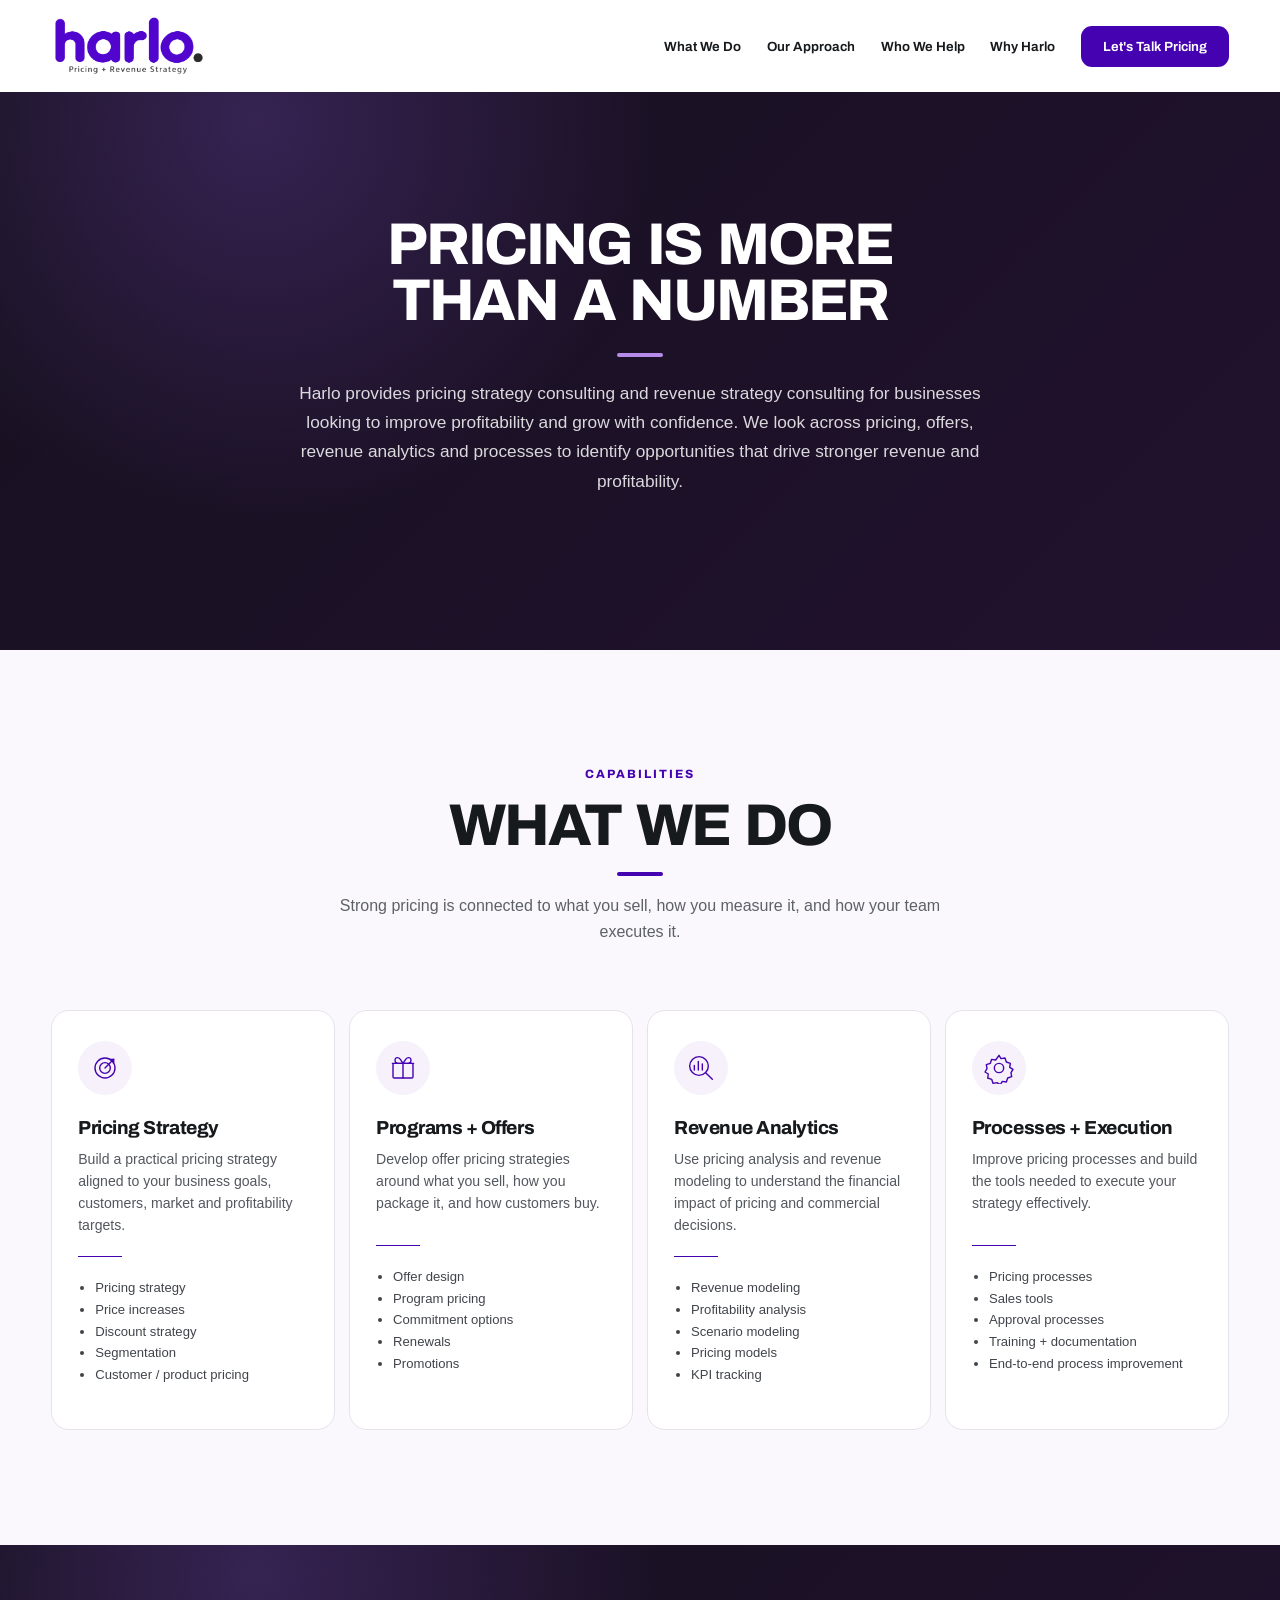
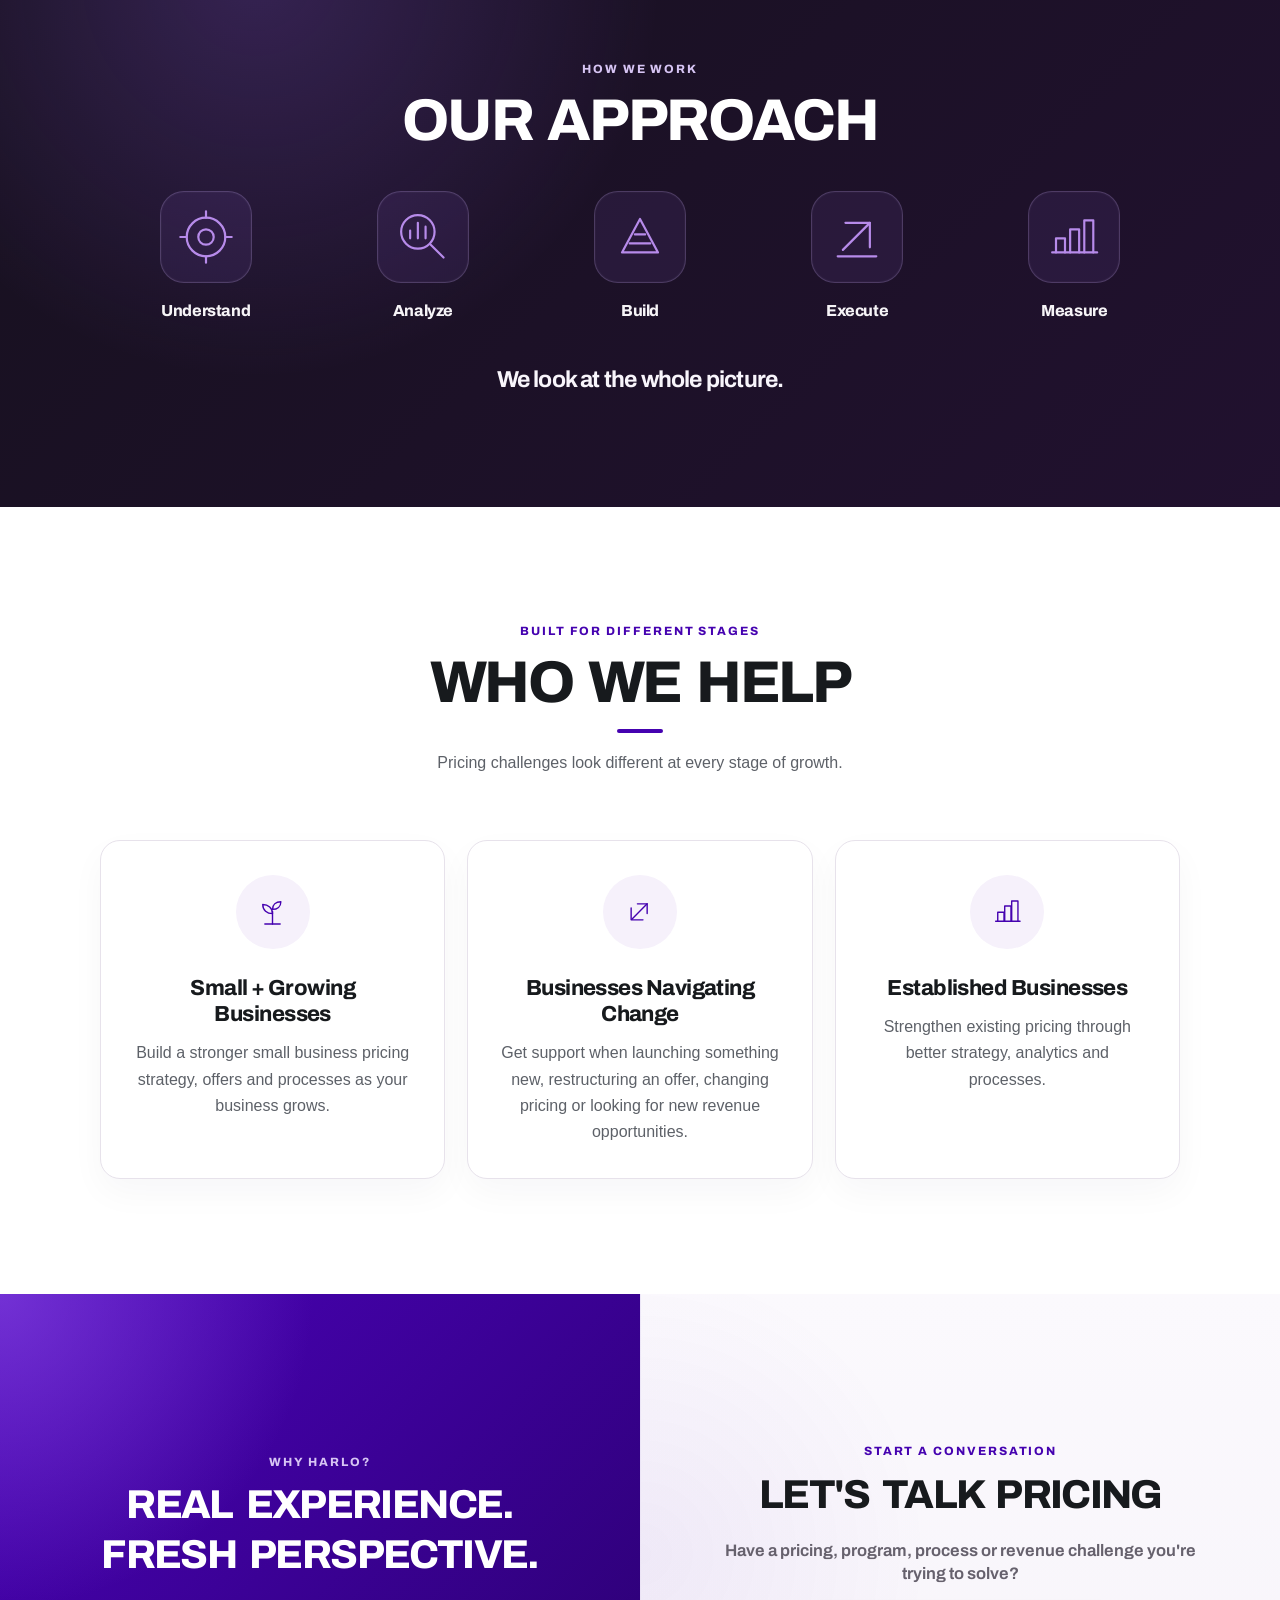
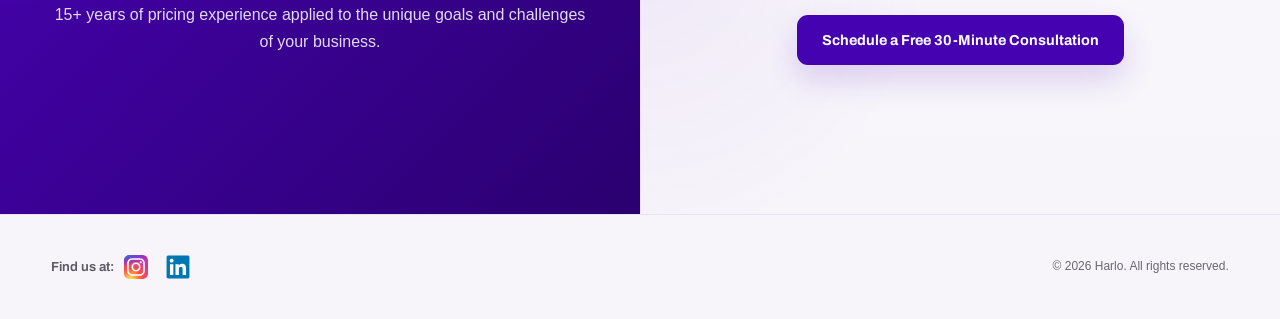
==== commit 0f718e46: "refinement" ====
--- a/index.html
+++ b/index.html
@@ -4,11 +4,14 @@
   <meta charset="UTF-8">
   <meta name="viewport" content="width=device-width, initial-scale=1.0">
 
-  <title>harlo. | Pricing + Revenue Strategy</title>
-  <meta
-    name="description"
-    content="Harlo helps businesses build smarter pricing, offers, revenue analytics, and commercial processes that drive profitable growth."
-  >
+  <title>Pricing Strategy Consultant | Harlo Pricing + Revenue Strategy</title>
+  <meta name="description" content="Harlo provides pricing strategy consulting and revenue strategy consulting for growing businesses, including pricing analysis, revenue modeling, offer strategy and pricing process improvement.">
+  <meta name="robots" content="index, follow">
+  <link rel="canonical" href="https://www.harloconsulting.com/">
+  <meta property="og:type" content="website">
+  <meta property="og:title" content="Pricing Strategy Consultant | Harlo">
+  <meta property="og:description" content="Pricing and revenue strategy consulting for growing businesses, from pricing analysis and revenue modeling to offer strategy and process improvement.">
+  <meta property="og:url" content="https://www.harloconsulting.com/">
 
   <link rel="preconnect" href="https://fonts.googleapis.com">
   <link rel="preconnect" href="https://fonts.gstatic.com" crossorigin>
@@ -18,6 +21,16 @@
   >
 
   <link rel="stylesheet" href="assets/style.css">
+  <script type="application/ld+json">
+  {
+    "@context": "https://schema.org",
+    "@type": "ProfessionalService",
+    "name": "Harlo",
+    "url": "https://www.harloconsulting.com/",
+    "description": "Pricing strategy consulting and revenue strategy consulting for growing businesses.",
+    "serviceType": ["Pricing strategy consulting","Revenue strategy consulting","Pricing analysis","Revenue modeling","Offer pricing strategy","Pricing process improvement"]
+  }
+  </script>
 </head>
 
 <body>
@@ -27,7 +40,7 @@
       <img
         class="brand-logo"
         src="assets/images/harlo-logo.png"
-        alt="harlo. pricing + revenue strategy"
+        alt="Harlo pricing and revenue strategy consulting"
       >
     </a>
 
@@ -36,7 +49,7 @@
       <a href="#our-approach">Our Approach</a>
       <a href="#who-we-help">Who We Help</a>
       <a href="#why-harlo">Why Harlo</a>
-      <a class="nav-cta" href="#lets-talk">Let's Talk</a>
+      <a class="nav-cta" href="#lets-talk">Let's Talk Pricing</a>
     </nav>
   </header>
 
@@ -53,15 +66,11 @@
         <div class="section-rule" aria-hidden="true"></div>
 
         <p class="hero-lede">
-          Harlo takes a holistic approach to pricing and revenue strategy.
-          We start by understanding your business goals, then look across pricing,
-          programs, analytics and processes to identify opportunities that drive
-          revenue and profitability.
+          Harlo provides pricing strategy consulting and revenue strategy consulting
+          for businesses looking to improve profitability and grow with confidence.
+          We look across pricing, offers, revenue analytics and processes to identify
+          opportunities that drive stronger revenue and profitability.
         </p>
-
-        <a class="button button-primary" href="#lets-talk">
-          Let's Talk Pricing
-        </a>
       </div>
     </section>
 
@@ -94,8 +103,8 @@
             <h3>Pricing Strategy</h3>
 
             <p>
-              Build pricing strategies aligned to your business goals,
-              customers, and market.
+              Build a practical pricing strategy aligned to your business goals,
+              customers, market and profitability targets.
             </p>
 
             <div class="card-divider"></div>
@@ -120,7 +129,8 @@
             <h3>Programs + Offers</h3>
 
             <p>
-              Structure what you sell, how you package it, and how customers buy.
+              Develop offer pricing strategies around what you sell, how you package it,
+              and how customers buy.
             </p>
 
             <div class="card-divider"></div>
@@ -145,7 +155,8 @@
             <h3>Revenue Analytics</h3>
 
             <p>
-              Understand the financial impact of your pricing and commercial decisions.
+              Use pricing analysis and revenue modeling to understand the financial impact
+              of pricing and commercial decisions.
             </p>
 
             <div class="card-divider"></div>
@@ -170,7 +181,7 @@
             <h3>Processes + Execution</h3>
 
             <p>
-              Build the processes and tools needed to execute your strategy effectively.
+              Improve pricing processes and build the tools needed to execute your strategy effectively.
             </p>
 
             <div class="card-divider"></div>
@@ -284,7 +295,7 @@
               </svg>
             </div>
             <h3>Small + Growing Businesses</h3>
-            <p>Build stronger pricing, offers and processes as your business grows.</p>
+            <p>Build a stronger small business pricing strategy, offers and processes as your business grows.</p>
           </article>
 
           <article class="audience-card">
@@ -339,7 +350,6 @@
             <p class="eyebrow">Start a conversation</p>
             <h2>LET'S TALK PRICING</h2>
             <p class="contact-lede">Have a pricing, program, process or revenue challenge you're trying to solve?</p>
-            <p>Schedule a complimentary 30-minute consultation to discuss your business goals, current challenges and where Harlo may be able to help.</p>
             <a class="button button-primary contact-cta" href="mailto:natashj4@gmail.com?subject=Harlo%20Pricing%20Consultation">Schedule a Free 30-Minute Consultation</a>
           </div>
         </div>
--- a/assets/style.css
+++ b/assets/style.css
@@ -297,7 +297,7 @@
 }
 
 .hero-lede {
-  max-width: 690px;
+  max-width: 700px;
   margin: 22px auto 29px;
   font-size: clamp(1.02rem, 1.35vw, 1.16rem);
   line-height: 1.7;
@@ -573,7 +573,7 @@
   line-height: 1.4;
 }
 .contact-copy > p:last-of-type {
-  max-width: 560px;
+  max-width: 500px;
   margin: 0 auto;
   color: #66616d;
 }
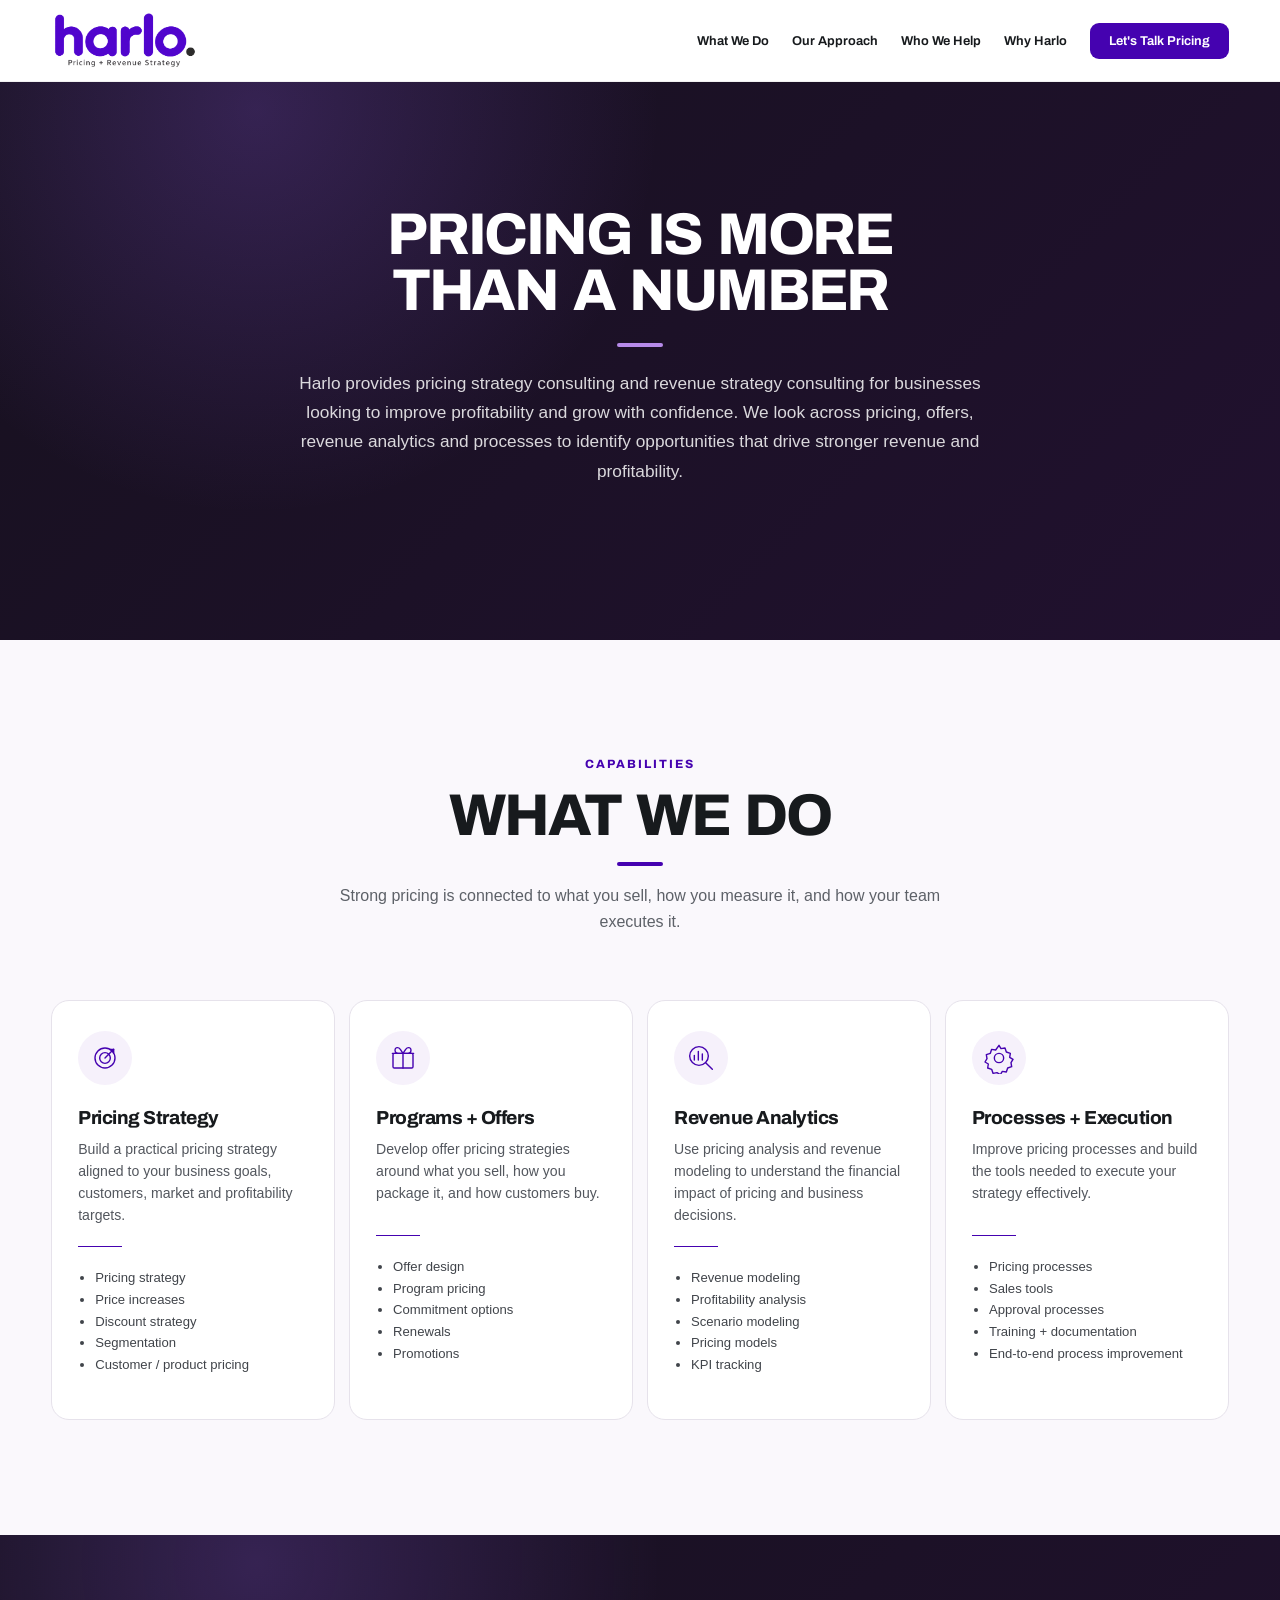
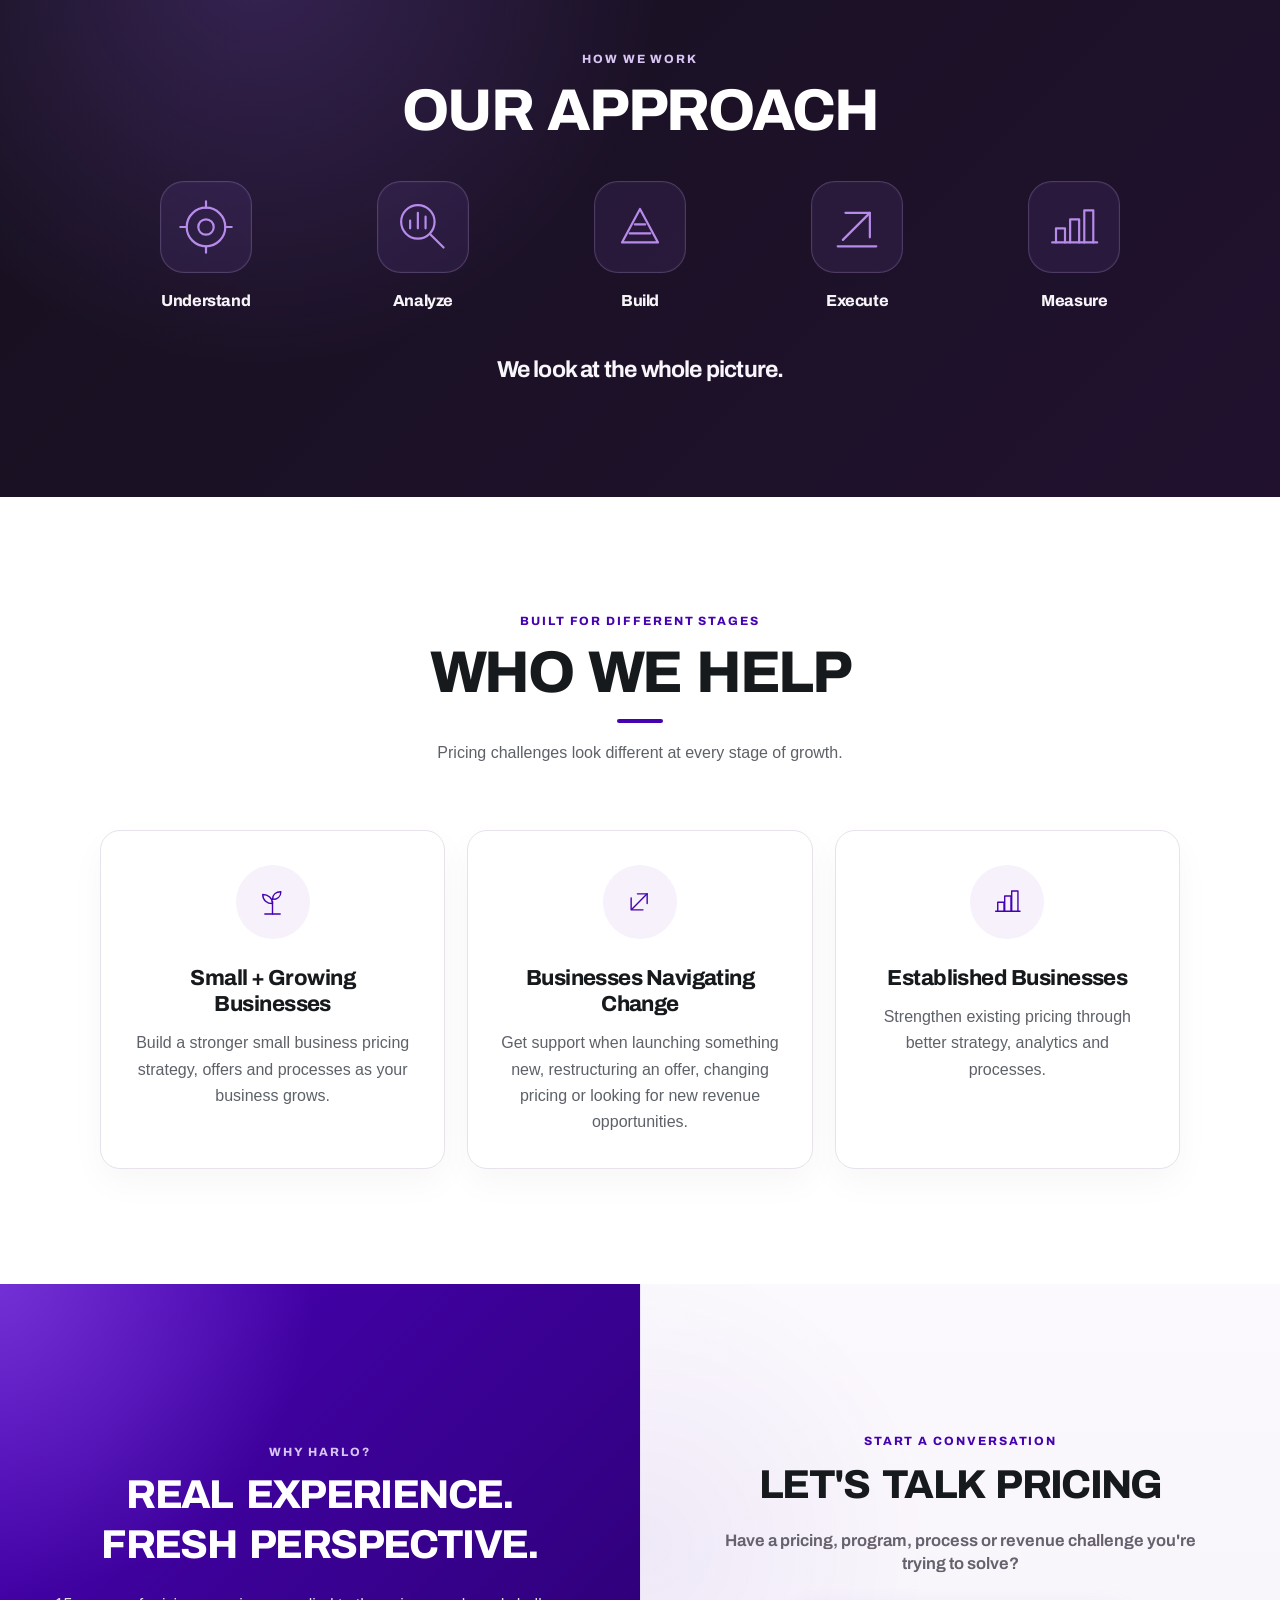
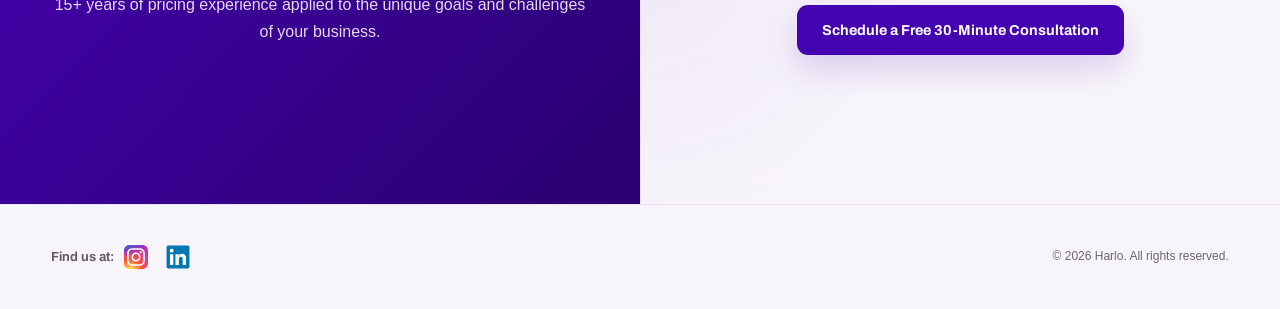
==== commit 05abb07c: "up" ====
--- a/index.html
+++ b/index.html
@@ -156,7 +156,7 @@
 
             <p>
               Use pricing analysis and revenue modeling to understand the financial impact
-              of pricing and commercial decisions.
+              of pricing and business decisions.
             </p>
 
             <div class="card-divider"></div>
--- a/assets/style.css
+++ b/assets/style.css
@@ -163,15 +163,22 @@
 ========================================================= */
 
 .site-header {
-  position: relative;
-  z-index: 20;
-  width: var(--page);
-  min-height: 92px;
-  margin: 0 auto;
+  position: sticky;
+  top: 0;
+  z-index: 1000;
+  width: 100%;
+  min-height: 82px;
+  margin: 0;
+  padding-left: max(4vw, calc((100vw - 1240px) / 2));
+  padding-right: max(4vw, calc((100vw - 1240px) / 2));
   display: flex;
   align-items: center;
   justify-content: space-between;
-  gap: 40px;
+  gap: 28px;
+  background: rgba(255, 255, 255, 0.94);
+  border-bottom: 1px solid rgba(23, 26, 29, 0.06);
+  backdrop-filter: blur(10px);
+  -webkit-backdrop-filter: blur(10px);
 }
 
 .brand {
@@ -181,7 +188,7 @@
 
 .brand-logo {
   display: block;
-  width: clamp(156px, 12vw, 190px);
+  width: clamp(148px, 11vw, 172px);
   height: auto;
   object-fit: contain;
 }
@@ -189,13 +196,13 @@
 .site-nav {
   display: flex;
   align-items: center;
-  gap: clamp(18px, 2vw, 32px);
+  gap: clamp(17px, 1.8vw, 28px);
 }
 
 .site-nav > a {
   position: relative;
   font-family: "Archivo", sans-serif;
-  font-size: 0.83rem;
+  font-size: 0.80rem;
   font-weight: 650;
   white-space: nowrap;
 }
@@ -216,8 +223,8 @@
 }
 
 .nav-cta {
-  padding: 13px 22px;
-  border-radius: 11px;
+  padding: 11px 19px;
+  border-radius: 9px;
   color: var(--white);
   background: var(--purple);
 }
@@ -651,7 +658,9 @@
   }
 
   .site-header {
-    min-height: 84px;
+    min-height: 68px;
+    padding-left: 24px;
+    padding-right: 24px;
   }
 
   .services-grid {
@@ -685,27 +694,27 @@
     min-height: auto;
     flex-direction: column;
     justify-content: center;
-    gap: 13px;
-    padding: 18px 0 20px;
+    gap: 7px;
+    padding: 10px 14px 11px;
   }
 
   .brand-logo {
-    width: 154px;
-    max-width: 154px;
+    width: 108px;
+    max-width: 108px;
   }
 
   .site-nav {
     width: 100%;
     justify-content: center;
     flex-wrap: wrap;
-    gap: 8px 17px;
+    gap: 4px 12px;
   }
 
   .site-nav > a {
-    min-height: 42px;
+    min-height: 30px;
     display: inline-flex;
     align-items: center;
-    font-size: 0.76rem;
+    font-size: 0.69rem;
   }
 
   .section {
@@ -713,13 +722,48 @@
   }
 
   .services-grid {
+    width: min(100%, 680px);
+    margin-left: auto;
+    margin-right: auto;
     grid-template-columns: 1fr;
     gap: 15px;
   }
 
   .service-card {
     min-height: 0;
-    padding: 28px 26px;
+    padding: 34px 34px 36px;
+    align-items: center;
+    text-align: center;
+  }
+
+  .service-card h3 {
+    max-width: 440px;
+  }
+
+  .service-card > p {
+    width: 100%;
+    max-width: 450px;
+    margin-left: auto;
+    margin-right: auto;
+    text-align: center;
+  }
+
+  .service-icon {
+    margin-left: auto;
+    margin-right: auto;
+  }
+
+  .card-divider {
+    margin-left: auto;
+    margin-right: auto;
+  }
+
+  .service-card ul {
+    width: fit-content;
+    max-width: 100%;
+    margin-left: auto;
+    margin-right: auto;
+    text-align: left;
   }
 
   .audience-grid {
@@ -754,7 +798,7 @@
 
 @media (max-width: 620px) {
   :root {
-    --page: calc(100% - 24px);
+    --page: calc(100% - 32px);
   }
 
   body {
@@ -766,12 +810,13 @@
     width: 100%;
     max-width: 100%;
     margin: 0;
-    padding: 16px 12px 14px;
+    padding: 8px 12px 9px;
     display: flex;
     flex-direction: column;
     align-items: center;
-    gap: 12px;
-    border-bottom: 1px solid #ece9ef;
+    justify-content: center;
+    gap: 5px;
+    border-bottom: 1px solid rgba(23, 26, 29, 0.06);
     overflow: visible;
   }
 
@@ -782,48 +827,37 @@
     display: flex;
     justify-content: center;
     align-items: center;
+    flex: 0 0 auto;
   }
 
   .brand-logo {
-    width: 142px;
-    max-width: 142px;
+    width: 118px;
+    max-width: 118px;
   }
 
   .site-nav {
     width: 100%;
-    max-width: 420px;
+    max-width: 440px;
     margin: 0 auto;
     padding: 0;
-
     display: flex;
     flex-wrap: wrap;
     align-items: center;
     justify-content: center;
-
-    gap: 4px 8px;
-
+    gap: 2px 5px;
     overflow: visible;
-  }
-
-  .site-nav::-webkit-scrollbar {
-    display: none;
   }
 
   .site-nav > a {
     flex: 0 0 auto;
-
-    min-height: 36px;
-
+    min-height: 28px;
     display: inline-flex;
     align-items: center;
     justify-content: center;
-
-    padding: 0 8px;
-
-    font-size: 0.7rem;
+    padding: 0 5px;
+    font-size: 0.61rem;
     font-weight: 650;
     line-height: 1.1;
-
     white-space: nowrap;
   }
 
@@ -835,9 +869,21 @@
     color: var(--purple);
   }
 
+  .site-nav > a:not(.nav-cta) {
+    display: inline-flex;
+  }
+
   .site-nav .nav-cta {
-    display: none;
-  }
+    display: inline-flex;
+    min-height: 30px;
+    padding: 0 10px;
+    border-radius: 8px;
+    font-size: 0.61rem;
+    font-weight: 700;
+    line-height: 1;
+    white-space: nowrap;
+  }
+
 
   /* Mobile type */
   h1 {
@@ -925,6 +971,7 @@
 
   /* What We Do */
   .services-grid {
+    width: 100%;
     gap: 16px;
   }
 
@@ -1132,12 +1179,12 @@
 
 @media (max-width: 390px) {
   :root {
-    --page: calc(100% - 20px);
+    --page: calc(100% - 28px);
   }
 
   .site-header {
-    padding-left: 10px;
-    padding-right: 10px;
+    padding-left: 14px;
+    padding-right: 14px;
   }
 
   .brand-logo {
@@ -1148,13 +1195,19 @@
   .site-nav {
     width: 100%;
     max-width: 360px;
-    gap: 2px 5px;
+    gap: 1px 4px;
+  }
+
+  .site-nav .nav-cta {
+    min-height: 28px;
+    padding: 0 8px;
+    font-size: 0.59rem;
   }
 
   .site-nav > a {
-    min-height: 34px;
-    padding: 0 6px;
-    font-size: 0.66rem;
+    min-height: 27px;
+    padding: 0 4px;
+    font-size: 0.58rem;
   }
 
 
